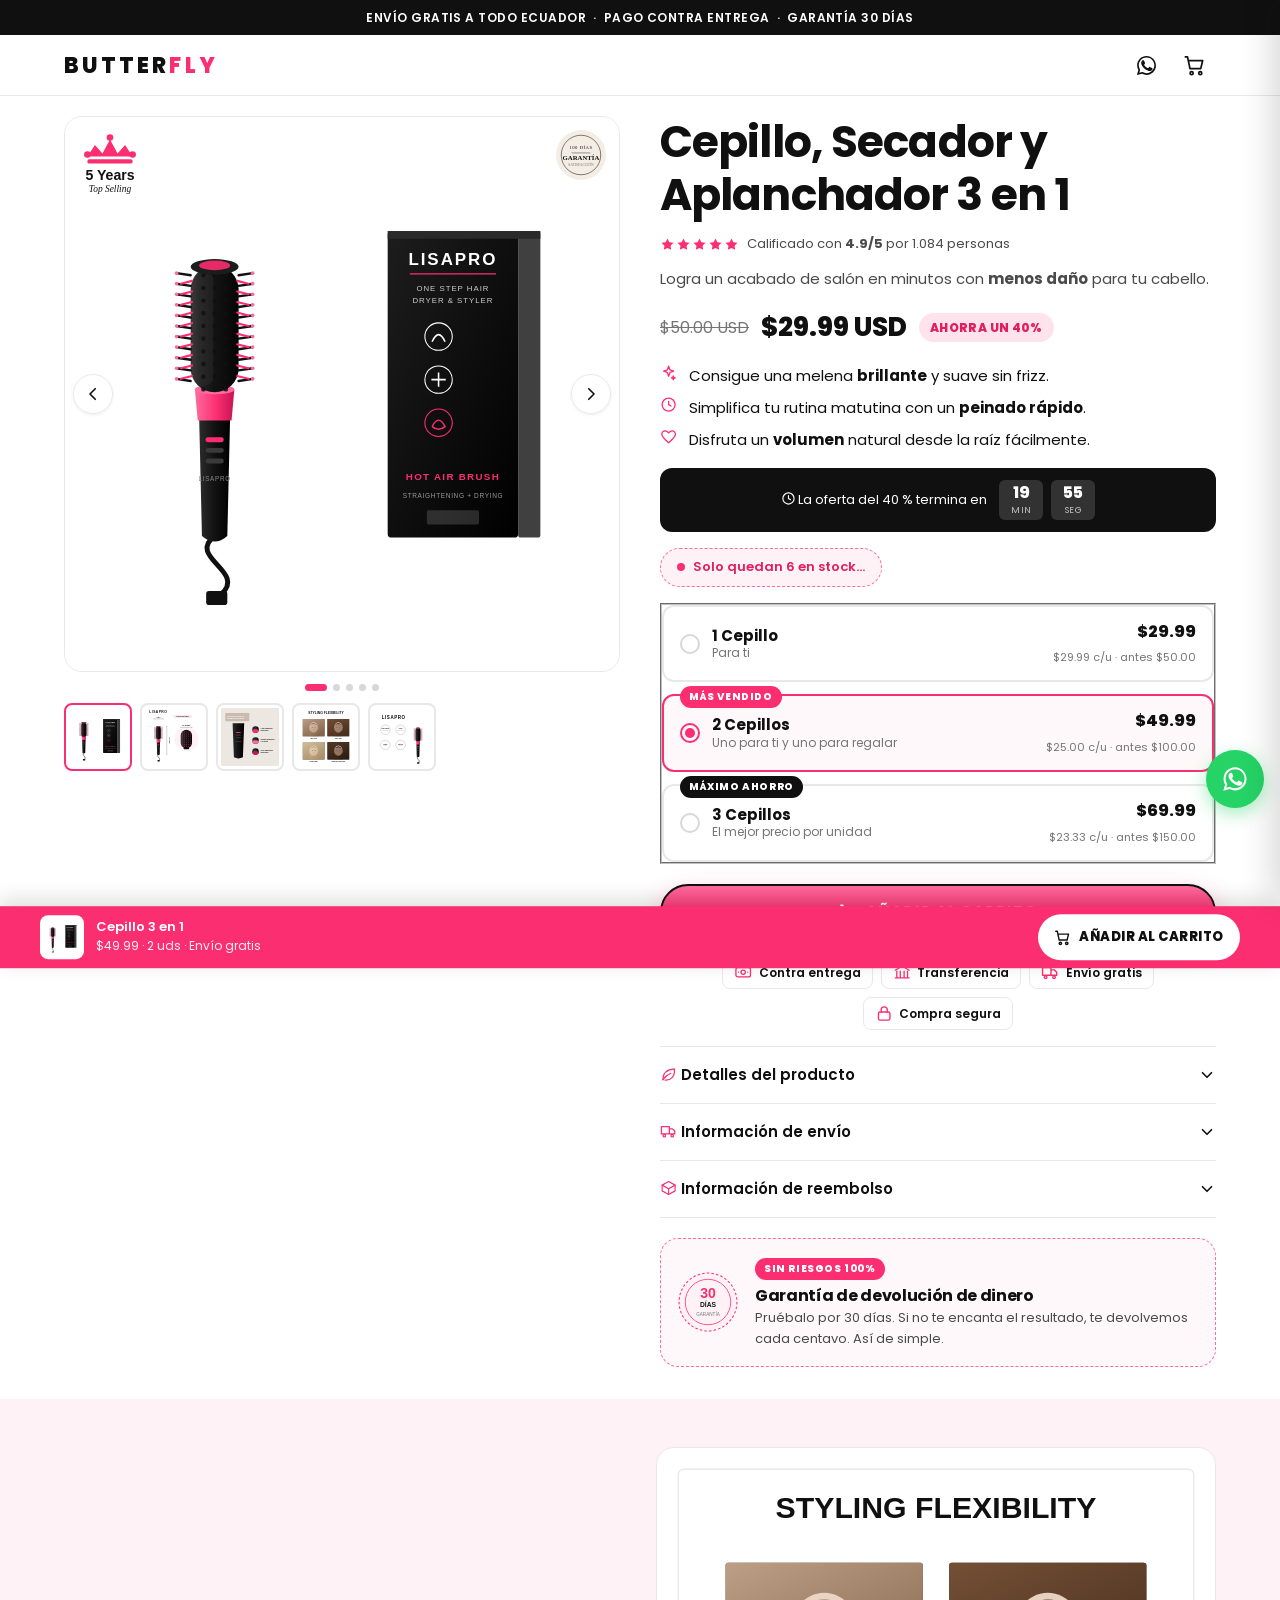
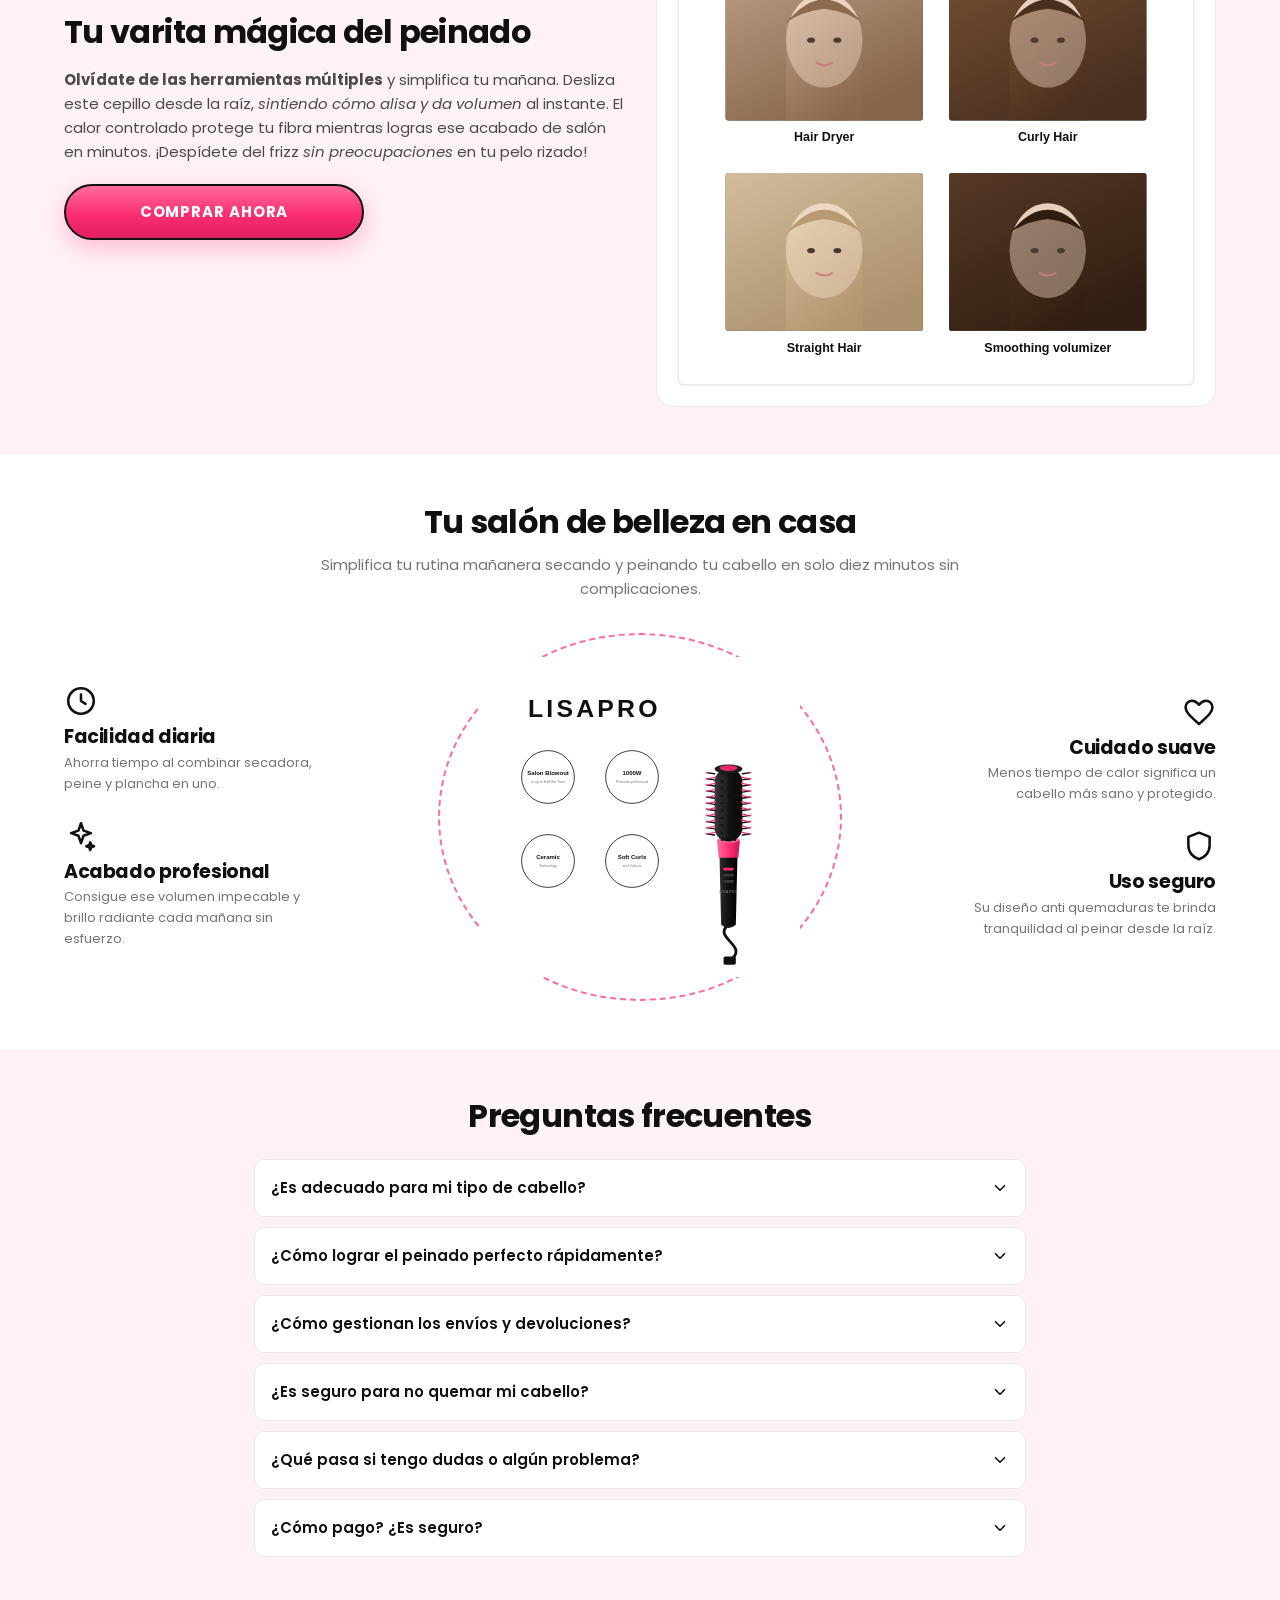
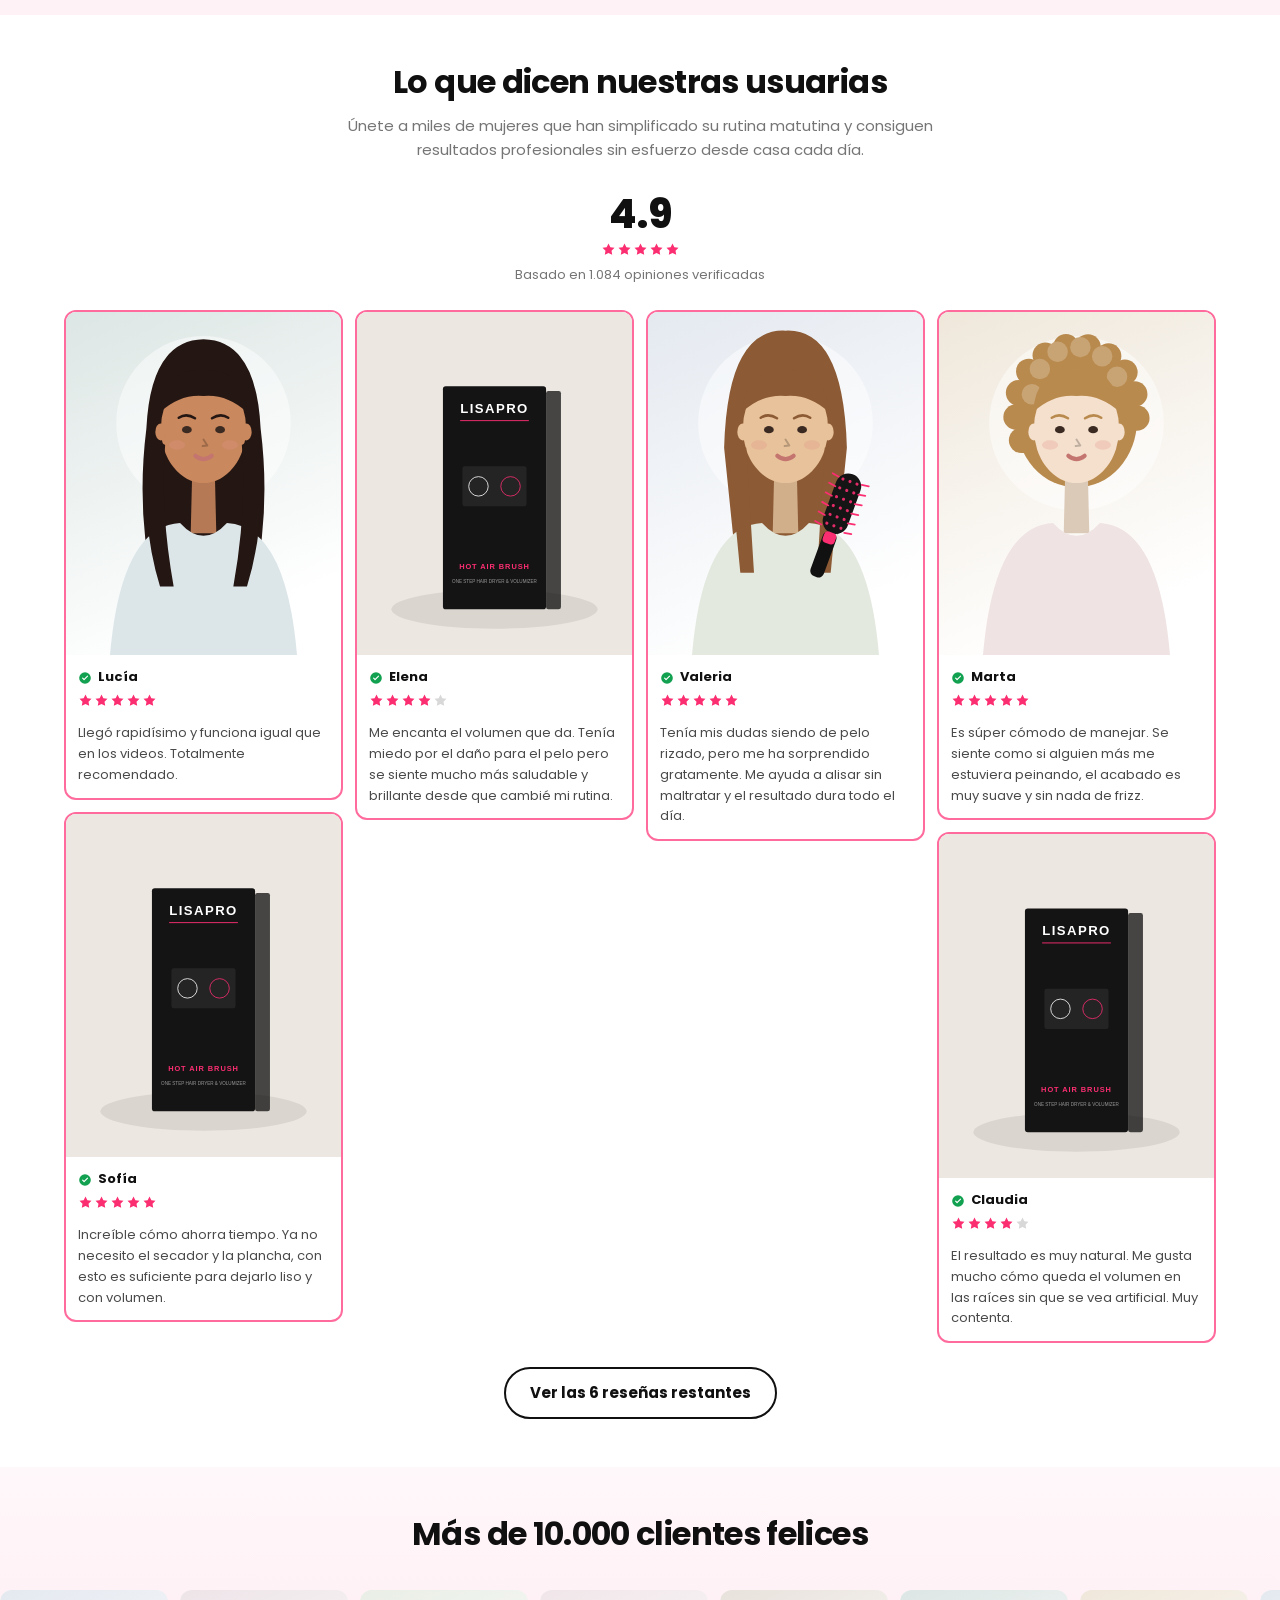
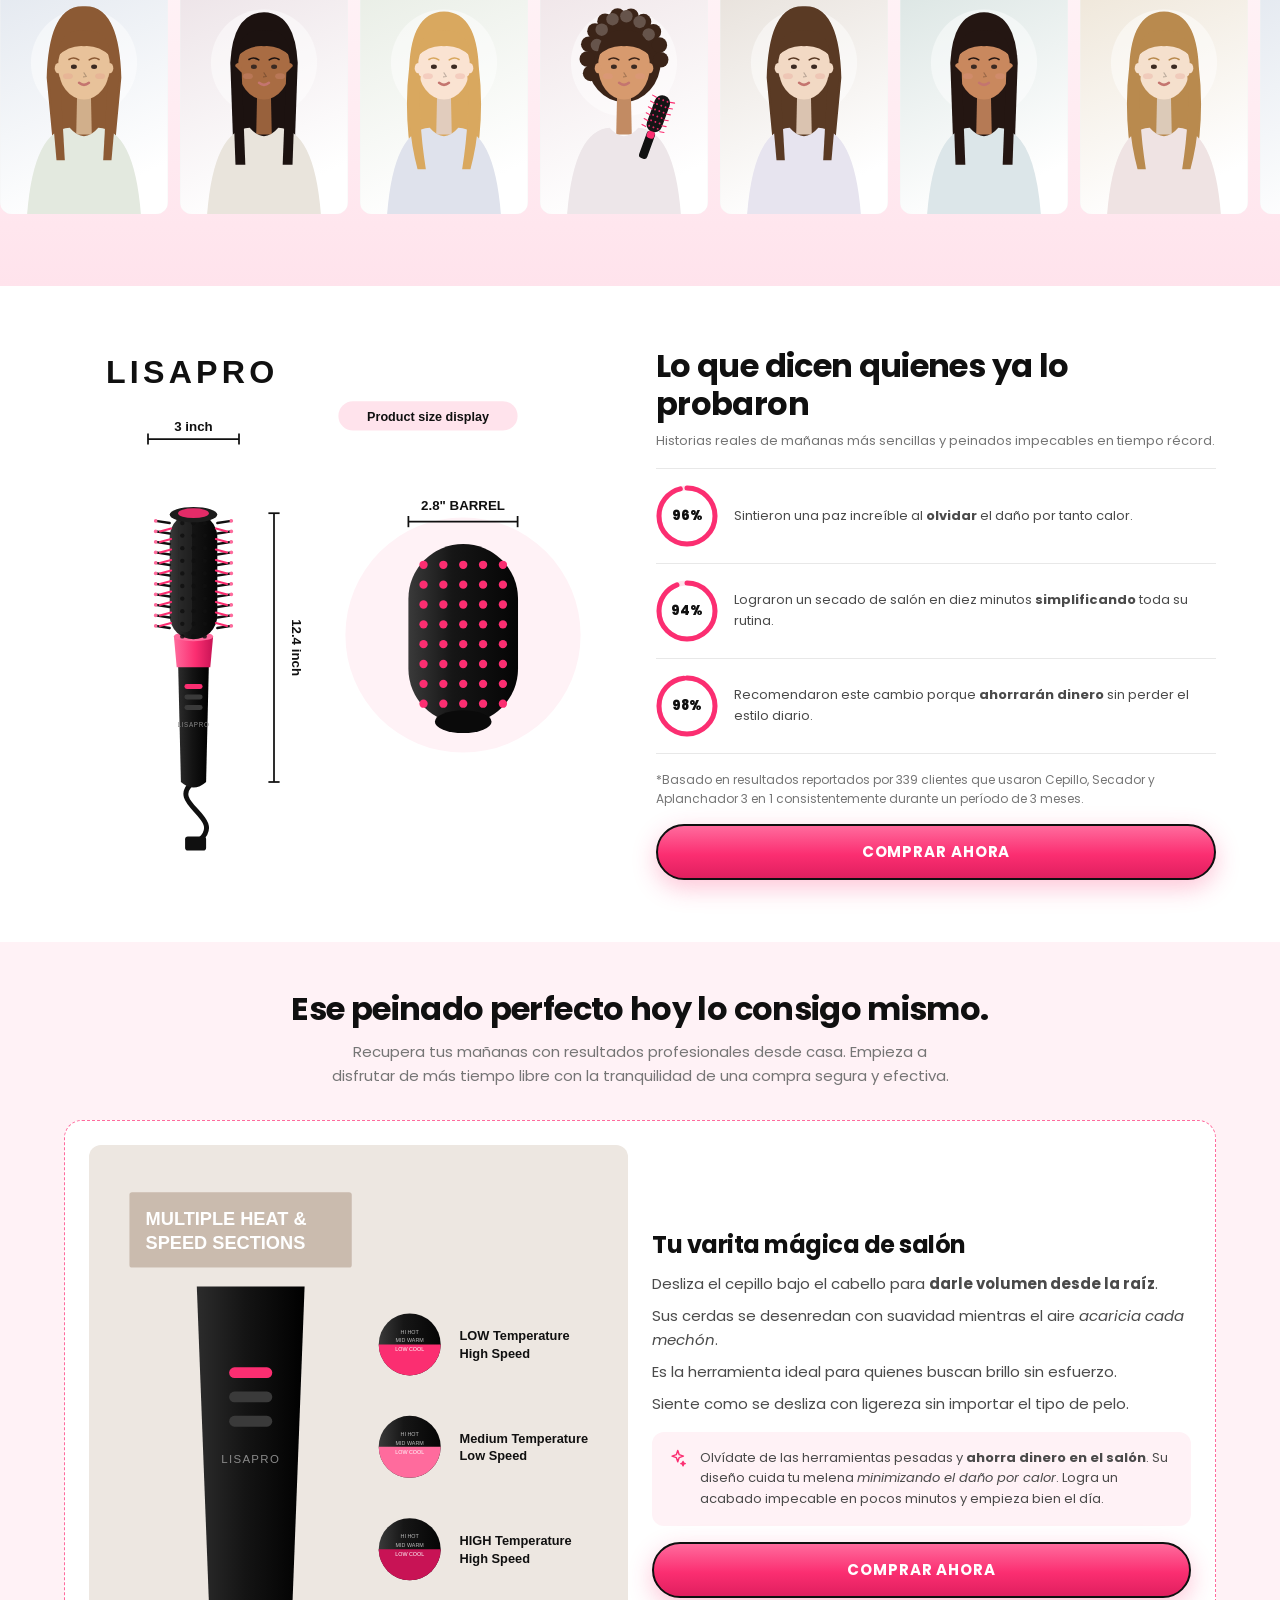
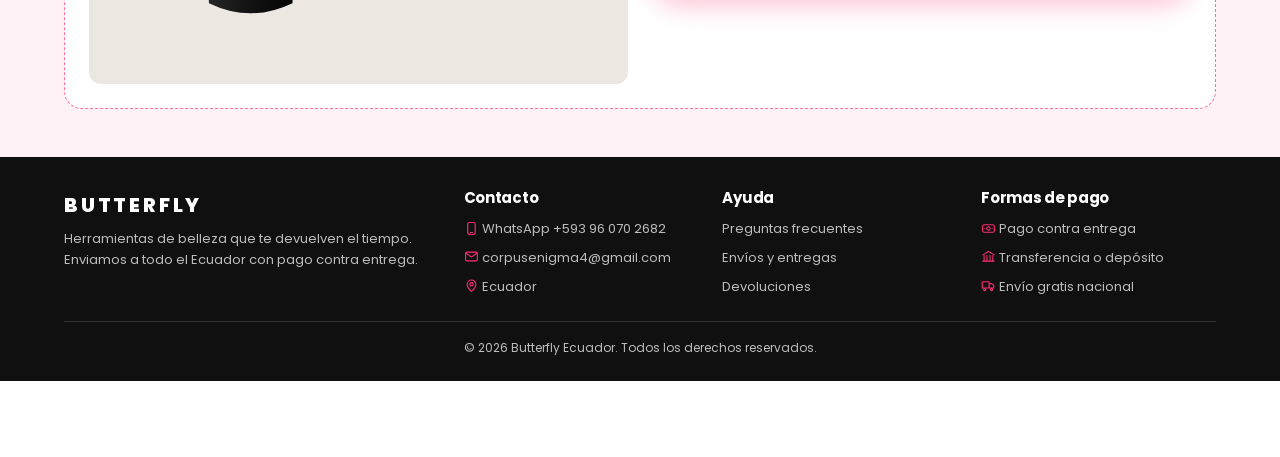
==== index.html @ cece9c73 "Deja la galería lista para recibir las fotos reales Ahora la galería apunta a producto-1.jpg ... pro" ====
<!DOCTYPE html>
<html lang="es-EC">
<head>
<meta charset="UTF-8">
<meta name="viewport" content="width=device-width, initial-scale=1, viewport-fit=cover">
<meta name="theme-color" content="#FB2E71">

<title>Cepillo, Secador y Aplanchador 3 en 1 | Butterfly Ecuador</title>
<meta name="description" content="Seca, alisa y da volumen en un solo paso. Acabado de salón en 10 minutos con menos daño. $29.99 con envío gratis a todo Ecuador. Pago contra entrega o transferencia.">
<link rel="canonical" href="https://butterfly.store/">

<!-- Open Graph / redes sociales -->
<meta property="og:type" content="product">
<meta property="og:site_name" content="Butterfly">
<meta property="og:title" content="Cepillo, Secador y Aplanchador 3 en 1 — 40% de descuento">
<meta property="og:description" content="Acabado de salón en minutos con menos daño para tu cabello. Envío gratis a todo Ecuador y pago contra entrega.">
<meta property="og:url" content="https://butterfly.store/">
<!-- La URL de la imagen debe ser absoluta para que WhatsApp y Facebook la lean.
     Cuando tengas la foto real, súbela como .jpg: las redes no muestran .svg -->
<meta property="og:image" content="https://butterfly.store/assets/img/og-imagen.svg">
<meta property="og:image:width" content="1200">
<meta property="og:image:height" content="630">
<meta property="og:locale" content="es_EC">
<meta name="twitter:card" content="summary_large_image">

<link rel="icon" type="image/svg+xml" href="assets/img/favicon.svg">
<link rel="apple-touch-icon" href="assets/img/favicon.svg">
<link rel="manifest" href="manifest.webmanifest">

<!-- Tipografía (con reserva de fuentes del sistema si no carga) -->
<link rel="preconnect" href="https://fonts.googleapis.com">
<link rel="preconnect" href="https://fonts.gstatic.com" crossorigin>
<link rel="stylesheet" href="https://fonts.googleapis.com/css2?family=Poppins:wght@400;500;600;700;800&display=swap" media="print" onload="this.media='all'">

<link rel="stylesheet" href="assets/css/styles.css">
</head>

<body>

<!-- =====================================================================
     CABECERA
     ===================================================================== -->
<header class="cabecera">
  <div class="cabecera__anuncio">
    ENVÍO GRATIS A TODO ECUADOR &nbsp;·&nbsp; PAGO CONTRA ENTREGA &nbsp;·&nbsp; GARANTÍA 30 DÍAS
  </div>
  <div class="contenedor">
    <div class="cabecera__barra">
      <a class="logo" href="index.html" aria-label="Butterfly, ir al inicio">BUTTER<span>FLY</span></a>
      <div class="cabecera__acciones">
        <a class="icono-btn" href="#" id="waCabecera" aria-label="Escribirnos por WhatsApp" target="_blank" rel="noopener"></a>
        <button class="icono-btn" data-abrir-cajon aria-label="Abrir el carrito de compras">
          <span data-icono-carrito></span>
          <span class="contador-carrito" data-contador-carrito aria-hidden="true">0</span>
        </button>
      </div>
    </div>
  </div>
</header>

<main>

<!-- =====================================================================
     FICHA DEL PRODUCTO
     ===================================================================== -->
<section class="producto contenedor" aria-labelledby="tituloProducto">
  <div class="producto__grid">

    <!-- ---------- Galería ---------- -->
    <div class="producto__galeria">
      <div class="galeria__marco">
        <img class="galeria__insignia" src="assets/img/insignia-top.svg" alt="Cinco años entre los más vendidos" width="140" height="150">
        <img class="galeria__sello" src="assets/img/sello-marca.svg" alt="Sello de garantía de satisfacción" width="100" height="100">

        <div class="galeria__pista" id="galeriaPista" tabindex="0" role="region" aria-label="Imágenes del producto, desliza para ver más"></div>

        <button class="galeria__flecha galeria__flecha--prev" id="galeriaPrev" aria-label="Imagen anterior"></button>
        <button class="galeria__flecha galeria__flecha--next" id="galeriaNext" aria-label="Imagen siguiente"></button>
      </div>

      <div class="galeria__puntos" id="galeriaPuntos" role="tablist" aria-label="Seleccionar imagen"></div>
      <div class="galeria__miniaturas" id="galeriaMinis"></div>
    </div>

    <!-- ---------- Información y compra ---------- -->
    <div class="producto__info">
      <h1 class="producto__titulo" id="tituloProducto"></h1>

      <div class="valoracion">
        <span class="estrellas" id="estrellasProducto" aria-hidden="true"></span>
        <span id="textoValoracion"></span>
      </div>

      <p class="producto__resumen" id="resumenProducto"></p>

      <div class="precios">
        <span class="precio-antes" id="precioAntes"></span>
        <span class="precio-ahora" id="precioAhora"></span>
        <span class="insignia-ahorro" id="insigniaAhorro"></span>
      </div>

      <ul class="lista-bullets" id="bulletsProducto"></ul>

      <div class="regresiva" id="regresiva" hidden>
        <span id="regresivaTexto"></span>
        <span class="regresiva__reloj" aria-live="off">
          <span class="regresiva__bloque"><b id="regMin">00</b><i>min</i></span>
          <span class="regresiva__bloque"><b id="regSeg">00</b><i>seg</i></span>
        </span>
      </div>

      <p class="escasez">
        <span class="escasez__punto" aria-hidden="true"></span>
        <span id="textoEscasez"></span>
      </p>

      <!-- Selector de packs -->
      <fieldset class="packs" id="packs">
        <legend class="solo-lectores">Elige tu pack</legend>
      </fieldset>

      <button class="btn btn--cta btn--bloque" id="btnAgregar">
        <span data-icono-carrito-btn></span>
        AÑADIR AL CARRITO
      </button>

      <div class="metodos-pago">
        <span class="metodos-pago__item"><span class="ico" data-icono="billete"></span> Contra entrega</span>
        <span class="metodos-pago__item"><span class="ico" data-icono="banco"></span> Transferencia</span>
        <span class="metodos-pago__item"><span class="ico" data-icono="camion"></span> Envío gratis</span>
        <span class="metodos-pago__item"><span class="ico" data-icono="candado"></span> Compra segura</span>
      </div>

      <!-- Acordeones de detalles -->
      <div id="detallesProducto"></div>

      <!-- Garantía -->
      <div class="garantia">
        <img class="garantia__sello" src="assets/img/sello-garantia.svg" alt="" width="120" height="120" loading="lazy">
        <div>
          <span class="garantia__etiqueta">SIN RIESGOS 100%</span>
          <h3 class="garantia__titulo" id="garantiaTitulo"></h3>
          <p class="garantia__texto" id="garantiaTexto"></p>
        </div>
      </div>
    </div>
  </div>
</section>

<!-- =====================================================================
     TU VARITA MÁGICA DEL PEINADO
     ===================================================================== -->
<section class="seccion varita">
  <div class="contenedor">
    <div class="varita__grid">
      <div class="revelar">
        <h2 class="varita__titulo">Tu varita mágica del peinado</h2>
        <p class="varita__texto">
          <strong>Olvídate de las herramientas múltiples</strong> y simplifica tu mañana. Desliza
          este cepillo desde la raíz, <em>sintiendo cómo alisa y da volumen</em> al instante. El
          calor controlado protege tu fibra mientras logras ese acabado de salón en minutos.
          ¡Despídete del frizz <em>sin preocupaciones</em> en tu pelo rizado!
        </p>
        <button class="btn btn--cta" data-comprar-ahora>COMPRAR AHORA</button>
      </div>
      <figure class="varita__figura revelar">
        <img src="assets/img/producto-4.svg" alt="Cuatro estilos que logras con el cepillo: secado, rizos, alisado y volumen" width="800" height="800" loading="lazy">
      </figure>
    </div>
  </div>
</section>

<!-- =====================================================================
     TU SALÓN DE BELLEZA EN CASA
     ===================================================================== -->
<section class="seccion">
  <div class="contenedor">
    <h2 class="titulo-seccion revelar">Tu salón de belleza en casa</h2>
    <p class="subtitulo-seccion revelar">
      Simplifica tu rutina mañanera secando y peinando tu cabello en solo diez minutos sin complicaciones.
    </p>

    <div class="beneficios__grid">
      <div class="beneficios__columna revelar">
        <div class="beneficio">
          <div class="beneficio__icono" data-icono="reloj"></div>
          <h3 class="beneficio__titulo">Facilidad diaria</h3>
          <p class="beneficio__texto">Ahorra tiempo al combinar secadora, peine y plancha en uno.</p>
        </div>
        <div class="beneficio">
          <div class="beneficio__icono" data-icono="chispa"></div>
          <h3 class="beneficio__titulo">Acabado profesional</h3>
          <p class="beneficio__texto">Consigue ese volumen impecable y brillo radiante cada mañana sin esfuerzo.</p>
        </div>
      </div>

      <div class="beneficios__centro revelar">
        <span class="beneficios__aro" aria-hidden="true"></span>
        <img src="assets/img/producto-5.svg" alt="Especificaciones del cepillo: 1000 W, tecnología cerámica y ondas suaves" width="800" height="800" loading="lazy">
      </div>

      <div class="beneficios__columna revelar">
        <div class="beneficio">
          <div class="beneficio__icono" data-icono="corazon"></div>
          <h3 class="beneficio__titulo">Cuidado suave</h3>
          <p class="beneficio__texto">Menos tiempo de calor significa un cabello más sano y protegido.</p>
        </div>
        <div class="beneficio">
          <div class="beneficio__icono" data-icono="escudo"></div>
          <h3 class="beneficio__titulo">Uso seguro</h3>
          <p class="beneficio__texto">Su diseño anti quemaduras te brinda tranquilidad al peinar desde la raíz.</p>
        </div>
      </div>
    </div>
  </div>
</section>

<!-- =====================================================================
     PREGUNTAS FRECUENTES
     ===================================================================== -->
<section class="seccion seccion--rosa" aria-labelledby="tituloFaq">
  <div class="contenedor" style="max-width:820px">
    <h2 class="titulo-seccion revelar" id="tituloFaq">Preguntas frecuentes</h2>
    <div style="margin-top:var(--sp-6)" id="listaFaq"></div>
  </div>
</section>

<!-- =====================================================================
     RESEÑAS
     ===================================================================== -->
<section class="seccion" aria-labelledby="tituloResenas">
  <div class="contenedor">
    <h2 class="titulo-seccion revelar" id="tituloResenas">Lo que dicen nuestras usuarias</h2>
    <p class="subtitulo-seccion revelar">
      Únete a miles de mujeres que han simplificado su rutina matutina y consiguen resultados
      profesionales sin esfuerzo desde casa cada día.
    </p>

    <div class="resumen-valoracion revelar">
      <span class="resumen-valoracion__nota" id="notaGlobal"></span>
      <span class="estrellas" id="estrellasGlobal" aria-hidden="true"></span>
      <span class="resumen-valoracion__meta" id="metaGlobal"></span>
    </div>

    <div class="resenas__muro" id="muroResenas"></div>

    <div class="resenas__acciones">
      <button class="btn btn--fantasma" id="btnMasResenas">Ver más reseñas</button>
    </div>
  </div>
</section>

<!-- =====================================================================
     CLIENTES FELICES
     ===================================================================== -->
<section class="seccion seccion--pastel">
  <div class="contenedor">
    <h2 class="titulo-seccion revelar">Más de 10.000 clientes felices</h2>
  </div>
  <div class="felices">
    <div class="felices__pista" id="pistaFelices" aria-hidden="true"></div>
  </div>
</section>

<!-- =====================================================================
     ESTADÍSTICAS
     ===================================================================== -->
<section class="seccion">
  <div class="contenedor">
    <div class="stats__grid">
      <figure class="stats__figura revelar">
        <img src="assets/img/producto-2.svg" alt="Medidas del cepillo: 12,4 pulgadas de alto con barril de 2,8 pulgadas" width="800" height="800" loading="lazy">
      </figure>

      <div class="revelar">
        <h2 style="font-size:var(--t-2xl);margin-bottom:var(--sp-2)">Lo que dicen quienes ya lo probaron</h2>
        <p style="color:var(--gris-500);font-size:var(--t-sm);margin-bottom:var(--sp-4)">
          Historias reales de mañanas más sencillas y peinados impecables en tiempo récord.
        </p>

        <div class="stats__lista" id="listaStats"></div>

        <p class="stats__nota" id="notaStats"></p>
        <button class="btn btn--cta btn--bloque" data-comprar-ahora>COMPRAR AHORA</button>
      </div>
    </div>
  </div>
</section>

<!-- =====================================================================
     CIERRE FINAL
     ===================================================================== -->
<section class="seccion seccion--rosa">
  <div class="contenedor">
    <h2 class="titulo-seccion revelar">Ese peinado perfecto hoy lo consigo mismo.</h2>
    <p class="subtitulo-seccion revelar">
      Recupera tus mañanas con resultados profesionales desde casa. Empieza a disfrutar de más
      tiempo libre con la tranquilidad de una compra segura y efectiva.
    </p>

    <div class="cierre__caja revelar">
      <figure class="cierre__figura">
        <img src="assets/img/producto-3.svg" alt="Niveles múltiples de temperatura y velocidad del cepillo" width="800" height="800" loading="lazy">
      </figure>
      <div>
        <h3 class="cierre__titulo">Tu varita mágica de salón</h3>
        <div class="cierre__lista">
          <p>Desliza el cepillo bajo el cabello para <strong>darle volumen desde la raíz</strong>.</p>
          <p>Sus cerdas se desenredan con suavidad mientras el aire <em>acaricia cada mechón</em>.</p>
          <p>Es la herramienta ideal para quienes buscan brillo sin esfuerzo.</p>
          <p>Siente como se desliza con ligereza sin importar el tipo de pelo.</p>
        </div>
        <div class="cierre__destacado">
          <span class="ico ico--grande" data-icono="chispa" aria-hidden="true"></span>
          <span>
            Olvídate de las herramientas pesadas y <strong>ahorra dinero en el salón</strong>.
            Su diseño cuida tu melena <em>minimizando el daño por calor</em>. Logra un acabado
            impecable en pocos minutos y empieza bien el día.
          </span>
        </div>
        <button class="btn btn--cta btn--bloque" data-comprar-ahora>COMPRAR AHORA</button>
      </div>
    </div>
  </div>
</section>

</main>

<!-- =====================================================================
     PIE DE PÁGINA
     ===================================================================== -->
<footer class="pie">
  <div class="contenedor">
    <div class="pie__grid">
      <div>
        <p class="pie__logo">BUTTERFLY</p>
        <p>Herramientas de belleza que te devuelven el tiempo. Enviamos a todo el Ecuador con pago contra entrega.</p>
      </div>
      <div>
        <h3 class="pie__titulo">Contacto</h3>
        <ul class="pie__lista">
          <li><a id="waPie" href="#" target="_blank" rel="noopener"></a></li>
          <li><a id="mailPie" href="#"></a></li>
          <li id="ciudadPie"></li>
        </ul>
      </div>
      <div>
        <h3 class="pie__titulo">Ayuda</h3>
        <ul class="pie__lista">
          <li><a href="#tituloFaq">Preguntas frecuentes</a></li>
          <li><a href="#tituloFaq">Envíos y entregas</a></li>
          <li><a href="#tituloFaq">Devoluciones</a></li>
        </ul>
      </div>
      <div>
        <h3 class="pie__titulo">Formas de pago</h3>
        <ul class="pie__lista">
          <li><span class="ico" data-icono="billete"></span> Pago contra entrega</li>
          <li><span class="ico" data-icono="banco"></span> Transferencia o depósito</li>
          <li><span class="ico" data-icono="camion"></span> Envío gratis nacional</li>
        </ul>
      </div>
    </div>
    <div class="pie__legal">
      <p>&copy; <span id="anio"></span> Butterfly Ecuador. Todos los derechos reservados.</p>
    </div>
  </div>
</footer>

<!-- =====================================================================
     BARRA STICKY INFERIOR
     ===================================================================== -->
<div class="barra-sticky" id="barraSticky">
  <div class="barra-sticky__interior">
    <div class="barra-sticky__mini">
      <!-- Arranca con la ilustración y el guion la cambia por tu foto real -->
      <img id="stickyFoto" src="assets/img/producto-1.svg" alt="" width="44" height="44">
    </div>
    <div class="barra-sticky__texto">
      <p class="barra-sticky__nombre" id="stickyNombre"></p>
      <p class="barra-sticky__precio" id="stickyPrecio"></p>
    </div>
    <button class="barra-sticky__btn" id="stickyBtn">
      <span data-icono-carrito-sticky></span>
      <span class="corto">AÑADIR</span>
      <span class="largo">AÑADIR AL CARRITO</span>
    </button>
  </div>
</div>

<!-- Botón flotante de WhatsApp -->
<a class="wa-flotante" id="waFlotante" href="#" target="_blank" rel="noopener" aria-label="Escribirnos por WhatsApp"></a>

<!-- Datos estructurados para Google -->
<script type="application/ld+json" id="datosEstructurados"></script>

<script src="assets/js/config.js"></script>
<script src="assets/js/contenido.js"></script>
<script src="assets/js/tienda.js"></script>
<script src="assets/js/landing.js"></script>
</body>
</html>
---- assets/css/styles.css ----
/* =========================================================================
   LISAPRO — Hoja de estilos única
   Mobile first. Cero dependencias. Cero frameworks.
   ========================================================================= */

/* -------------------------------------------------------------------------
   1. TOKENS DE DISEÑO
   ------------------------------------------------------------------------- */
:root {
  /* Marca */
  --rosa: #fb2e71;
  --rosa-oscuro: #e01f5f;
  --rosa-claro: #ff6b9d;
  --rosa-pastel: #ffe3ec;
  --rosa-fondo: #fff2f6;
  --rosa-fondo-suave: #fff8fa;

  --negro: #101010;
  --gris-900: #1f1f1f;
  --gris-700: #4a4a4a;
  --gris-500: #757575;
  --gris-300: #d8d8d8;
  --gris-200: #e8e8e8;
  --gris-100: #f4f4f4;
  --blanco: #ffffff;

  --verde: #12a150;
  --amarillo: #ffb400;
  --rojo: #e5484d;

  /* Tipografía */
  --fuente: 'Poppins', -apple-system, BlinkMacSystemFont, 'Segoe UI', Roboto,
    'Helvetica Neue', Arial, sans-serif;

  /* Escala fluida */
  --t-xs: 0.75rem;
  --t-sm: 0.8125rem;
  --t-base: 0.9375rem;
  --t-md: 1rem;
  --t-lg: clamp(1.0625rem, 2.5vw, 1.1875rem);
  --t-xl: clamp(1.25rem, 4vw, 1.5rem);
  --t-2xl: clamp(1.5rem, 5.5vw, 2rem);
  --t-3xl: clamp(1.75rem, 6.5vw, 2.75rem);

  /* Espaciado */
  --sp-1: 0.25rem;
  --sp-2: 0.5rem;
  --sp-3: 0.75rem;
  --sp-4: 1rem;
  --sp-5: 1.25rem;
  --sp-6: 1.5rem;
  --sp-8: 2rem;
  --sp-10: 2.5rem;
  --sp-12: 3rem;
  --sp-16: 4rem;

  /* Bordes y sombras */
  --r-sm: 8px;
  --r-md: 12px;
  --r-lg: 18px;
  --r-xl: 24px;
  --r-pill: 999px;

  --sombra-sm: 0 1px 3px rgba(16, 16, 16, 0.08);
  --sombra-md: 0 4px 14px rgba(16, 16, 16, 0.08);
  --sombra-lg: 0 10px 34px rgba(16, 16, 16, 0.12);
  --sombra-rosa: 0 8px 24px rgba(251, 46, 113, 0.28);

  /* Layout */
  --ancho-max: 1200px;
  --alto-barra: 68px;

  /* Curvas */
  --ease: cubic-bezier(0.22, 0.61, 0.36, 1);
}

/* -------------------------------------------------------------------------
   2. RESET
   ------------------------------------------------------------------------- */
*,
*::before,
*::after {
  box-sizing: border-box;
  margin: 0;
  padding: 0;
}

html {
  -webkit-text-size-adjust: 100%;
  scroll-behavior: smooth;
  scroll-padding-top: 80px;
}

body {
  font-family: var(--fuente);
  font-size: var(--t-base);
  line-height: 1.6;
  color: var(--negro);
  background: var(--blanco);
  -webkit-font-smoothing: antialiased;
  -moz-osx-font-smoothing: grayscale;
  overflow-x: hidden;
  /* Espacio para la barra sticky inferior + notch de iPhone */
  padding-bottom: calc(var(--alto-barra) + env(safe-area-inset-bottom, 0px));
}

body.sin-barra {
  padding-bottom: 0;
}

body.bloqueado {
  overflow: hidden;
}

/* El atributo hidden debe ganarle siempre a cualquier display de nuestro CSS.
   Sin esto, un elemento con display:grid seguiría visible aunque tenga hidden. */
[hidden] {
  display: none !important;
}

img,
svg,
picture,
video {
  display: block;
  max-width: 100%;
  height: auto;
}

button,
input,
select,
textarea {
  font: inherit;
  color: inherit;
}

button {
  background: none;
  border: 0;
  cursor: pointer;
  -webkit-tap-highlight-color: transparent;
}

a {
  color: inherit;
  text-decoration: none;
}

ul,
ol {
  list-style: none;
}

h1,
h2,
h3,
h4 {
  line-height: 1.2;
  font-weight: 700;
  letter-spacing: -0.02em;
}

:focus-visible {
  outline: 3px solid var(--rosa);
  outline-offset: 2px;
  border-radius: 4px;
}

@media (prefers-reduced-motion: reduce) {
  html {
    scroll-behavior: auto;
  }
  *,
  *::before,
  *::after {
    animation-duration: 0.01ms !important;
    animation-iteration-count: 1 !important;
    transition-duration: 0.01ms !important;
  }
}

/* -------------------------------------------------------------------------
   3. UTILIDADES
   ------------------------------------------------------------------------- */
.contenedor {
  width: 100%;
  max-width: var(--ancho-max);
  margin-inline: auto;
  padding-inline: var(--sp-4);
}

.seccion {
  padding-block: var(--sp-10);
}

.seccion--rosa {
  background: var(--rosa-fondo);
}

.seccion--pastel {
  background: linear-gradient(180deg, var(--rosa-fondo-suave), var(--rosa-pastel));
}

.solo-lectores {
  position: absolute;
  width: 1px;
  height: 1px;
  padding: 0;
  margin: -1px;
  overflow: hidden;
  clip: rect(0, 0, 0, 0);
  white-space: nowrap;
  border: 0;
}

.centrado {
  text-align: center;
}

/* Icono en línea, sustituye a los emojis para que se vea igual en todo equipo */
.ico {
  display: inline-flex;
  flex: 0 0 auto;
  width: 1.15em;
  height: 1.15em;
  vertical-align: -0.2em;
  color: var(--rosa);
}

.ico svg {
  width: 100%;
  height: 100%;
}

.ico--neutro {
  color: var(--gris-500);
}

.ico--verde {
  color: var(--verde);
}

.ico--grande {
  width: 1.5em;
  height: 1.5em;
}

.titulo-seccion {
  font-size: var(--t-2xl);
  text-align: center;
  margin-bottom: var(--sp-3);
}

.subtitulo-seccion {
  text-align: center;
  color: var(--gris-500);
  max-width: 640px;
  margin: 0 auto var(--sp-8);
  font-size: var(--t-base);
}

/* -------------------------------------------------------------------------
   4. BOTONES
   ------------------------------------------------------------------------- */
.btn {
  display: inline-flex;
  align-items: center;
  justify-content: center;
  gap: var(--sp-2);
  min-height: 48px;
  padding: var(--sp-3) var(--sp-6);
  border-radius: var(--r-pill);
  font-weight: 700;
  font-size: var(--t-base);
  text-align: center;
  transition: transform 0.18s var(--ease), box-shadow 0.18s var(--ease),
    background-color 0.18s var(--ease);
  will-change: transform;
}

.btn:active {
  transform: scale(0.975);
}

/* Cualquier SVG dentro de un botón mantiene un tamaño de icono */
.btn svg {
  flex: 0 0 auto;
  width: 19px;
  height: 19px;
}

.btn > span {
  display: inline-flex;
  align-items: center;
  flex: 0 0 auto;
}

/* CTA principal: rosa con borde negro, como en las capturas */
.btn--cta {
  width: 100%;
  background: linear-gradient(180deg, var(--rosa-claro) 0%, var(--rosa) 55%, var(--rosa-oscuro) 100%);
  color: var(--blanco);
  border: 2px solid var(--negro);
  box-shadow: var(--sombra-rosa);
  letter-spacing: 0.06em;
  text-transform: uppercase;
  font-size: var(--t-base);
  min-height: 56px;
}

.btn--cta:hover {
  box-shadow: 0 12px 30px rgba(251, 46, 113, 0.4);
}

/* CTA secundario: blanco con borde negro */
.btn--fantasma {
  background: var(--blanco);
  color: var(--negro);
  border: 2px solid var(--negro);
}

.btn--fantasma:hover {
  background: var(--gris-100);
}

.btn--rosa-plano {
  background: var(--rosa);
  color: var(--blanco);
}

.btn--rosa-plano:hover {
  background: var(--rosa-oscuro);
}

.btn--wa {
  background: #25d366;
  color: #fff;
}

.btn--wa:hover {
  background: #1eb757;
}

.btn--bloque {
  width: 100%;
}

.btn[disabled],
.btn[aria-disabled='true'] {
  opacity: 0.55;
  cursor: not-allowed;
  transform: none;
}

/* Efecto de brillo que recorre el CTA */
.btn--cta {
  position: relative;
  overflow: hidden;
  isolation: isolate;
}

.btn--cta::after {
  content: '';
  position: absolute;
  inset: 0;
  background: linear-gradient(
    100deg,
    transparent 35%,
    rgba(255, 255, 255, 0.45) 50%,
    transparent 65%
  );
  transform: translateX(-100%);
  animation: brillo 3.6s var(--ease) infinite;
  z-index: -1;
}

@keyframes brillo {
  0%,
  55% {
    transform: translateX(-100%);
  }
  100% {
    transform: translateX(100%);
  }
}

/* -------------------------------------------------------------------------
   5. CABECERA
   ------------------------------------------------------------------------- */
.cabecera {
  position: sticky;
  top: 0;
  z-index: 60;
  background: rgba(255, 255, 255, 0.92);
  backdrop-filter: saturate(180%) blur(12px);
  -webkit-backdrop-filter: saturate(180%) blur(12px);
  border-bottom: 1px solid var(--gris-200);
}

.cabecera__anuncio {
  background: var(--negro);
  color: var(--blanco);
  font-size: var(--t-xs);
  text-align: center;
  padding: var(--sp-2) var(--sp-4);
  letter-spacing: 0.04em;
  font-weight: 600;
}

.cabecera__barra {
  display: flex;
  align-items: center;
  justify-content: space-between;
  gap: var(--sp-4);
  height: 60px;
}

.logo {
  font-weight: 800;
  font-size: 1.375rem;
  letter-spacing: 0.14em;
  color: var(--negro);
}

.logo span {
  color: var(--rosa);
}

.cabecera__acciones {
  display: flex;
  align-items: center;
  gap: var(--sp-1);
}

.icono-btn {
  position: relative;
  display: grid;
  place-items: center;
  width: 44px;
  height: 44px;
  border-radius: var(--r-pill);
  transition: background-color 0.16s var(--ease);
}

.icono-btn:hover {
  background: var(--gris-100);
}

.icono-btn svg {
  width: 23px;
  height: 23px;
}

.contador-carrito {
  position: absolute;
  top: 3px;
  right: 2px;
  min-width: 19px;
  height: 19px;
  padding-inline: 5px;
  display: grid;
  place-items: center;
  background: var(--rosa);
  color: var(--blanco);
  font-size: 11px;
  font-weight: 700;
  line-height: 1;
  border-radius: var(--r-pill);
  transform: scale(0);
  transition: transform 0.24s var(--ease);
}

.contador-carrito.visible {
  transform: scale(1);
}

.contador-carrito.late {
  animation: latido 0.45s var(--ease);
}

@keyframes latido {
  0%,
  100% {
    transform: scale(1);
  }
  40% {
    transform: scale(1.35);
  }
}

/* -------------------------------------------------------------------------
   6. PRODUCTO — LAYOUT PRINCIPAL
   ------------------------------------------------------------------------- */
.producto {
  padding-block: var(--sp-5) var(--sp-8);
}

.producto__grid {
  display: grid;
  gap: var(--sp-6);
}

/* Galería */
.galeria__marco {
  position: relative;
  background: var(--blanco);
  border: 1px solid var(--gris-200);
  border-radius: var(--r-lg);
  overflow: hidden;
}

.galeria__pista {
  display: flex;
  overflow-x: auto;
  scroll-snap-type: x mandatory;
  scrollbar-width: none;
  -webkit-overflow-scrolling: touch;
}

.galeria__pista::-webkit-scrollbar {
  display: none;
}

.galeria__slide {
  flex: 0 0 100%;
  scroll-snap-align: center;
  aspect-ratio: 1 / 1;
  display: grid;
  place-items: center;
  padding: var(--sp-4);
  background: var(--blanco);
}

.galeria__slide img {
  width: 100%;
  height: 100%;
  object-fit: contain;
}

.galeria__flecha {
  position: absolute;
  top: 50%;
  transform: translateY(-50%);
  width: 40px;
  height: 40px;
  display: grid;
  place-items: center;
  background: rgba(255, 255, 255, 0.94);
  border: 1px solid var(--gris-200);
  border-radius: var(--r-pill);
  box-shadow: var(--sombra-sm);
  z-index: 2;
  transition: background-color 0.16s var(--ease), opacity 0.16s var(--ease);
}

.galeria__flecha:hover {
  background: var(--blanco);
}

.galeria__flecha--prev {
  left: var(--sp-2);
}

.galeria__flecha--next {
  right: var(--sp-2);
}

.galeria__flecha svg {
  width: 18px;
  height: 18px;
}

.galeria__puntos {
  display: flex;
  justify-content: center;
  gap: 6px;
  padding: var(--sp-3) 0 0;
}

.galeria__punto {
  width: 7px;
  height: 7px;
  border-radius: var(--r-pill);
  background: var(--gris-300);
  transition: all 0.2s var(--ease);
}

.galeria__punto.activo {
  background: var(--rosa);
  width: 22px;
}

.galeria__miniaturas {
  display: none;
  gap: var(--sp-2);
  margin-top: var(--sp-3);
}

.galeria__mini {
  flex: 0 0 68px;
  aspect-ratio: 1;
  border: 2px solid var(--gris-200);
  border-radius: var(--r-sm);
  overflow: hidden;
  background: var(--blanco);
  padding: 3px;
  transition: border-color 0.16s var(--ease);
}

.galeria__mini img {
  width: 100%;
  height: 100%;
  object-fit: contain;
}

.galeria__mini.activo {
  border-color: var(--rosa);
}

/* Insignia de esquina "5 Years Top Selling" */
.galeria__insignia {
  position: absolute;
  top: var(--sp-3);
  left: var(--sp-3);
  z-index: 2;
  width: 66px;
  pointer-events: none;
}

.galeria__sello {
  position: absolute;
  top: var(--sp-3);
  right: var(--sp-3);
  z-index: 2;
  width: 52px;
  pointer-events: none;
}

/* Info del producto */
.producto__titulo {
  font-size: var(--t-3xl);
  margin-bottom: var(--sp-3);
}

.valoracion {
  display: flex;
  align-items: center;
  gap: var(--sp-2);
  flex-wrap: wrap;
  font-size: var(--t-sm);
  color: var(--gris-700);
  margin-bottom: var(--sp-3);
}

.estrellas {
  display: inline-flex;
  gap: 1px;
  color: var(--rosa);
  letter-spacing: 1px;
}

.estrellas svg {
  width: 15px;
  height: 15px;
}

.estrella-vacia {
  color: var(--gris-300);
}

.producto__resumen {
  color: var(--gris-700);
  margin-bottom: var(--sp-4);
}

.precios {
  display: flex;
  align-items: center;
  gap: var(--sp-3);
  flex-wrap: wrap;
  margin-bottom: var(--sp-4);
}

.precio-antes {
  color: var(--gris-500);
  text-decoration: line-through;
  font-size: var(--t-md);
}

.precio-ahora {
  font-size: 1.625rem;
  font-weight: 800;
}

.insignia-ahorro {
  background: var(--rosa-pastel);
  color: var(--rosa-oscuro);
  font-size: var(--t-xs);
  font-weight: 800;
  padding: 5px 11px;
  border-radius: var(--r-pill);
  letter-spacing: 0.03em;
}

.lista-bullets {
  display: grid;
  gap: var(--sp-2);
  margin-bottom: var(--sp-4);
}

.lista-bullets li {
  display: flex;
  gap: var(--sp-3);
  align-items: flex-start;
  font-size: var(--t-base);
}

.lista-bullets .emoji {
  flex: 0 0 auto;
  font-size: 1rem;
  line-height: 1.5;
}

/* Aviso de escasez */
.escasez {
  display: inline-flex;
  align-items: center;
  gap: var(--sp-2);
  background: var(--rosa-fondo);
  border: 1px dashed var(--rosa-claro);
  color: var(--rosa-oscuro);
  font-size: var(--t-sm);
  font-weight: 600;
  padding: var(--sp-2) var(--sp-4);
  border-radius: var(--r-pill);
  margin-bottom: var(--sp-4);
}

.escasez__punto {
  width: 8px;
  height: 8px;
  border-radius: 50%;
  background: var(--rosa);
  animation: pulso 1.6s ease-in-out infinite;
}

@keyframes pulso {
  0%,
  100% {
    opacity: 1;
    transform: scale(1);
  }
  50% {
    opacity: 0.35;
    transform: scale(0.7);
  }
}

/* Cuenta regresiva */
.regresiva {
  display: flex;
  align-items: center;
  justify-content: center;
  gap: var(--sp-3);
  flex-wrap: wrap;
  background: var(--negro);
  color: var(--blanco);
  border-radius: var(--r-md);
  padding: var(--sp-3) var(--sp-4);
  margin-bottom: var(--sp-4);
  font-size: var(--t-sm);
}

.regresiva__reloj {
  display: flex;
  gap: var(--sp-2);
  font-variant-numeric: tabular-nums;
}

.regresiva__bloque {
  background: rgba(255, 255, 255, 0.14);
  border-radius: 6px;
  padding: 4px 9px 3px;
  min-width: 44px;
  text-align: center;
}

.regresiva__bloque b {
  display: block;
  font-weight: 800;
  font-size: var(--t-md);
  line-height: 1.15;
}

.regresiva__bloque i {
  display: block;
  font-style: normal;
  font-size: 9px;
  letter-spacing: 0.06em;
  text-transform: uppercase;
  opacity: 0.7;
}

/* Selector de packs */
.packs {
  display: grid;
  gap: var(--sp-3);
  margin-bottom: var(--sp-5);
}

.pack {
  position: relative;
  display: flex;
  align-items: center;
  gap: var(--sp-3);
  border: 2px solid var(--gris-200);
  border-radius: var(--r-md);
  padding: var(--sp-3) var(--sp-4);
  cursor: pointer;
  background: var(--blanco);
  transition: border-color 0.16s var(--ease), background-color 0.16s var(--ease);
}

.pack:hover {
  border-color: var(--rosa-claro);
}

.pack--activo {
  border-color: var(--rosa);
  background: var(--rosa-fondo-suave);
}

.pack input {
  position: absolute;
  opacity: 0;
  pointer-events: none;
}

.pack__radio {
  flex: 0 0 auto;
  width: 20px;
  height: 20px;
  border: 2px solid var(--gris-300);
  border-radius: 50%;
  display: grid;
  place-items: center;
  transition: border-color 0.16s var(--ease);
}

.pack--activo .pack__radio {
  border-color: var(--rosa);
}

.pack__radio::after {
  content: '';
  width: 10px;
  height: 10px;
  border-radius: 50%;
  background: var(--rosa);
  transform: scale(0);
  transition: transform 0.18s var(--ease);
}

.pack--activo .pack__radio::after {
  transform: scale(1);
}

.pack__info {
  flex: 1 1 auto;
  min-width: 0;
  display: block;
}

.pack__titulo {
  display: block;
  font-weight: 700;
  font-size: var(--t-base);
  line-height: 1.3;
}

.pack__desc {
  display: block;
  font-size: var(--t-xs);
  color: var(--gris-500);
  line-height: 1.35;
}

.pack__precios {
  display: block;
}

.pack__precios {
  text-align: right;
  flex: 0 0 auto;
}

.pack__precio {
  font-weight: 800;
  font-size: var(--t-md);
}

.pack__unidad {
  font-size: 11px;
  color: var(--gris-500);
}

.pack__etiqueta {
  position: absolute;
  top: -10px;
  left: var(--sp-4);
  background: var(--negro);
  color: var(--blanco);
  font-size: 10px;
  font-weight: 800;
  letter-spacing: 0.06em;
  padding: 3px 9px;
  border-radius: var(--r-pill);
}

.pack--destacado .pack__etiqueta {
  background: var(--rosa);
}

/* Métodos de pago aceptados */
.metodos-pago {
  display: flex;
  align-items: center;
  justify-content: center;
  gap: var(--sp-2);
  flex-wrap: wrap;
  margin-block: var(--sp-4);
}

.metodos-pago__item {
  display: flex;
  align-items: center;
  gap: 6px;
  border: 1px solid var(--gris-200);
  border-radius: var(--r-sm);
  padding: 6px 11px;
  font-size: var(--t-xs);
  font-weight: 600;
  background: var(--blanco);
}

.metodos-pago__item span {
  font-size: 1rem;
}

/* Acordeones */
.acordeon {
  border-top: 1px solid var(--gris-200);
}

.acordeon:last-of-type {
  border-bottom: 1px solid var(--gris-200);
}

.acordeon__boton {
  width: 100%;
  display: flex;
  align-items: center;
  justify-content: space-between;
  gap: var(--sp-3);
  padding: var(--sp-4) 0;
  text-align: left;
  font-weight: 600;
  font-size: var(--t-base);
  min-height: 52px;
}

.acordeon__boton svg {
  flex: 0 0 auto;
  width: 18px;
  height: 18px;
  transition: transform 0.24s var(--ease);
}

.acordeon__boton[aria-expanded='true'] svg {
  transform: rotate(180deg);
}

.acordeon__panel {
  display: grid;
  grid-template-rows: 0fr;
  transition: grid-template-rows 0.3s var(--ease);
}

.acordeon__panel[data-abierto='true'] {
  grid-template-rows: 1fr;
}

.acordeon__interior {
  overflow: hidden;
  color: var(--gris-700);
  font-size: var(--t-base);
}

.acordeon__interior > * {
  padding-bottom: var(--sp-4);
}

.acordeon__interior ul {
  padding-bottom: var(--sp-4);
  display: grid;
  gap: var(--sp-2);
}

.acordeon__interior li {
  padding-left: var(--sp-4);
  position: relative;
}

.acordeon__interior li::before {
  content: '•';
  position: absolute;
  left: 0;
  color: var(--rosa);
  font-weight: 700;
}

/* Caja de garantía */
.garantia {
  display: flex;
  gap: var(--sp-4);
  align-items: center;
  border: 1px dashed var(--rosa-claro);
  background: var(--rosa-fondo-suave);
  border-radius: var(--r-lg);
  padding: var(--sp-4);
  margin-top: var(--sp-5);
}

.garantia__sello {
  flex: 0 0 auto;
  width: 62px;
}

.garantia__etiqueta {
  display: inline-block;
  background: var(--rosa);
  color: var(--blanco);
  font-size: 10px;
  font-weight: 800;
  letter-spacing: 0.06em;
  padding: 3px 9px;
  border-radius: var(--r-pill);
  margin-bottom: 6px;
}

.garantia__titulo {
  font-size: var(--t-md);
  margin-bottom: 3px;
}

.garantia__texto {
  font-size: var(--t-sm);
  color: var(--gris-700);
}

/* -------------------------------------------------------------------------
   7. SECCIÓN "TU VARITA MÁGICA"
   ------------------------------------------------------------------------- */
.varita {
  background: var(--rosa-fondo);
}

.varita__grid {
  display: grid;
  gap: var(--sp-8);
  align-items: center;
}

.varita__titulo {
  font-size: var(--t-2xl);
  margin-bottom: var(--sp-4);
}

.varita__texto {
  color: var(--gris-700);
  margin-bottom: var(--sp-5);
}

.varita__figura {
  background: var(--blanco);
  border: 1px solid var(--gris-200);
  border-radius: var(--r-lg);
  padding: var(--sp-4);
}

.varita__figura img {
  width: 100%;
}

/* -------------------------------------------------------------------------
   8. BENEFICIOS (salón en casa)
   ------------------------------------------------------------------------- */
.beneficios__grid {
  display: grid;
  gap: var(--sp-6);
  align-items: center;
}

.beneficios__columna {
  display: grid;
  gap: var(--sp-6);
}

.beneficio {
  text-align: center;
}

.beneficio__icono {
  width: 34px;
  height: 34px;
  margin: 0 auto var(--sp-2);
  color: var(--negro);
}

.beneficio__icono svg {
  width: 100%;
  height: 100%;
}

.beneficio__titulo {
  font-size: var(--t-lg);
  margin-bottom: var(--sp-1);
}

.beneficio__texto {
  font-size: var(--t-sm);
  color: var(--gris-500);
  max-width: 260px;
  margin-inline: auto;
}

.beneficios__centro {
  position: relative;
  display: grid;
  place-items: center;
  padding: var(--sp-6);
}

.beneficios__aro {
  position: absolute;
  inset: 0;
  border: 2px dashed var(--rosa-claro);
  border-radius: 50%;
}

.beneficios__centro img {
  width: 100%;
  max-width: 320px;
  position: relative;
}

/* -------------------------------------------------------------------------
   9. RESEÑAS
   ------------------------------------------------------------------------- */
.resenas__muro {
  columns: 1;
  column-gap: var(--sp-3);
}

.resena {
  break-inside: avoid;
  margin-bottom: var(--sp-3);
  border: 2px solid var(--rosa-claro);
  border-radius: var(--r-md);
  background: var(--blanco);
  overflow: hidden;
}

.resena__foto {
  width: 100%;
  aspect-ratio: 4 / 5;
  object-fit: cover;
  background: var(--gris-100);
}

.resena__cuerpo {
  padding: var(--sp-3);
}

.resena__autora {
  display: flex;
  align-items: center;
  gap: 6px;
  font-weight: 700;
  font-size: var(--t-sm);
  margin-bottom: 3px;
}

.resena__verificada {
  width: 14px;
  height: 14px;
  color: var(--verde);
  flex: 0 0 auto;
}

.resena__texto {
  font-size: var(--t-sm);
  color: var(--gris-700);
  margin-top: var(--sp-2);
}

.resenas__acciones {
  margin-top: var(--sp-6);
  text-align: center;
}

/* Resumen de valoraciones */
.resumen-valoracion {
  display: flex;
  flex-direction: column;
  align-items: center;
  gap: var(--sp-2);
  margin-bottom: var(--sp-6);
}

.resumen-valoracion__nota {
  font-size: 2.5rem;
  font-weight: 800;
  line-height: 1;
}

.resumen-valoracion__meta {
  font-size: var(--t-sm);
  color: var(--gris-500);
}

/* -------------------------------------------------------------------------
   10. CLIENTES FELICES (carrusel infinito)
   ------------------------------------------------------------------------- */
.felices {
  overflow: hidden;
  padding-block: var(--sp-6);
}

.felices__pista {
  display: flex;
  gap: var(--sp-3);
  width: max-content;
  animation: desliza 42s linear infinite;
}

.felices:hover .felices__pista {
  animation-play-state: paused;
}

.felices__item {
  flex: 0 0 auto;
  width: 132px;
  aspect-ratio: 3 / 4;
  border-radius: var(--r-md);
  overflow: hidden;
  background: var(--gris-100);
}

.felices__item img {
  width: 100%;
  height: 100%;
  object-fit: cover;
}

@keyframes desliza {
  from {
    transform: translateX(0);
  }
  to {
    transform: translateX(-50%);
  }
}

/* -------------------------------------------------------------------------
   11. ESTADÍSTICAS
   ------------------------------------------------------------------------- */
.stats__grid {
  display: grid;
  gap: var(--sp-8);
  align-items: center;
}

.stats__lista {
  display: grid;
}

.stat {
  display: flex;
  gap: var(--sp-4);
  align-items: center;
  padding-block: var(--sp-4);
  border-bottom: 1px solid var(--gris-200);
}

.stat:first-child {
  border-top: 1px solid var(--gris-200);
}

.stat__anillo {
  flex: 0 0 auto;
  position: relative;
  width: 62px;
  height: 62px;
  display: grid;
  place-items: center;
}

.stat__anillo svg {
  position: absolute;
  inset: 0;
  transform: rotate(-90deg);
  width: 100%;
  height: 100%;
}

.stat__pista {
  fill: none;
  stroke: var(--rosa-pastel);
  stroke-width: 5;
}

.stat__progreso {
  fill: none;
  stroke: var(--rosa);
  stroke-width: 5;
  stroke-linecap: round;
  stroke-dasharray: 176;
  stroke-dashoffset: 176;
  transition: stroke-dashoffset 1.5s var(--ease);
}

.stat__numero {
  position: relative;
  font-size: var(--t-sm);
  font-weight: 800;
  font-variant-numeric: tabular-nums;
}

.stat__texto {
  font-size: var(--t-sm);
  color: var(--gris-700);
}

.stats__nota {
  font-size: var(--t-xs);
  color: var(--gris-500);
  margin-block: var(--sp-4);
}

.stats__figura img {
  width: 100%;
}

/* -------------------------------------------------------------------------
   12. CIERRE FINAL
   ------------------------------------------------------------------------- */
.cierre__caja {
  border: 1px dashed var(--rosa-claro);
  border-radius: var(--r-lg);
  background: var(--blanco);
  padding: var(--sp-4);
  display: grid;
  gap: var(--sp-6);
  align-items: center;
}

.cierre__figura img {
  width: 100%;
  border-radius: var(--r-md);
}

.cierre__titulo {
  font-size: var(--t-xl);
  margin-bottom: var(--sp-3);
}

.cierre__lista {
  display: grid;
  gap: var(--sp-2);
  color: var(--gris-700);
  font-size: var(--t-base);
  margin-bottom: var(--sp-4);
}

.cierre__destacado {
  display: flex;
  gap: var(--sp-3);
  background: var(--rosa-fondo);
  border-radius: var(--r-md);
  padding: var(--sp-4);
  margin-bottom: var(--sp-4);
  font-size: var(--t-sm);
  color: var(--gris-700);
}

.cierre__destacado .emoji {
  font-size: 1.25rem;
  flex: 0 0 auto;
}

/* -------------------------------------------------------------------------
   13. BARRA STICKY INFERIOR
   ------------------------------------------------------------------------- */
.barra-sticky {
  position: fixed;
  left: 0;
  right: 0;
  bottom: 0;
  z-index: 55;
  background: var(--rosa);
  color: var(--blanco);
  padding: var(--sp-2) var(--sp-3);
  padding-bottom: calc(var(--sp-2) + env(safe-area-inset-bottom, 0px));
  transform: translateY(110%);
  transition: transform 0.32s var(--ease);
  box-shadow: 0 -6px 20px rgba(16, 16, 16, 0.14);
}

.barra-sticky.visible {
  transform: translateY(0);
}

.barra-sticky__interior {
  max-width: var(--ancho-max);
  margin-inline: auto;
  display: flex;
  align-items: center;
  gap: var(--sp-3);
}

.barra-sticky__mini {
  flex: 0 0 auto;
  width: 44px;
  height: 44px;
  background: var(--blanco);
  border-radius: var(--r-sm);
  padding: 3px;
  display: grid;
  place-items: center;
}

.barra-sticky__mini img {
  width: 100%;
  height: 100%;
  object-fit: contain;
}

.barra-sticky__texto {
  flex: 1 1 auto;
  min-width: 0;
}

.barra-sticky__nombre {
  font-weight: 600;
  font-size: var(--t-sm);
  line-height: 1.25;
  display: -webkit-box;
  -webkit-line-clamp: 2;
  -webkit-box-orient: vertical;
  overflow: hidden;
}

.barra-sticky__precio {
  font-size: var(--t-xs);
  opacity: 0.92;
  white-space: nowrap;
  overflow: hidden;
  text-overflow: ellipsis;
}

/* En celulares angostos el nombre va a una sola línea para no crecer de alto */
@media (max-width: 559px) {
  .barra-sticky__nombre {
    -webkit-line-clamp: 1;
  }
}

.barra-sticky__btn {
  flex: 0 0 auto;
  display: inline-flex;
  align-items: center;
  gap: var(--sp-2);
  background: var(--blanco);
  color: var(--negro);
  font-weight: 800;
  font-size: var(--t-sm);
  padding: var(--sp-3) var(--sp-4);
  border-radius: var(--r-pill);
  min-height: 46px;
  text-transform: uppercase;
  letter-spacing: 0.04em;
  transition: transform 0.16s var(--ease);
}

.barra-sticky__btn:active {
  transform: scale(0.96);
}

.barra-sticky__btn svg {
  width: 17px;
  height: 17px;
}

.barra-sticky__btn span.corto {
  display: inline;
}

.barra-sticky__btn span.largo {
  display: none;
}

/* -------------------------------------------------------------------------
   14. CAJÓN DEL CARRITO
   ------------------------------------------------------------------------- */
.velo {
  position: fixed;
  inset: 0;
  z-index: 90;
  background: rgba(16, 16, 16, 0.5);
  opacity: 0;
  visibility: hidden;
  transition: opacity 0.28s var(--ease), visibility 0.28s var(--ease);
}

.velo.abierto {
  opacity: 1;
  visibility: visible;
}

.cajon {
  position: fixed;
  top: 0;
  right: 0;
  bottom: 0;
  z-index: 100;
  width: min(100%, 420px);
  background: var(--blanco);
  display: flex;
  flex-direction: column;
  transform: translateX(100%);
  transition: transform 0.32s var(--ease);
  box-shadow: -8px 0 30px rgba(16, 16, 16, 0.16);
}

.cajon.abierto {
  transform: translateX(0);
}

.cajon__cabecera {
  display: flex;
  align-items: center;
  justify-content: space-between;
  gap: var(--sp-3);
  padding: var(--sp-4);
  border-bottom: 1px solid var(--gris-200);
  flex: 0 0 auto;
}

.cajon__titulo {
  font-size: var(--t-lg);
}

.cajon__cuerpo {
  flex: 1 1 auto;
  overflow-y: auto;
  padding: var(--sp-4);
  -webkit-overflow-scrolling: touch;
}

.cajon__pie {
  flex: 0 0 auto;
  padding: var(--sp-4);
  padding-bottom: calc(var(--sp-4) + env(safe-area-inset-bottom, 0px));
  border-top: 1px solid var(--gris-200);
  background: var(--blanco);
}

.cajon__vacio {
  text-align: center;
  padding-block: var(--sp-10);
  color: var(--gris-500);
}

.cajon__vacio svg {
  width: 54px;
  height: 54px;
  margin: 0 auto var(--sp-4);
  color: var(--gris-300);
}

/* Línea de artículo */
.linea {
  display: flex;
  gap: var(--sp-3);
  padding-bottom: var(--sp-4);
  margin-bottom: var(--sp-4);
  border-bottom: 1px solid var(--gris-200);
}

.linea:last-child {
  border-bottom: 0;
  margin-bottom: 0;
}

.linea__foto {
  flex: 0 0 auto;
  width: 72px;
  height: 72px;
  border: 1px solid var(--gris-200);
  border-radius: var(--r-sm);
  padding: 4px;
  background: var(--blanco);
}

.linea__foto img {
  width: 100%;
  height: 100%;
  object-fit: contain;
}

.linea__info {
  flex: 1 1 auto;
  min-width: 0;
}

.linea__nombre {
  font-weight: 600;
  font-size: var(--t-sm);
  line-height: 1.3;
  margin-bottom: 2px;
}

.linea__variante {
  font-size: var(--t-xs);
  color: var(--gris-500);
  margin-bottom: var(--sp-2);
}

.linea__fila {
  display: flex;
  align-items: center;
  justify-content: space-between;
  gap: var(--sp-2);
}

.contador {
  display: inline-flex;
  align-items: center;
  border: 1px solid var(--gris-300);
  border-radius: var(--r-pill);
  overflow: hidden;
}

.contador button {
  width: 42px;
  height: 42px;
  display: grid;
  place-items: center;
  font-size: 1.15rem;
  font-weight: 700;
  color: var(--gris-700);
  transition: background-color 0.14s var(--ease);
}

.contador button:hover {
  background: var(--gris-100);
}

.contador__valor {
  min-width: 32px;
  text-align: center;
  font-weight: 700;
  font-size: var(--t-sm);
  font-variant-numeric: tabular-nums;
}

.linea__precio {
  font-weight: 800;
  font-size: var(--t-base);
}

.linea__quitar {
  display: inline-flex;
  align-items: center;
  min-height: 42px;
  padding-right: var(--sp-4);
  font-size: var(--t-xs);
  color: var(--gris-500);
  text-decoration: underline;
}

.linea__quitar:hover {
  color: var(--rojo);
}

/* Totales */
.totales {
  display: grid;
  gap: var(--sp-2);
  margin-bottom: var(--sp-4);
  font-size: var(--t-base);
}

.totales__fila {
  display: flex;
  justify-content: space-between;
  gap: var(--sp-3);
}

.totales__fila--descuento {
  color: var(--verde);
  font-weight: 600;
}

.totales__fila--total {
  border-top: 1px solid var(--gris-200);
  padding-top: var(--sp-3);
  font-size: var(--t-lg);
  font-weight: 800;
}

.totales__envio-gratis {
  color: var(--verde);
  font-weight: 700;
}

/* -------------------------------------------------------------------------
   15. FORMULARIOS / CHECKOUT
   ------------------------------------------------------------------------- */
.checkout {
  padding-block: var(--sp-6) var(--sp-10);
}

.checkout__grid {
  display: grid;
  gap: var(--sp-8);
}

.pasos {
  display: flex;
  align-items: center;
  justify-content: center;
  gap: var(--sp-2);
  font-size: var(--t-xs);
  color: var(--gris-500);
  margin-bottom: var(--sp-6);
  flex-wrap: wrap;
}

.pasos__item {
  display: inline-flex;
  align-items: center;
  gap: 6px;
}

.pasos__num {
  width: 22px;
  height: 22px;
  display: grid;
  place-items: center;
  border-radius: 50%;
  background: var(--gris-200);
  color: var(--gris-700);
  font-size: 11px;
  font-weight: 800;
}

.pasos__item--activo {
  color: var(--negro);
  font-weight: 700;
}

.pasos__item--activo .pasos__num {
  background: var(--rosa);
  color: var(--blanco);
}

.tarjeta {
  background: var(--blanco);
  border: 1px solid var(--gris-200);
  border-radius: var(--r-lg);
  padding: var(--sp-5);
}

.tarjeta + .tarjeta {
  margin-top: var(--sp-5);
}

.tarjeta__titulo {
  font-size: var(--t-lg);
  margin-bottom: var(--sp-1);
  display: flex;
  align-items: center;
  gap: var(--sp-2);
}

.tarjeta__nota {
  font-size: var(--t-sm);
  color: var(--gris-500);
  margin-bottom: var(--sp-4);
}

.campos {
  display: grid;
  gap: var(--sp-4);
}

.campos--2 {
  grid-template-columns: 1fr;
}

.campo {
  display: grid;
  gap: 6px;
}

.campo__etiqueta {
  font-size: var(--t-sm);
  font-weight: 600;
}

.campo__etiqueta .req {
  color: var(--rosa);
}

.campo__ayuda {
  font-size: var(--t-xs);
  color: var(--gris-500);
}

.campo input,
.campo select,
.campo textarea {
  width: 100%;
  min-height: 48px;
  padding: var(--sp-3);
  border: 1.5px solid var(--gris-300);
  border-radius: var(--r-sm);
  background: var(--blanco);
  transition: border-color 0.16s var(--ease), box-shadow 0.16s var(--ease);
  font-size: var(--t-md); /* 16px evita el zoom automático en iOS */
}

.campo textarea {
  min-height: 88px;
  resize: vertical;
}

.campo select {
  appearance: none;
  background-image: url("data:image/svg+xml,%3Csvg xmlns='http://www.w3.org/2000/svg' viewBox='0 0 24 24' fill='none' stroke='%23757575' stroke-width='2.5' stroke-linecap='round'%3E%3Cpath d='M6 9l6 6 6-6'/%3E%3C/svg%3E");
  background-repeat: no-repeat;
  background-position: right 12px center;
  background-size: 18px;
  padding-right: 40px;
}

.campo input:focus,
.campo select:focus,
.campo textarea:focus {
  outline: none;
  border-color: var(--rosa);
  box-shadow: 0 0 0 3px rgba(251, 46, 113, 0.15);
}

.campo--error input,
.campo--error select,
.campo--error textarea {
  border-color: var(--rojo);
}

.campo__error {
  font-size: var(--t-xs);
  color: var(--rojo);
  font-weight: 600;
  display: none;
}

.campo--error .campo__error {
  display: block;
}

.campo--ok input,
.campo--ok select,
.campo--ok textarea {
  border-color: var(--verde);
}

.prefijo {
  display: flex;
  align-items: stretch;
}

.prefijo__texto {
  display: grid;
  place-items: center;
  padding-inline: var(--sp-3);
  background: var(--gris-100);
  border: 1.5px solid var(--gris-300);
  border-right: 0;
  border-radius: var(--r-sm) 0 0 var(--r-sm);
  font-size: var(--t-sm);
  font-weight: 600;
  color: var(--gris-700);
  white-space: nowrap;
}

.prefijo input {
  border-radius: 0 var(--r-sm) var(--r-sm) 0;
}

/* Opciones de pago */
.opciones-pago {
  display: grid;
  gap: var(--sp-3);
}

.opcion-pago {
  position: relative;
  border: 2px solid var(--gris-200);
  border-radius: var(--r-md);
  background: var(--blanco);
  cursor: pointer;
  transition: border-color 0.16s var(--ease), background-color 0.16s var(--ease);
  display: block;
}

.opcion-pago:hover {
  border-color: var(--rosa-claro);
}

.opcion-pago--activa {
  border-color: var(--rosa);
  background: var(--rosa-fondo-suave);
}

.opcion-pago input {
  position: absolute;
  opacity: 0;
  pointer-events: none;
}

.opcion-pago__cabecera {
  display: flex;
  align-items: center;
  gap: var(--sp-3);
  padding: var(--sp-4);
}

.opcion-pago__radio {
  flex: 0 0 auto;
  width: 20px;
  height: 20px;
  border: 2px solid var(--gris-300);
  border-radius: 50%;
  display: grid;
  place-items: center;
}

.opcion-pago--activa .opcion-pago__radio {
  border-color: var(--rosa);
}

.opcion-pago__radio::after {
  content: '';
  width: 10px;
  height: 10px;
  border-radius: 50%;
  background: var(--rosa);
  transform: scale(0);
  transition: transform 0.18s var(--ease);
}

.opcion-pago--activa .opcion-pago__radio::after {
  transform: scale(1);
}

.opcion-pago__icono {
  flex: 0 0 auto;
  width: 30px;
  height: 30px;
  display: grid;
  place-items: center;
  color: var(--negro);
}

.opcion-pago__icono svg {
  width: 26px;
  height: 26px;
}

.opcion-pago--activa .opcion-pago__icono {
  color: var(--rosa);
}

.opcion-pago__info {
  flex: 1 1 auto;
  min-width: 0;
}

.opcion-pago__nombre {
  font-weight: 700;
  font-size: var(--t-base);
  display: flex;
  align-items: center;
  gap: var(--sp-2);
  flex-wrap: wrap;
}

.opcion-pago__resumen {
  font-size: var(--t-xs);
  color: var(--gris-500);
}

.opcion-pago__insignia {
  background: var(--verde);
  color: var(--blanco);
  font-size: 10px;
  font-weight: 800;
  padding: 2px 8px;
  border-radius: var(--r-pill);
  letter-spacing: 0.03em;
  white-space: nowrap;
}

.opcion-pago__insignia--neutra {
  background: var(--negro);
}

.opcion-pago__detalle {
  display: grid;
  grid-template-rows: 0fr;
  transition: grid-template-rows 0.3s var(--ease);
}

.opcion-pago--activa .opcion-pago__detalle {
  grid-template-rows: 1fr;
}

.opcion-pago__detalle > div {
  overflow: hidden;
}

.opcion-pago__interior {
  padding: 0 var(--sp-4) var(--sp-4) calc(var(--sp-4) + 20px + var(--sp-3));
}

.ventajas {
  display: grid;
  gap: 6px;
  font-size: var(--t-sm);
  color: var(--gris-700);
}

.ventajas li {
  display: flex;
  gap: var(--sp-2);
  align-items: flex-start;
}

.ventajas svg {
  flex: 0 0 auto;
  width: 15px;
  height: 15px;
  color: var(--verde);
  margin-top: 4px;
}

/* Datos bancarios */
.banco {
  border: 1px solid var(--gris-200);
  border-radius: var(--r-sm);
  padding: var(--sp-3);
  margin-top: var(--sp-3);
  background: var(--blanco);
}

.banco__nombre {
  font-weight: 700;
  font-size: var(--t-sm);
  margin-bottom: var(--sp-2);
  display: flex;
  align-items: center;
  gap: 6px;
}

.banco__fila {
  display: flex;
  justify-content: space-between;
  gap: var(--sp-3);
  font-size: var(--t-xs);
  padding-block: 3px;
}

.banco__fila dt {
  color: var(--gris-500);
}

.banco__fila dd {
  font-weight: 600;
  text-align: right;
  /* Parte por espacios y solo corta palabras cuando no queda otra opción */
  overflow-wrap: anywhere;
  word-break: normal;
}

/* Botón de copiar: ocupa su propia fila para que sea fácil de tocar en móvil */
.copiar {
  display: flex;
  align-items: center;
  justify-content: center;
  gap: var(--sp-2);
  width: 100%;
  min-height: 44px;
  margin-top: var(--sp-3);
  font-size: var(--t-xs);
  font-weight: 700;
  color: var(--rosa-oscuro);
  border: 1.5px solid var(--rosa-pastel);
  background: var(--rosa-fondo);
  border-radius: var(--r-pill);
  padding-inline: var(--sp-4);
  white-space: nowrap;
  transition: background-color 0.16s var(--ease);
}

.copiar:hover {
  background: var(--rosa-pastel);
}

.copiar:active {
  transform: scale(0.98);
}

.copiar svg {
  width: 14px;
  height: 14px;
}

.aviso {
  display: flex;
  gap: var(--sp-3);
  background: var(--rosa-fondo);
  border-radius: var(--r-sm);
  padding: var(--sp-3);
  font-size: var(--t-xs);
  color: var(--gris-700);
  margin-top: var(--sp-3);
  line-height: 1.5;
}

.aviso .emoji {
  flex: 0 0 auto;
  font-size: 1rem;
}

/* Resumen del pedido (lateral) */
.resumen {
  background: var(--rosa-fondo-suave);
  border: 1px solid var(--rosa-pastel);
  border-radius: var(--r-lg);
  padding: var(--sp-5);
}

.resumen__titulo {
  font-size: var(--t-lg);
  margin-bottom: var(--sp-4);
}

.resumen__lineas {
  display: grid;
  gap: var(--sp-3);
  margin-bottom: var(--sp-4);
  padding-bottom: var(--sp-4);
  border-bottom: 1px solid var(--rosa-pastel);
}

.resumen__linea {
  display: flex;
  gap: var(--sp-3);
  align-items: center;
}

.resumen__foto {
  flex: 0 0 auto;
  width: 54px;
  height: 54px;
  background: var(--blanco);
  border: 1px solid var(--gris-200);
  border-radius: var(--r-sm);
  padding: 3px;
}

.resumen__foto img {
  width: 100%;
  height: 100%;
  object-fit: contain;
}

.resumen__nombre {
  font-size: var(--t-sm);
  font-weight: 600;
  line-height: 1.3;
}

.resumen__cant {
  font-size: var(--t-xs);
  color: var(--gris-500);
}

.resumen__precio {
  margin-left: auto;
  font-weight: 700;
  font-size: var(--t-sm);
  white-space: nowrap;
}

.resumen__confianza {
  display: grid;
  gap: var(--sp-2);
  margin-top: var(--sp-4);
  padding-top: var(--sp-4);
  border-top: 1px solid var(--rosa-pastel);
  font-size: var(--t-xs);
  color: var(--gris-700);
}

.resumen__confianza li {
  display: flex;
  gap: var(--sp-2);
  align-items: center;
}

.resumen__confianza svg {
  flex: 0 0 auto;
  width: 15px;
  height: 15px;
  color: var(--verde);
}

/* -------------------------------------------------------------------------
   16. PÁGINA DE GRACIAS
   ------------------------------------------------------------------------- */
.gracias {
  padding-block: var(--sp-10);
  text-align: center;
}

.gracias__icono {
  width: 84px;
  height: 84px;
  margin: 0 auto var(--sp-5);
  border-radius: 50%;
  background: var(--verde);
  display: grid;
  place-items: center;
  color: var(--blanco);
  animation: aparece 0.5s var(--ease);
}

.gracias__icono svg {
  width: 44px;
  height: 44px;
}

@keyframes aparece {
  from {
    transform: scale(0.5);
    opacity: 0;
  }
  to {
    transform: scale(1);
    opacity: 1;
  }
}

.gracias__titulo {
  font-size: var(--t-2xl);
  margin-bottom: var(--sp-3);
}

.gracias__texto {
  color: var(--gris-700);
  max-width: 560px;
  margin: 0 auto var(--sp-6);
}

.orden-num {
  display: inline-block;
  background: var(--negro);
  color: var(--blanco);
  font-weight: 800;
  letter-spacing: 0.08em;
  padding: var(--sp-2) var(--sp-5);
  border-radius: var(--r-pill);
  margin-bottom: var(--sp-6);
}

.gracias__caja {
  text-align: left;
  max-width: 620px;
  margin-inline: auto;
}

.gracias__acciones {
  display: grid;
  gap: var(--sp-3);
  max-width: 420px;
  margin: var(--sp-6) auto 0;
}

.pasos-siguientes {
  display: grid;
  gap: var(--sp-4);
  text-align: left;
}

.paso-sig {
  display: flex;
  gap: var(--sp-3);
  align-items: flex-start;
}

.paso-sig__num {
  flex: 0 0 auto;
  width: 28px;
  height: 28px;
  display: grid;
  place-items: center;
  border-radius: 50%;
  background: var(--rosa);
  color: var(--blanco);
  font-size: var(--t-xs);
  font-weight: 800;
}

.paso-sig__titulo {
  font-weight: 700;
  font-size: var(--t-base);
}

.paso-sig__texto {
  font-size: var(--t-sm);
  color: var(--gris-500);
}

/* -------------------------------------------------------------------------
   17. BOTÓN FLOTANTE DE WHATSAPP
   ------------------------------------------------------------------------- */
.wa-flotante {
  position: fixed;
  right: var(--sp-4);
  bottom: calc(var(--alto-barra) + var(--sp-4) + env(safe-area-inset-bottom, 0px));
  z-index: 50;
  width: 52px;
  height: 52px;
  border-radius: 50%;
  background: #25d366;
  color: #fff;
  display: grid;
  place-items: center;
  box-shadow: 0 6px 18px rgba(37, 211, 102, 0.42);
  transition: transform 0.2s var(--ease);
}

.wa-flotante:hover {
  transform: scale(1.08);
}

.wa-flotante svg {
  width: 28px;
  height: 28px;
}

body.sin-barra .wa-flotante {
  bottom: calc(var(--sp-4) + env(safe-area-inset-bottom, 0px));
}

/* -------------------------------------------------------------------------
   18. PIE DE PÁGINA
   ------------------------------------------------------------------------- */
.pie {
  background: var(--negro);
  color: rgba(255, 255, 255, 0.72);
  padding-block: var(--sp-8) var(--sp-6);
  font-size: var(--t-sm);
}

.pie__grid {
  display: grid;
  gap: var(--sp-6);
  margin-bottom: var(--sp-6);
}

.pie__logo {
  color: var(--blanco);
  font-weight: 800;
  font-size: 1.25rem;
  letter-spacing: 0.14em;
  margin-bottom: var(--sp-2);
}

.pie__titulo {
  color: var(--blanco);
  font-size: var(--t-base);
  margin-bottom: var(--sp-3);
}

.pie__lista {
  display: grid;
  gap: var(--sp-2);
}

.pie__lista a:hover {
  color: var(--blanco);
  text-decoration: underline;
}

.pie__legal {
  border-top: 1px solid rgba(255, 255, 255, 0.14);
  padding-top: var(--sp-4);
  font-size: var(--t-xs);
  text-align: center;
}

/* -------------------------------------------------------------------------
   19. AVISOS FLOTANTES (toast)
   ------------------------------------------------------------------------- */
.tostadas {
  position: fixed;
  top: calc(var(--sp-4) + 60px);
  left: 50%;
  transform: translateX(-50%);
  z-index: 200;
  display: grid;
  gap: var(--sp-2);
  width: min(92vw, 380px);
  pointer-events: none;
}

.tostada {
  display: flex;
  align-items: center;
  gap: var(--sp-3);
  background: var(--negro);
  color: var(--blanco);
  padding: var(--sp-3) var(--sp-4);
  border-radius: var(--r-md);
  box-shadow: var(--sombra-lg);
  font-size: var(--t-sm);
  font-weight: 600;
  animation: tostada-entra 0.28s var(--ease);
}

.tostada--ok {
  background: var(--verde);
}

.tostada--error {
  background: var(--rojo);
}

.tostada.saliendo {
  animation: tostada-sale 0.24s var(--ease) forwards;
}

.tostada svg {
  flex: 0 0 auto;
  width: 18px;
  height: 18px;
}

@keyframes tostada-entra {
  from {
    opacity: 0;
    transform: translateY(-14px);
  }
  to {
    opacity: 1;
    transform: translateY(0);
  }
}

@keyframes tostada-sale {
  to {
    opacity: 0;
    transform: translateY(-14px);
  }
}

/* -------------------------------------------------------------------------
   20. ANIMACIÓN DE ENTRADA AL HACER SCROLL
   ------------------------------------------------------------------------- */
.revelar {
  opacity: 0;
  transform: translateY(20px);
  transition: opacity 0.6s var(--ease), transform 0.6s var(--ease);
}

.revelar.visible {
  opacity: 1;
  transform: none;
}

/* -------------------------------------------------------------------------
   21. RESPONSIVE
   ------------------------------------------------------------------------- */

/* --- 480 px + --- */
@media (min-width: 480px) {
  .campos--2 {
    grid-template-columns: 1fr 1fr;
  }
  .resenas__muro {
    columns: 2;
  }
  .barra-sticky__btn span.corto {
    display: none;
  }
  .barra-sticky__btn span.largo {
    display: inline;
  }
  .gracias__acciones {
    grid-template-columns: 1fr;
  }
}

/* --- 768 px + (tablet) --- */
@media (min-width: 768px) {
  :root {
    --alto-barra: 76px;
  }

  .seccion {
    padding-block: var(--sp-12);
  }

  .contenedor {
    padding-inline: var(--sp-6);
  }

  .galeria__miniaturas {
    display: flex;
  }

  .varita__grid {
    grid-template-columns: 1fr 1fr;
  }

  .beneficios__grid {
    grid-template-columns: 1fr 1.15fr 1fr;
  }

  .beneficio {
    text-align: left;
  }

  .beneficio__icono {
    margin-inline: 0;
  }

  .beneficio__texto {
    margin-inline: 0;
  }

  .beneficios__grid > .beneficios__columna:last-child .beneficio {
    text-align: right;
  }

  .beneficios__grid > .beneficios__columna:last-child .beneficio__icono {
    margin-left: auto;
    margin-right: 0;
  }

  .beneficios__grid > .beneficios__columna:last-child .beneficio__texto {
    margin-left: auto;
  }

  .resenas__muro {
    columns: 3;
  }

  .stats__grid {
    grid-template-columns: 1fr 1fr;
  }

  .cierre__caja {
    grid-template-columns: 1fr 1fr;
    padding: var(--sp-6);
  }

  .checkout__grid {
    grid-template-columns: 1.35fr 1fr;
    align-items: start;
  }

  .resumen {
    position: sticky;
    top: 92px;
  }

  .pie__grid {
    grid-template-columns: 1.4fr 1fr 1fr;
  }

  .felices__item {
    width: 168px;
  }

  .btn--cta {
    width: auto;
    min-width: 300px;
  }

  .btn--cta.btn--bloque {
    width: 100%;
  }
}

/* --- 992 px + (desktop) --- */
@media (min-width: 992px) {
  .producto__grid {
    grid-template-columns: 1fr 1fr;
    gap: var(--sp-10);
    align-items: start;
  }

  .producto__info {
    position: sticky;
    top: 92px;
  }

  .galeria__marco {
    position: sticky;
    top: 92px;
  }

  .resenas__muro {
    columns: 4;
  }

  .pie__grid {
    grid-template-columns: 1.6fr 1fr 1fr 1fr;
  }

  /* En desktop la barra sticky no tapa contenido tan agresivamente */
  .wa-flotante {
    width: 58px;
    height: 58px;
  }
}

/* --- Pantallas muy pequeñas (iPhone SE, 320 px) --- */
@media (max-width: 359px) {
  .barra-sticky__nombre {
    font-size: var(--t-xs);
  }
  .barra-sticky__btn {
    padding-inline: var(--sp-3);
  }
  .precio-ahora {
    font-size: 1.375rem;
  }
}

/* -------------------------------------------------------------------------
   22. IMPRESIÓN (para que el cliente pueda imprimir su pedido)
   ------------------------------------------------------------------------- */
@media print {
  .cabecera,
  .barra-sticky,
  .wa-flotante,
  .pie,
  .gracias__acciones,
  .cajon,
  .velo {
    display: none !important;
  }
  body {
    padding-bottom: 0;
  }
}
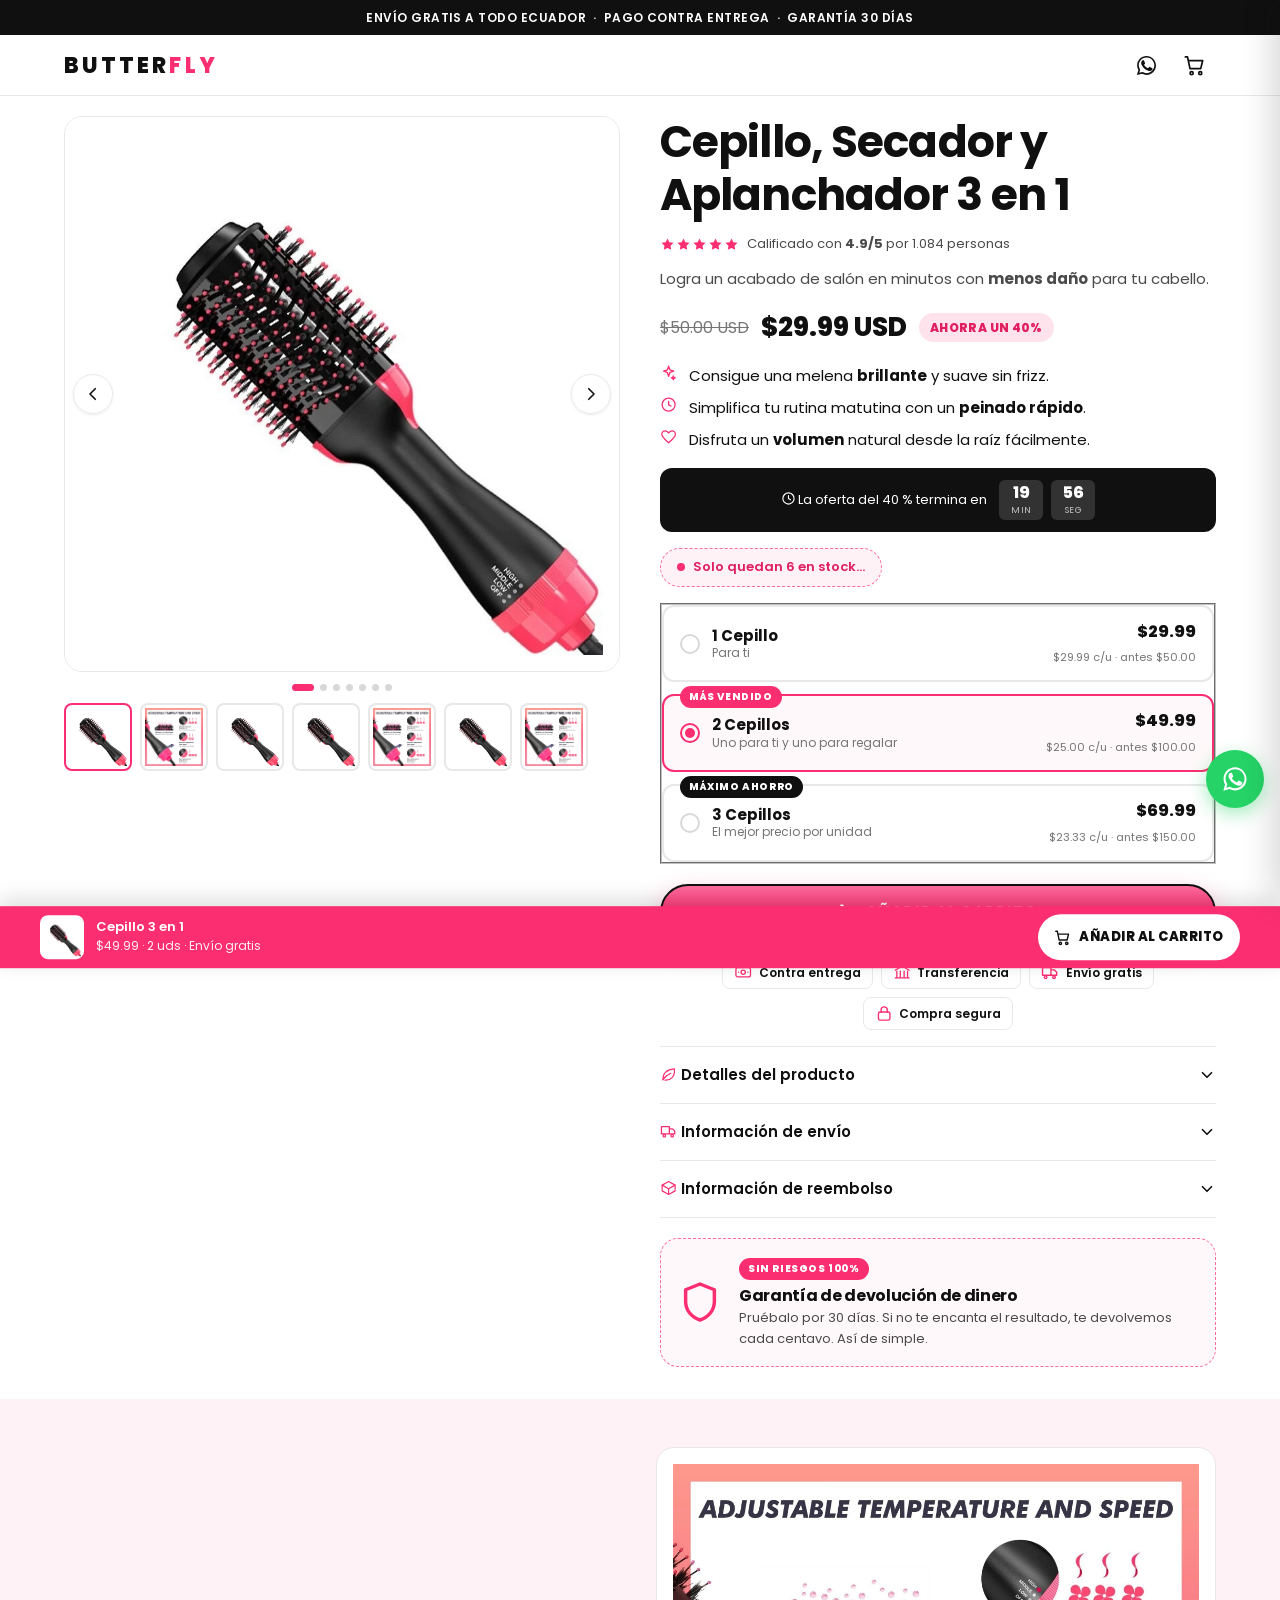
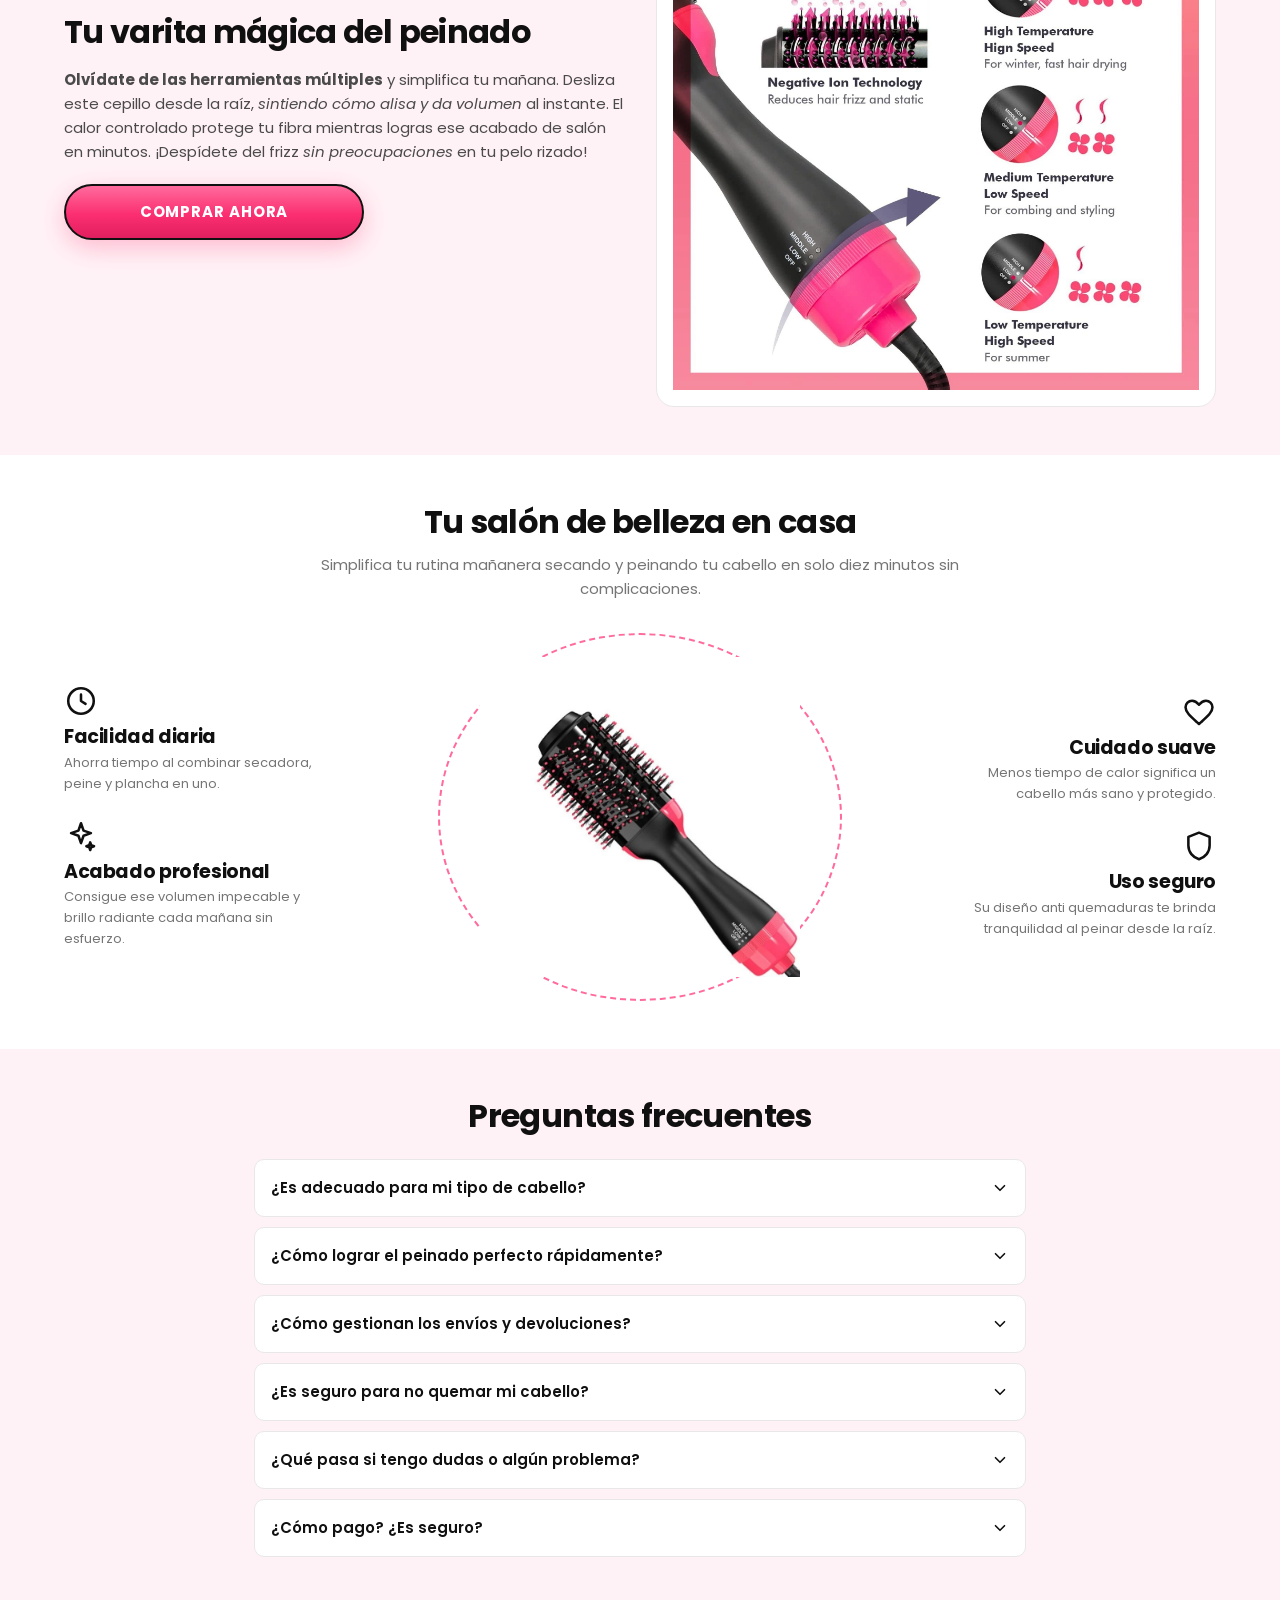
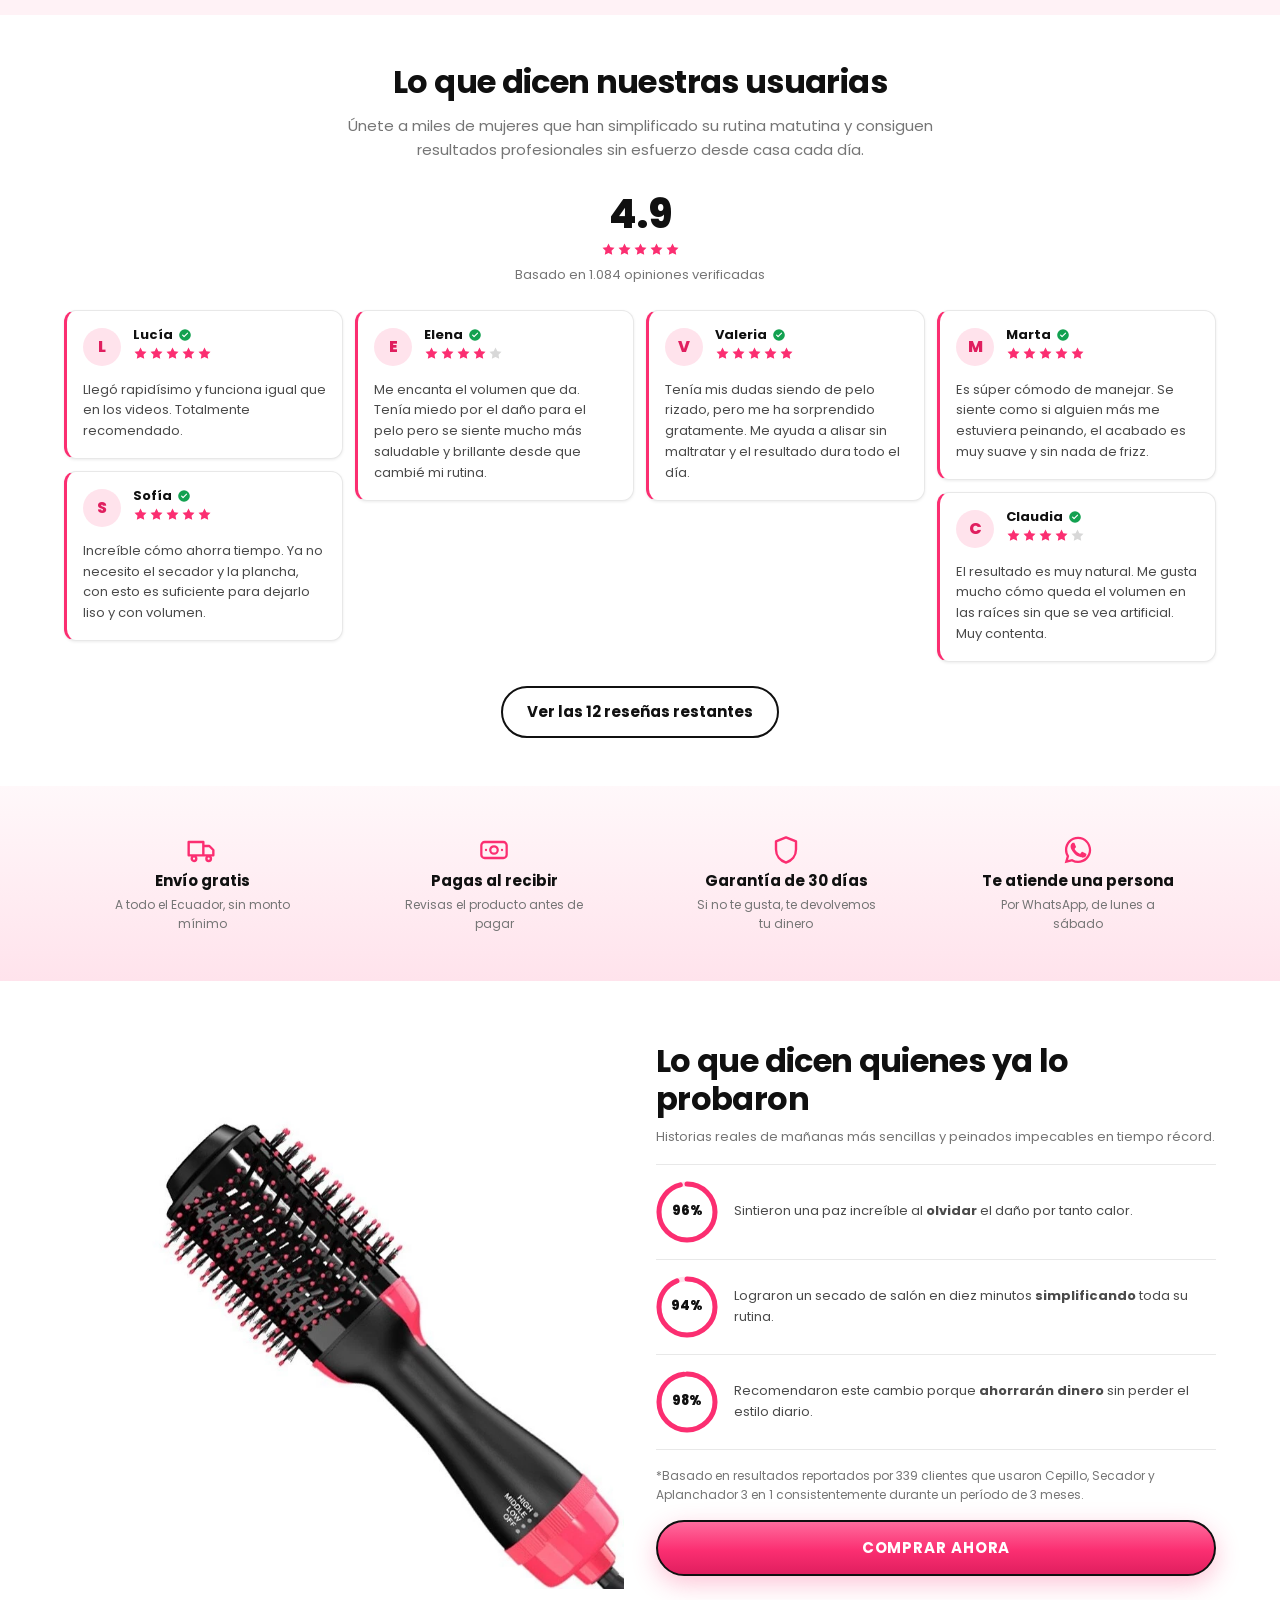
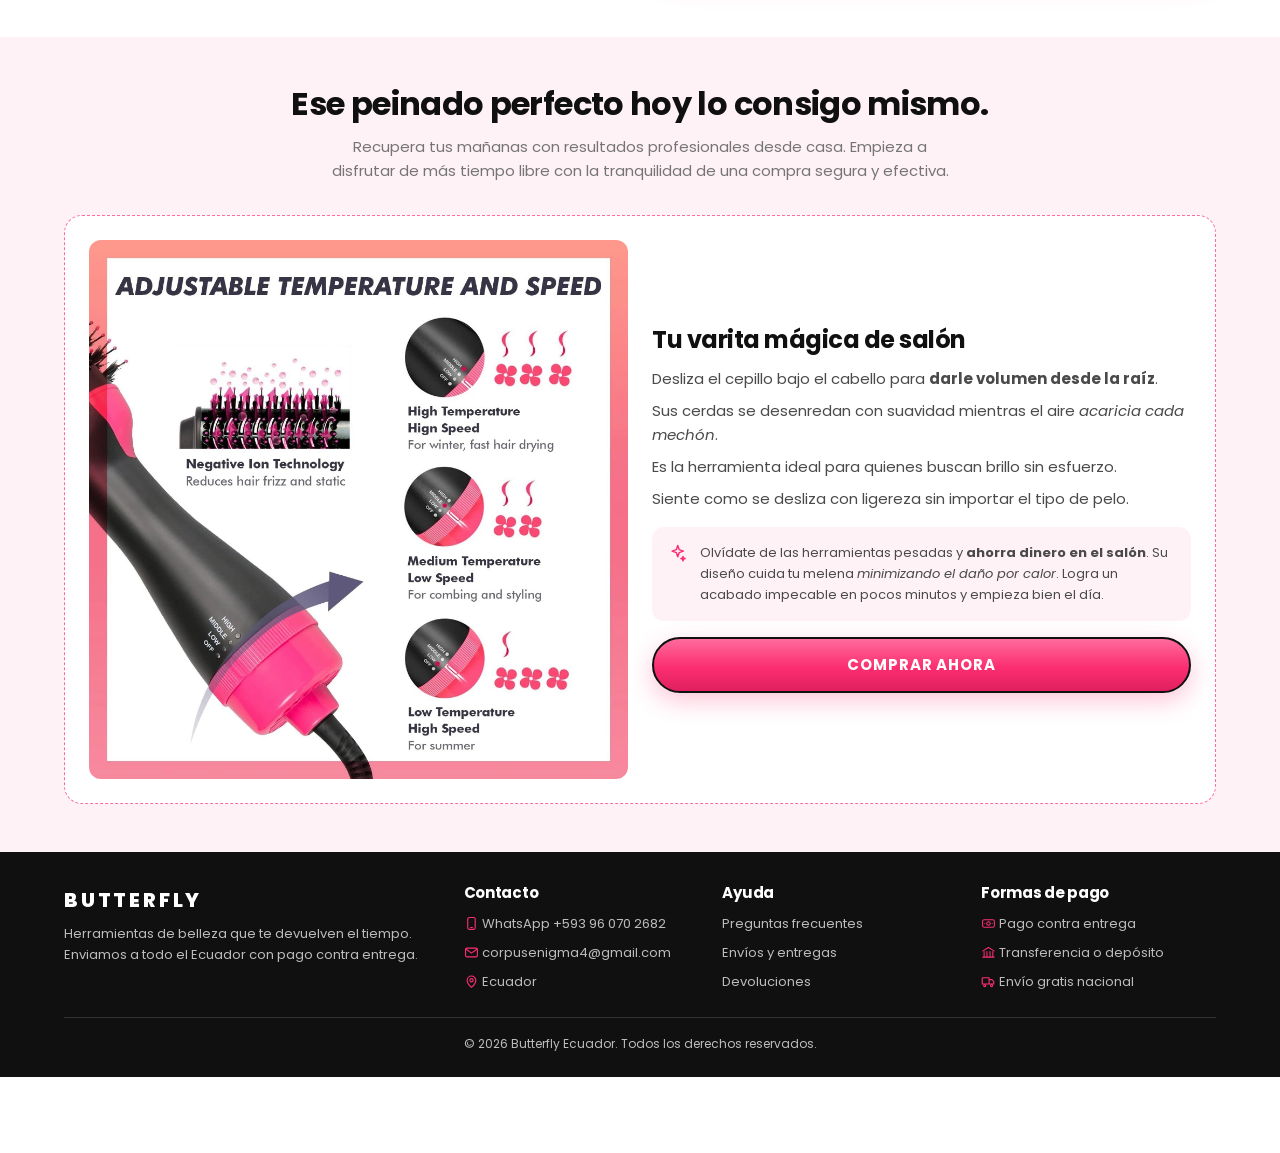
==== commit 14020f22: "Quita las ilustraciones inventadas y deja las reseñas solo con texto Reseñas: - Se elimina la foto d" ====
--- a/index.html
+++ b/index.html
@@ -7,19 +7,19 @@
 
 <title>Cepillo, Secador y Aplanchador 3 en 1 | Butterfly Ecuador</title>
 <meta name="description" content="Seca, alisa y da volumen en un solo paso. Acabado de salón en 10 minutos con menos daño. $29.99 con envío gratis a todo Ecuador. Pago contra entrega o transferencia.">
-<link rel="canonical" href="https://butterfly.store/">
+<link rel="canonical" href="https://andeymejia3045-coder.github.io/butterfty.store/">
 
 <!-- Open Graph / redes sociales -->
 <meta property="og:type" content="product">
 <meta property="og:site_name" content="Butterfly">
 <meta property="og:title" content="Cepillo, Secador y Aplanchador 3 en 1 — 40% de descuento">
 <meta property="og:description" content="Acabado de salón en minutos con menos daño para tu cabello. Envío gratis a todo Ecuador y pago contra entrega.">
-<meta property="og:url" content="https://butterfly.store/">
-<!-- La URL de la imagen debe ser absoluta para que WhatsApp y Facebook la lean.
-     Cuando tengas la foto real, súbela como .jpg: las redes no muestran .svg -->
-<meta property="og:image" content="https://butterfly.store/assets/img/og-imagen.svg">
-<meta property="og:image:width" content="1200">
-<meta property="og:image:height" content="630">
+<meta property="og:url" content="https://andeymejia3045-coder.github.io/butterfty.store/">
+<!-- Vista previa al compartir por WhatsApp y Facebook.
+     Debe ser una URL absoluta y en formato .png o .jpg: las redes no leen .svg -->
+<meta property="og:image" content="https://andeymejia3045-coder.github.io/butterfty.store/assets/img/producto-1.png">
+<meta property="og:image:width" content="800">
+<meta property="og:image:height" content="800">
 <meta property="og:locale" content="es_EC">
 <meta name="twitter:card" content="summary_large_image">
 
@@ -69,9 +69,6 @@
     <!-- ---------- Galería ---------- -->
     <div class="producto__galeria">
       <div class="galeria__marco">
-        <img class="galeria__insignia" src="assets/img/insignia-top.svg" alt="Cinco años entre los más vendidos" width="140" height="150">
-        <img class="galeria__sello" src="assets/img/sello-marca.svg" alt="Sello de garantía de satisfacción" width="100" height="100">
-
         <div class="galeria__pista" id="galeriaPista" tabindex="0" role="region" aria-label="Imágenes del producto, desliza para ver más"></div>
 
         <button class="galeria__flecha galeria__flecha--prev" id="galeriaPrev" aria-label="Imagen anterior"></button>
@@ -136,7 +133,7 @@
 
       <!-- Garantía -->
       <div class="garantia">
-        <img class="garantia__sello" src="assets/img/sello-garantia.svg" alt="" width="120" height="120" loading="lazy">
+        <span class="garantia__sello" data-icono="escudo" aria-hidden="true"></span>
         <div>
           <span class="garantia__etiqueta">SIN RIESGOS 100%</span>
           <h3 class="garantia__titulo" id="garantiaTitulo"></h3>
@@ -164,7 +161,7 @@
         <button class="btn btn--cta" data-comprar-ahora>COMPRAR AHORA</button>
       </div>
       <figure class="varita__figura revelar">
-        <img src="assets/img/producto-4.svg" alt="Cuatro estilos que logras con el cepillo: secado, rizos, alisado y volumen" width="800" height="800" loading="lazy">
+        <img data-foto="1" alt="Cepillo, secador y aplanchador 3 en 1 de Butterfly" width="800" height="800" loading="lazy">
       </figure>
     </div>
   </div>
@@ -196,7 +193,7 @@
 
       <div class="beneficios__centro revelar">
         <span class="beneficios__aro" aria-hidden="true"></span>
-        <img src="assets/img/producto-5.svg" alt="Especificaciones del cepillo: 1000 W, tecnología cerámica y ondas suaves" width="800" height="800" loading="lazy">
+        <img data-foto="2" alt="Temperatura y velocidad ajustables del cepillo" width="800" height="800" loading="lazy">
       </div>
 
       <div class="beneficios__columna revelar">
@@ -251,14 +248,11 @@
 </section>
 
 <!-- =====================================================================
-     CLIENTES FELICES
+     FRANJA DE CONFIANZA
      ===================================================================== -->
 <section class="seccion seccion--pastel">
   <div class="contenedor">
-    <h2 class="titulo-seccion revelar">Más de 10.000 clientes felices</h2>
-  </div>
-  <div class="felices">
-    <div class="felices__pista" id="pistaFelices" aria-hidden="true"></div>
+    <ul class="confianza" id="franjaConfianza"></ul>
   </div>
 </section>
 
@@ -269,7 +263,7 @@
   <div class="contenedor">
     <div class="stats__grid">
       <figure class="stats__figura revelar">
-        <img src="assets/img/producto-2.svg" alt="Medidas del cepillo: 12,4 pulgadas de alto con barril de 2,8 pulgadas" width="800" height="800" loading="lazy">
+        <img data-foto="3" alt="Detalle del cepillo, secador y aplanchador 3 en 1" width="800" height="800" loading="lazy">
       </figure>
 
       <div class="revelar">
@@ -300,7 +294,7 @@
 
     <div class="cierre__caja revelar">
       <figure class="cierre__figura">
-        <img src="assets/img/producto-3.svg" alt="Niveles múltiples de temperatura y velocidad del cepillo" width="800" height="800" loading="lazy">
+        <img data-foto="4" alt="Uso del cepillo, secador y aplanchador 3 en 1" width="800" height="800" loading="lazy">
       </figure>
       <div>
         <h3 class="cierre__titulo">Tu varita mágica de salón</h3>
@@ -374,7 +368,7 @@
   <div class="barra-sticky__interior">
     <div class="barra-sticky__mini">
       <!-- Arranca con la ilustración y el guion la cambia por tu foto real -->
-      <img id="stickyFoto" src="assets/img/producto-1.svg" alt="" width="44" height="44">
+      <img id="stickyFoto" src="assets/img/producto-1.png" alt="" width="44" height="44">
     </div>
     <div class="barra-sticky__texto">
       <p class="barra-sticky__nombre" id="stickyNombre"></p>
--- a/assets/css/styles.css
+++ b/assets/css/styles.css
@@ -618,25 +618,6 @@
   border-color: var(--rosa);
 }
 
-/* Insignia de esquina "5 Years Top Selling" */
-.galeria__insignia {
-  position: absolute;
-  top: var(--sp-3);
-  left: var(--sp-3);
-  z-index: 2;
-  width: 66px;
-  pointer-events: none;
-}
-
-.galeria__sello {
-  position: absolute;
-  top: var(--sp-3);
-  right: var(--sp-3);
-  z-index: 2;
-  width: 52px;
-  pointer-events: none;
-}
-
 /* Info del producto */
 .producto__titulo {
   font-size: var(--t-3xl);
@@ -1034,7 +1015,14 @@
 
 .garantia__sello {
   flex: 0 0 auto;
-  width: 62px;
+  width: 46px;
+  height: 46px;
+  color: var(--rosa);
+}
+
+.garantia__sello svg {
+  width: 100%;
+  height: 100%;
 }
 
 .garantia__etiqueta {
@@ -1166,30 +1154,47 @@
 .resena {
   break-inside: avoid;
   margin-bottom: var(--sp-3);
-  border: 2px solid var(--rosa-claro);
+  border: 1px solid var(--gris-200);
+  border-left: 3px solid var(--rosa);
   border-radius: var(--r-md);
   background: var(--blanco);
-  overflow: hidden;
-}
-
-.resena__foto {
-  width: 100%;
-  aspect-ratio: 4 / 5;
-  object-fit: cover;
-  background: var(--gris-100);
-}
-
-.resena__cuerpo {
-  padding: var(--sp-3);
+  padding: var(--sp-4);
+  box-shadow: var(--sombra-sm);
+}
+
+.resena__cabecera {
+  display: flex;
+  align-items: center;
+  gap: var(--sp-3);
+  margin-bottom: var(--sp-3);
+}
+
+/* Círculo con la inicial del nombre: da identidad sin usar fotos */
+.resena__inicial {
+  flex: 0 0 auto;
+  width: 38px;
+  height: 38px;
+  border-radius: 50%;
+  display: grid;
+  place-items: center;
+  background: var(--rosa-pastel);
+  color: var(--rosa-oscuro);
+  font-weight: 800;
+  font-size: var(--t-md);
+  line-height: 1;
+}
+
+.resena__quien {
+  min-width: 0;
 }
 
 .resena__autora {
   display: flex;
   align-items: center;
-  gap: 6px;
+  gap: 5px;
   font-weight: 700;
   font-size: var(--t-sm);
-  margin-bottom: 3px;
+  line-height: 1.3;
 }
 
 .resena__verificada {
@@ -1202,7 +1207,6 @@
 .resena__texto {
   font-size: var(--t-sm);
   color: var(--gris-700);
-  margin-top: var(--sp-2);
 }
 
 .resenas__acciones {
@@ -1231,46 +1235,44 @@
 }
 
 /* -------------------------------------------------------------------------
-   10. CLIENTES FELICES (carrusel infinito)
+   10. FRANJA DE CONFIANZA
    ------------------------------------------------------------------------- */
-.felices {
-  overflow: hidden;
-  padding-block: var(--sp-6);
-}
-
-.felices__pista {
-  display: flex;
-  gap: var(--sp-3);
-  width: max-content;
-  animation: desliza 42s linear infinite;
-}
-
-.felices:hover .felices__pista {
-  animation-play-state: paused;
-}
-
-.felices__item {
-  flex: 0 0 auto;
-  width: 132px;
-  aspect-ratio: 3 / 4;
-  border-radius: var(--r-md);
-  overflow: hidden;
-  background: var(--gris-100);
-}
-
-.felices__item img {
+.confianza {
+  display: grid;
+  grid-template-columns: 1fr 1fr;
+  gap: var(--sp-4);
+  text-align: center;
+}
+
+.confianza__item {
+  display: flex;
+  flex-direction: column;
+  align-items: center;
+  gap: 4px;
+}
+
+.confianza__icono {
+  width: 32px;
+  height: 32px;
+  color: var(--rosa);
+  margin-bottom: 2px;
+}
+
+.confianza__icono svg {
   width: 100%;
   height: 100%;
-  object-fit: cover;
-}
-
-@keyframes desliza {
-  from {
-    transform: translateX(0);
-  }
-  to {
-    transform: translateX(-50%);
-  }
+}
+
+.confianza__titulo {
+  font-weight: 700;
+  font-size: var(--t-base);
+  line-height: 1.25;
+}
+
+.confianza__texto {
+  font-size: var(--t-xs);
+  color: var(--gris-500);
+  max-width: 190px;
 }
 
 /* -------------------------------------------------------------------------
@@ -2582,6 +2584,10 @@
     columns: 3;
   }
 
+  .confianza {
+    grid-template-columns: repeat(4, 1fr);
+  }
+
   .stats__grid {
     grid-template-columns: 1fr 1fr;
   }
@@ -2603,10 +2609,6 @@
 
   .pie__grid {
     grid-template-columns: 1.4fr 1fr 1fr;
-  }
-
-  .felices__item {
-    width: 168px;
   }
 
   .btn--cta {
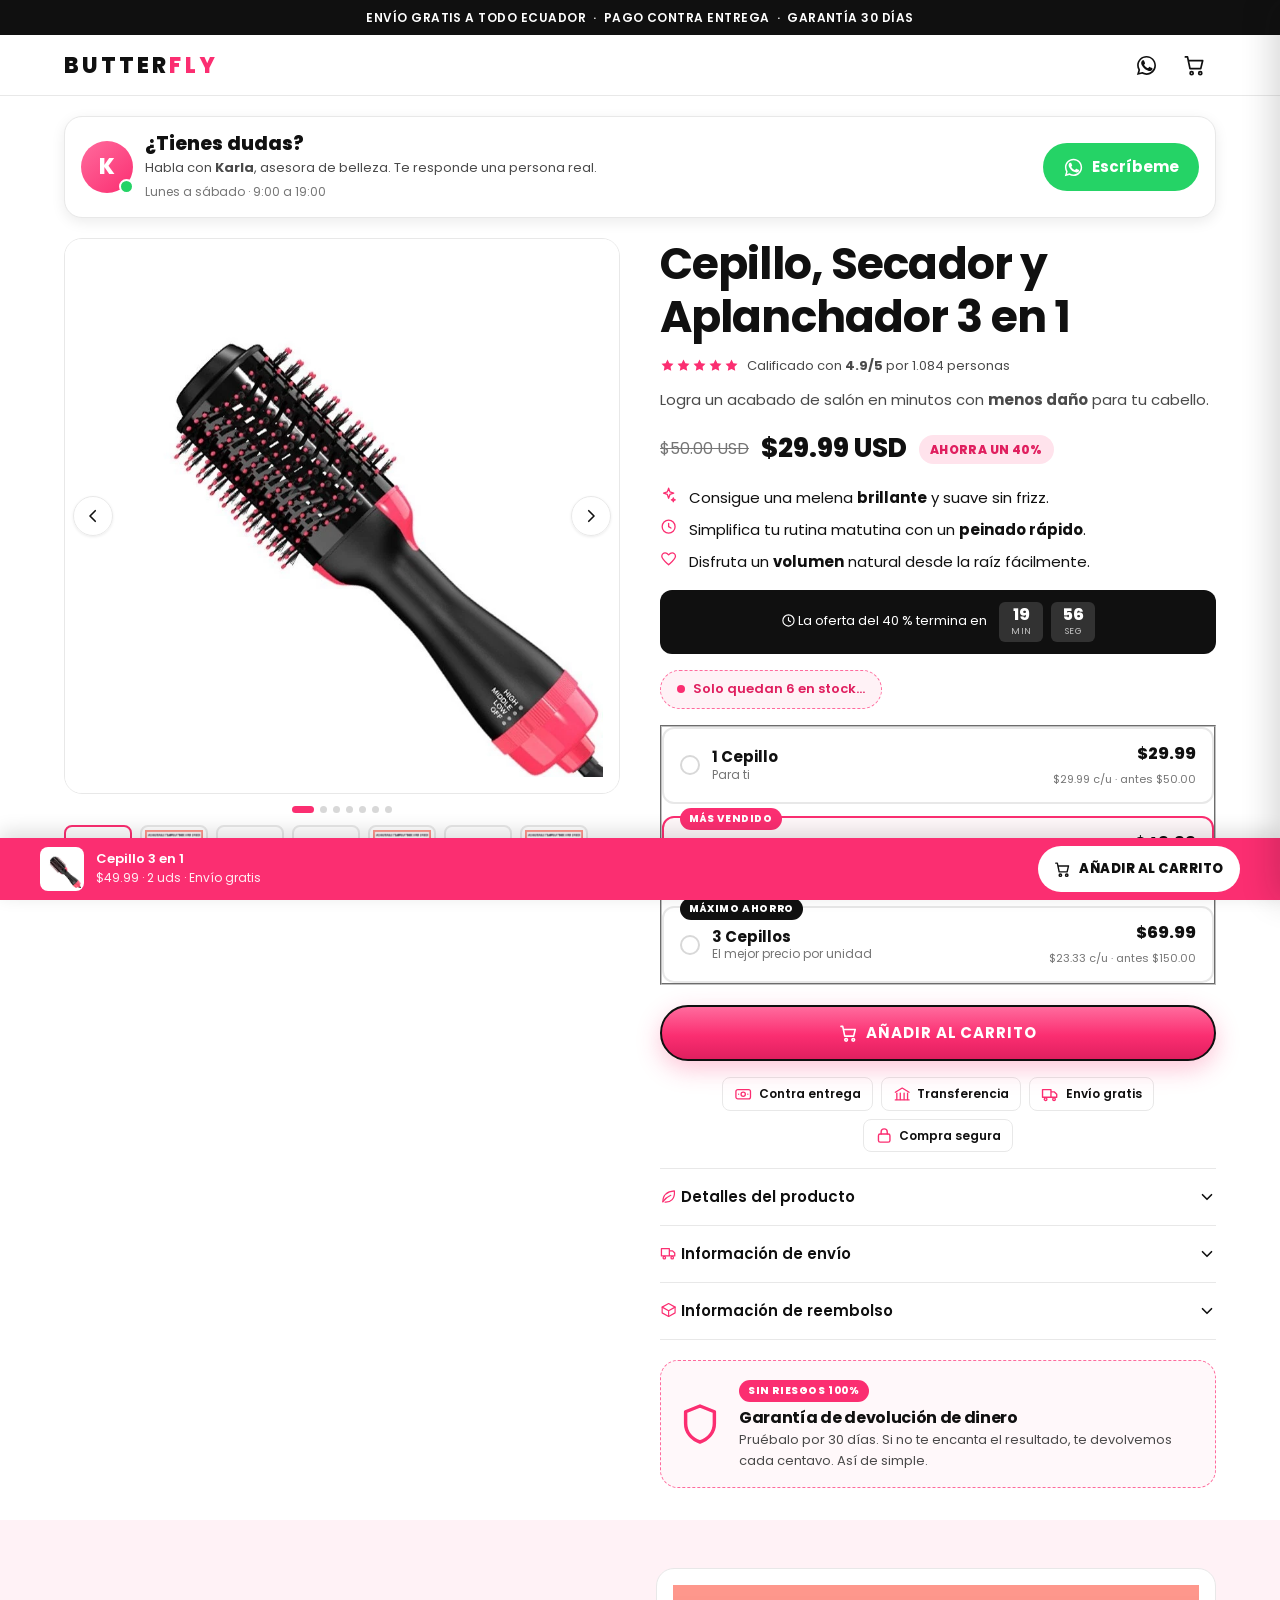
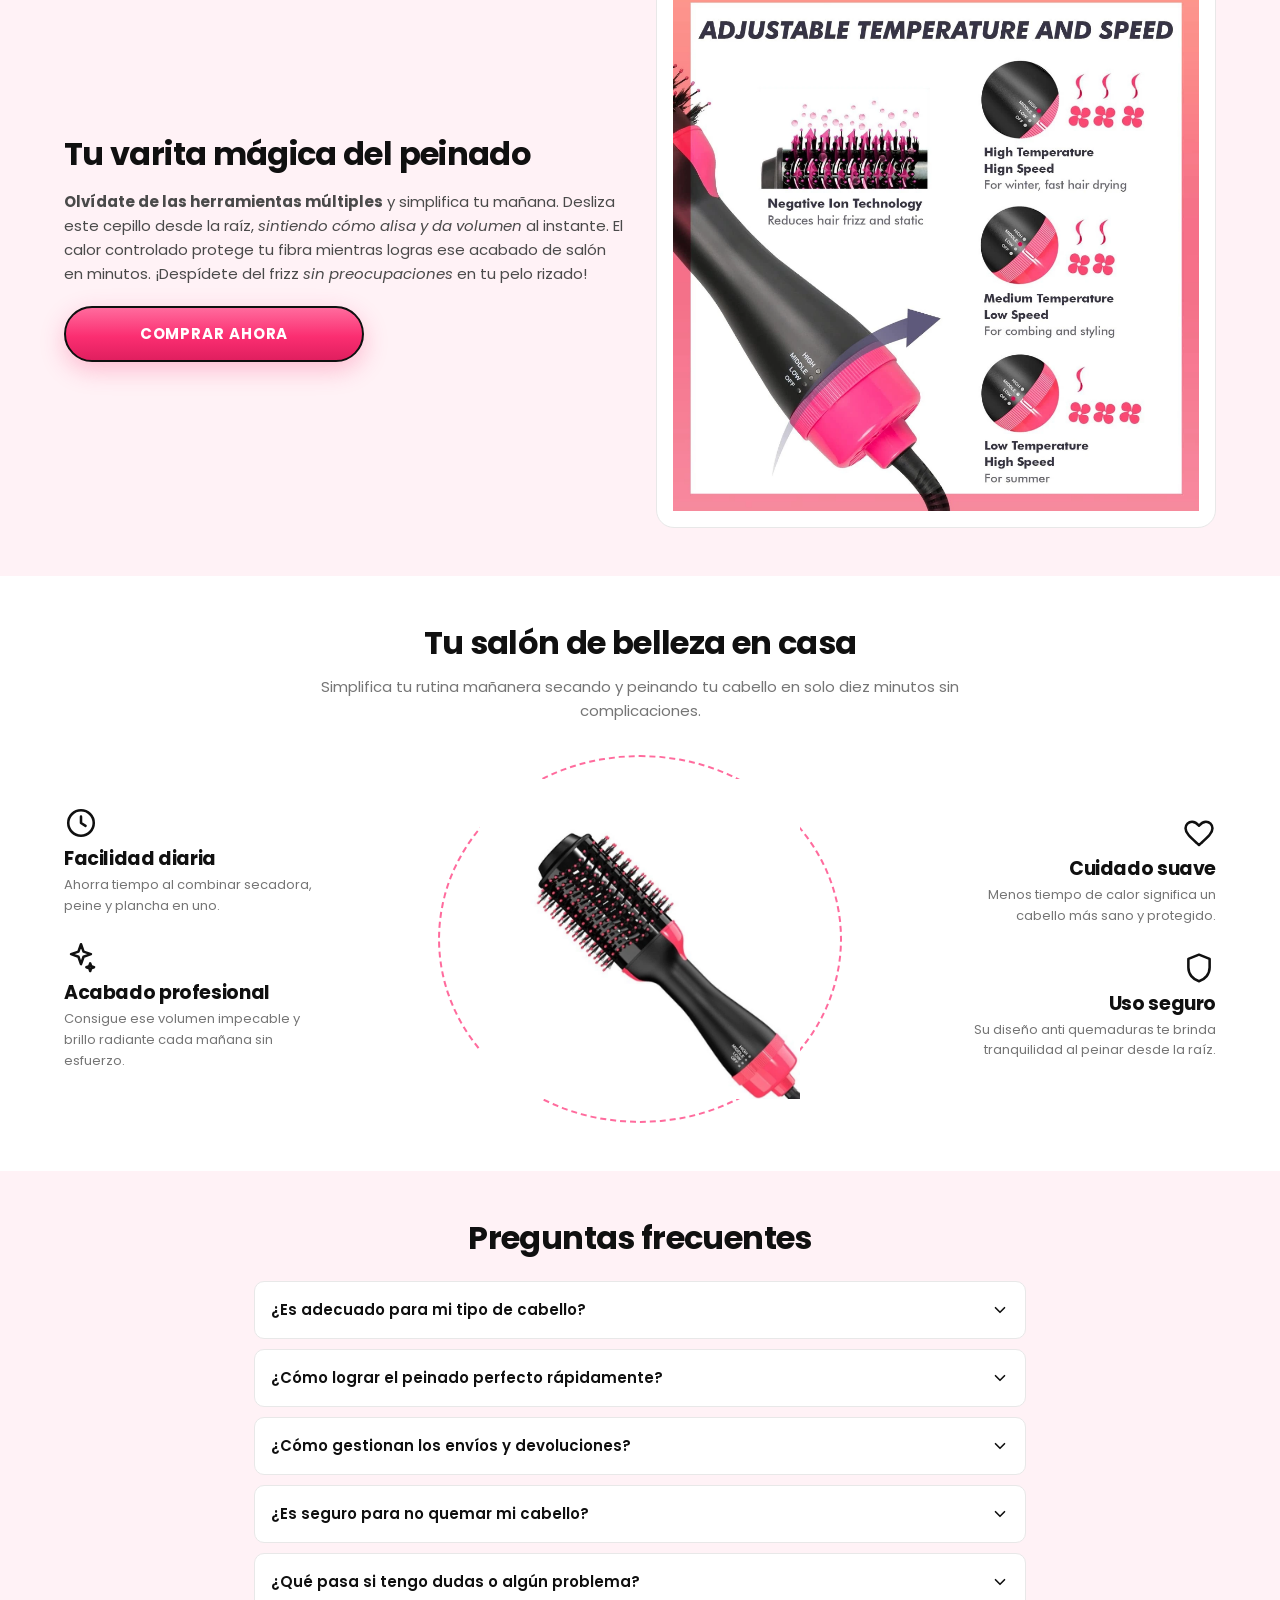
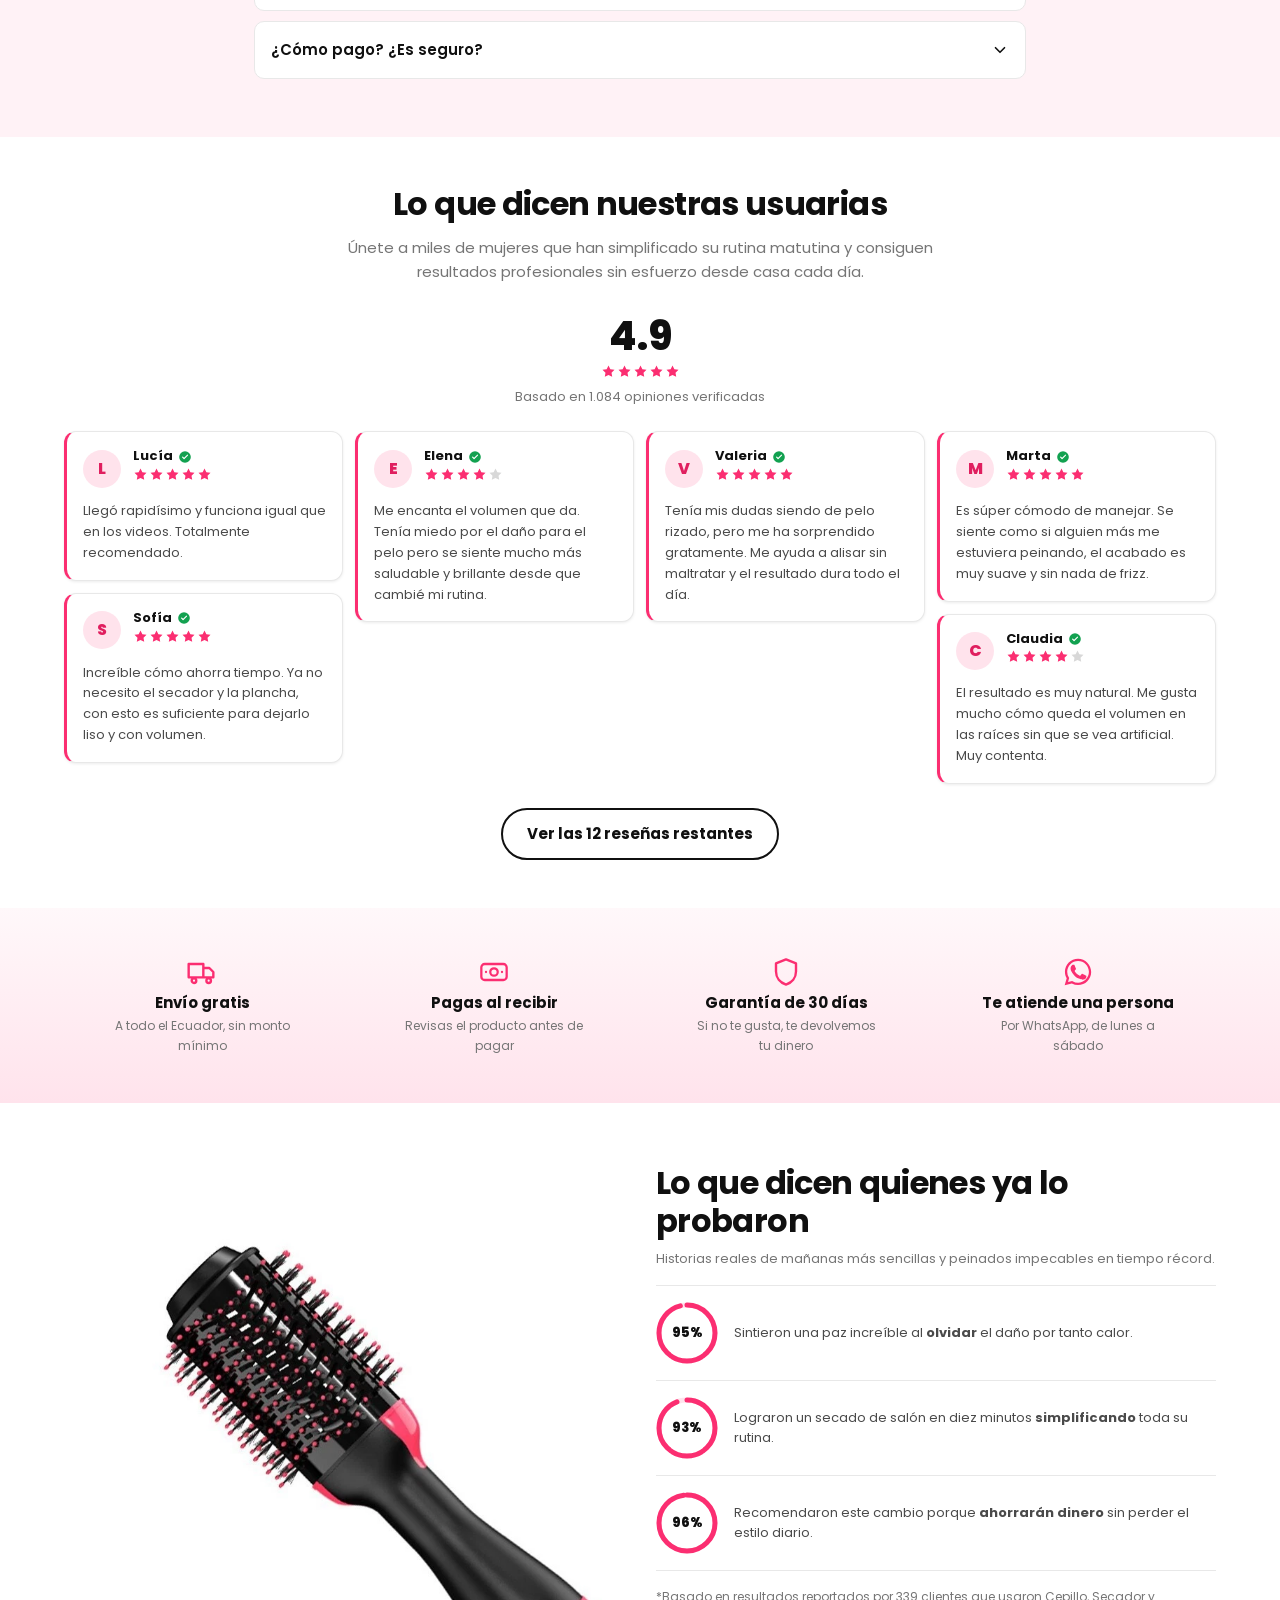
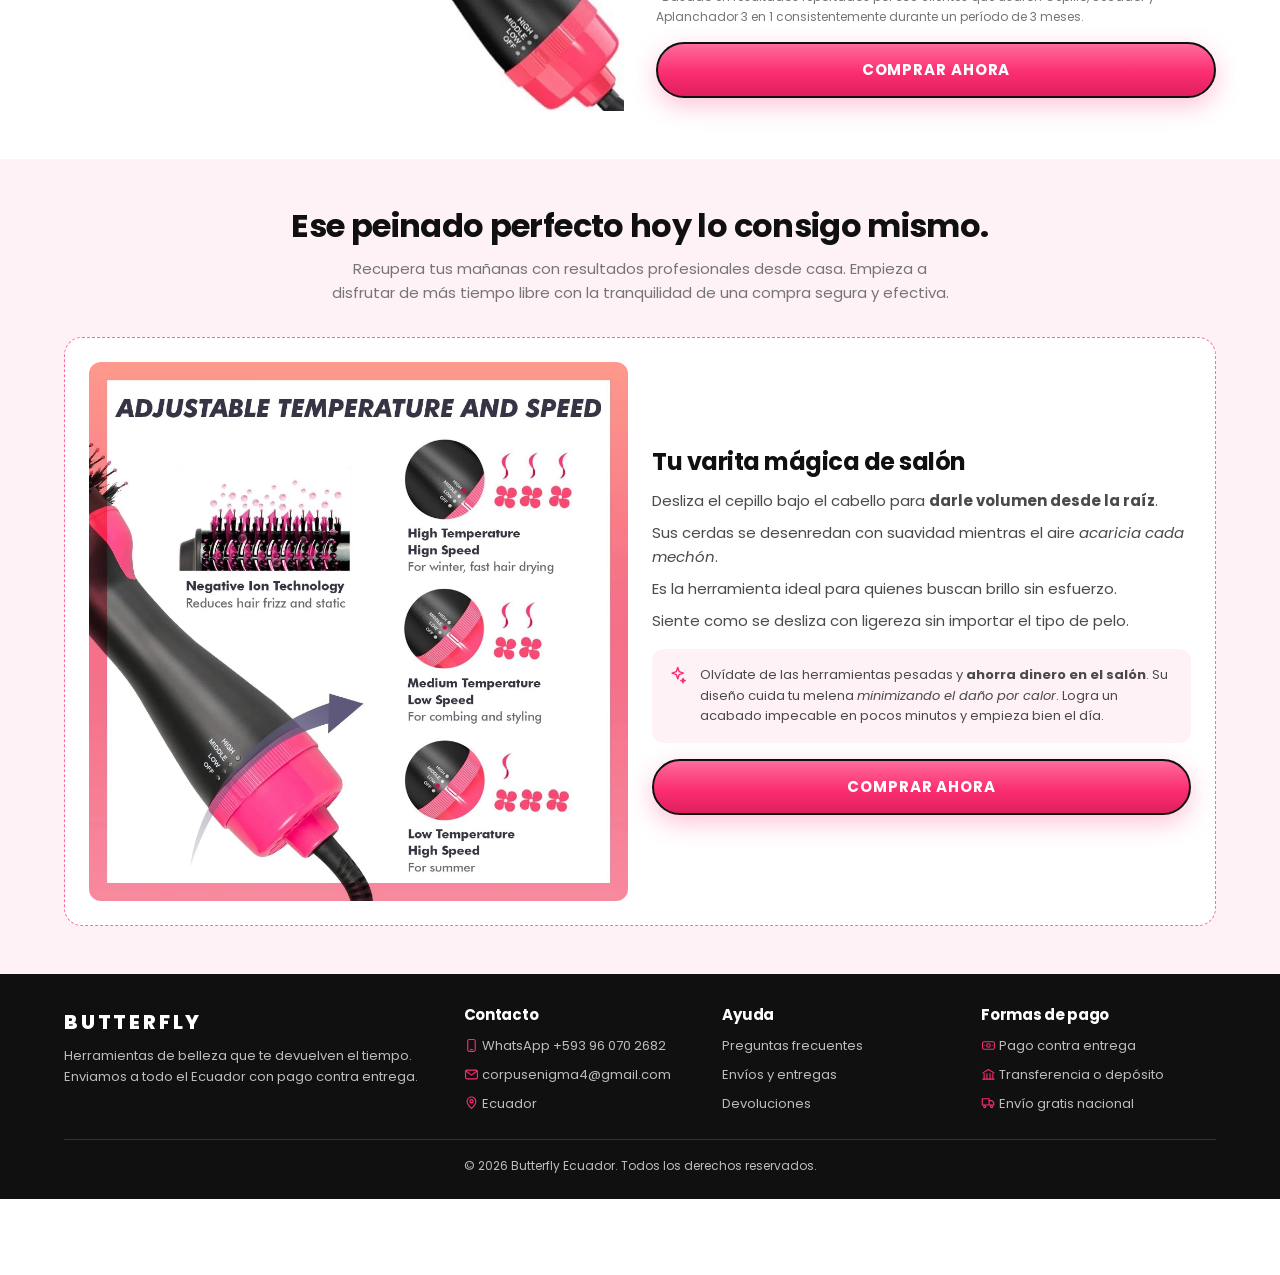
==== commit 4a50fb7f: "Agrega el bloque de atención de Karla arriba de la página Un recuadro al inicio, antes de la ficha d" ====
--- a/index.html
+++ b/index.html
@@ -61,6 +61,13 @@
 <main>
 
 <!-- =====================================================================
+     ¿TIENES DUDAS? HABLA CON LA ASESORA
+     ===================================================================== -->
+<section class="contenedor" style="padding-top:var(--sp-5)" aria-label="Atención por WhatsApp">
+  <div data-asesora></div>
+</section>
+
+<!-- =====================================================================
      FICHA DEL PRODUCTO
      ===================================================================== -->
 <section class="producto contenedor" aria-labelledby="tituloProducto">
--- a/assets/css/styles.css
+++ b/assets/css/styles.css
@@ -486,6 +486,137 @@
   }
   40% {
     transform: scale(1.35);
+  }
+}
+
+/* -------------------------------------------------------------------------
+   5.b BLOQUE DE LA ASESORA
+   ------------------------------------------------------------------------- */
+.asesora {
+  display: flex;
+  align-items: center;
+  gap: var(--sp-3);
+  flex-wrap: wrap;
+  background: var(--blanco);
+  border: 1px solid var(--gris-200);
+  border-radius: var(--r-lg);
+  padding: var(--sp-4);
+  box-shadow: var(--sombra-md);
+}
+
+.asesora__avatar {
+  position: relative;
+  flex: 0 0 auto;
+  width: 52px;
+  height: 52px;
+  border-radius: 50%;
+  display: grid;
+  place-items: center;
+  background: linear-gradient(140deg, var(--rosa-claro), var(--rosa));
+  color: var(--blanco);
+  font-weight: 800;
+  font-size: 1.375rem;
+  line-height: 1;
+}
+
+/* Punto verde de "en línea", da la sensación de atención inmediata */
+.asesora__punto {
+  position: absolute;
+  right: -1px;
+  bottom: -1px;
+  width: 15px;
+  height: 15px;
+  border-radius: 50%;
+  background: #25d366;
+  border: 2.5px solid var(--blanco);
+}
+
+.asesora__punto::after {
+  content: '';
+  position: absolute;
+  inset: -4px;
+  border-radius: 50%;
+  border: 2px solid #25d366;
+  opacity: 0;
+  animation: onda 2.2s ease-out infinite;
+}
+
+@keyframes onda {
+  0% {
+    transform: scale(0.6);
+    opacity: 0.8;
+  }
+  100% {
+    transform: scale(1.5);
+    opacity: 0;
+  }
+}
+
+.asesora__info {
+  flex: 1 1 180px;
+  min-width: 0;
+}
+
+.asesora__titulo {
+  font-weight: 800;
+  font-size: var(--t-lg);
+  line-height: 1.2;
+}
+
+.asesora__texto {
+  font-size: var(--t-sm);
+  color: var(--gris-700);
+  margin-top: 2px;
+}
+
+.asesora__horario {
+  font-size: var(--t-xs);
+  color: var(--gris-500);
+  margin-top: 3px;
+}
+
+.asesora__btn {
+  flex: 1 1 100%;
+  display: inline-flex;
+  align-items: center;
+  justify-content: center;
+  gap: var(--sp-2);
+  min-height: 48px;
+  padding-inline: var(--sp-5);
+  border-radius: var(--r-pill);
+  background: #25d366;
+  color: #fff;
+  font-weight: 700;
+  font-size: var(--t-base);
+  transition: background-color 0.16s var(--ease), transform 0.16s var(--ease);
+}
+
+.asesora__btn:hover {
+  background: #1eb757;
+}
+
+.asesora__btn:active {
+  transform: scale(0.97);
+}
+
+.asesora__btn svg {
+  flex: 0 0 auto;
+  width: 21px;
+  height: 21px;
+}
+
+/* Versión compacta para el checkout */
+.asesora--compacta {
+  padding: var(--sp-3);
+  box-shadow: none;
+  background: var(--rosa-fondo-suave);
+  border-color: var(--rosa-pastel);
+}
+
+@media (min-width: 560px) {
+  .asesora__btn {
+    flex: 0 0 auto;
+    margin-left: auto;
   }
 }
 
@@ -2364,11 +2495,30 @@
   display: grid;
   place-items: center;
   box-shadow: 0 6px 18px rgba(37, 211, 102, 0.42);
-  transition: transform 0.2s var(--ease);
-}
-
-.wa-flotante:hover {
+  transition: transform 0.2s var(--ease), opacity 0.24s var(--ease),
+    visibility 0.24s var(--ease);
+  /* Arranca oculto: aparece cuando el bloque de la asesora queda fuera de vista */
+  opacity: 0;
+  visibility: hidden;
+  transform: scale(0.85);
+}
+
+.wa-flotante.visible {
+  opacity: 1;
+  visibility: visible;
+  transform: scale(1);
+}
+
+.wa-flotante.visible:hover {
   transform: scale(1.08);
+}
+
+/* En páginas sin bloque de asesora se muestra siempre */
+body.sin-barra .wa-flotante,
+.wa-flotante:focus-visible {
+  opacity: 1;
+  visibility: visible;
+  transform: scale(1);
 }
 
 .wa-flotante svg {
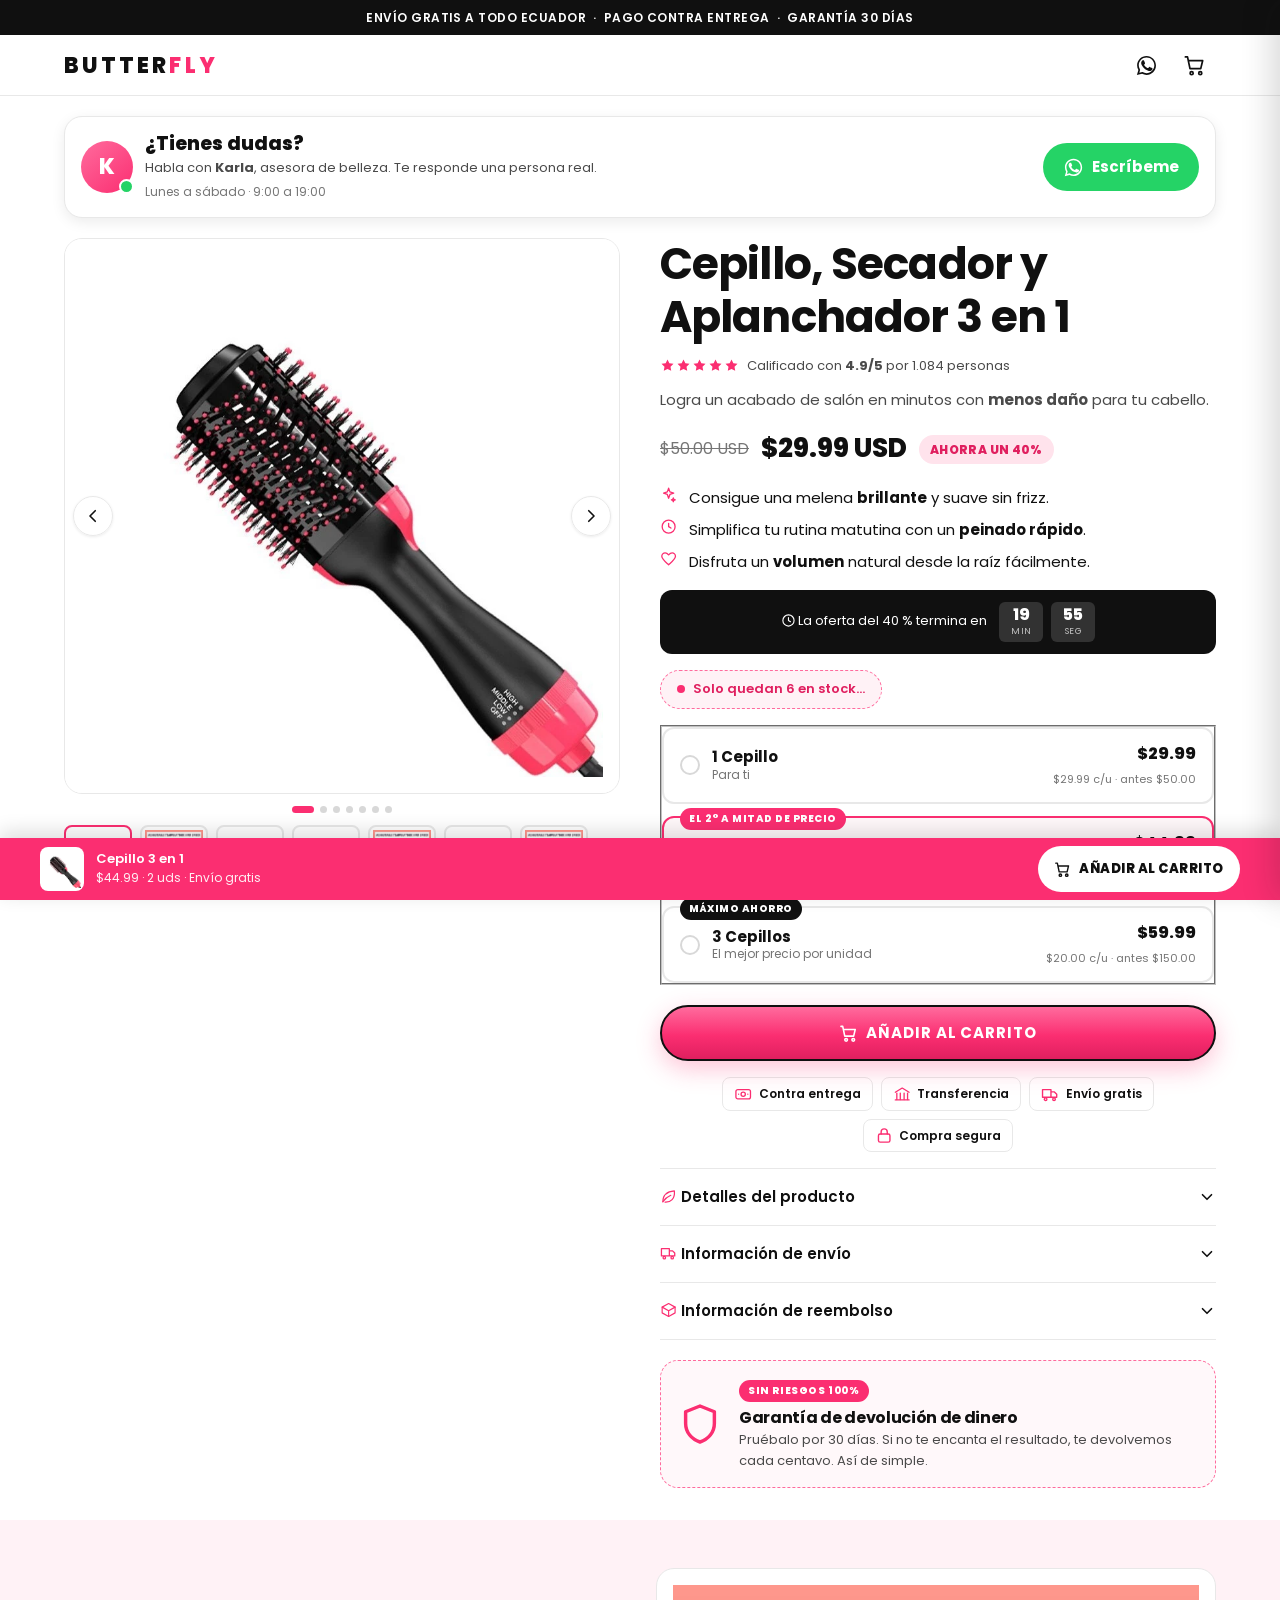
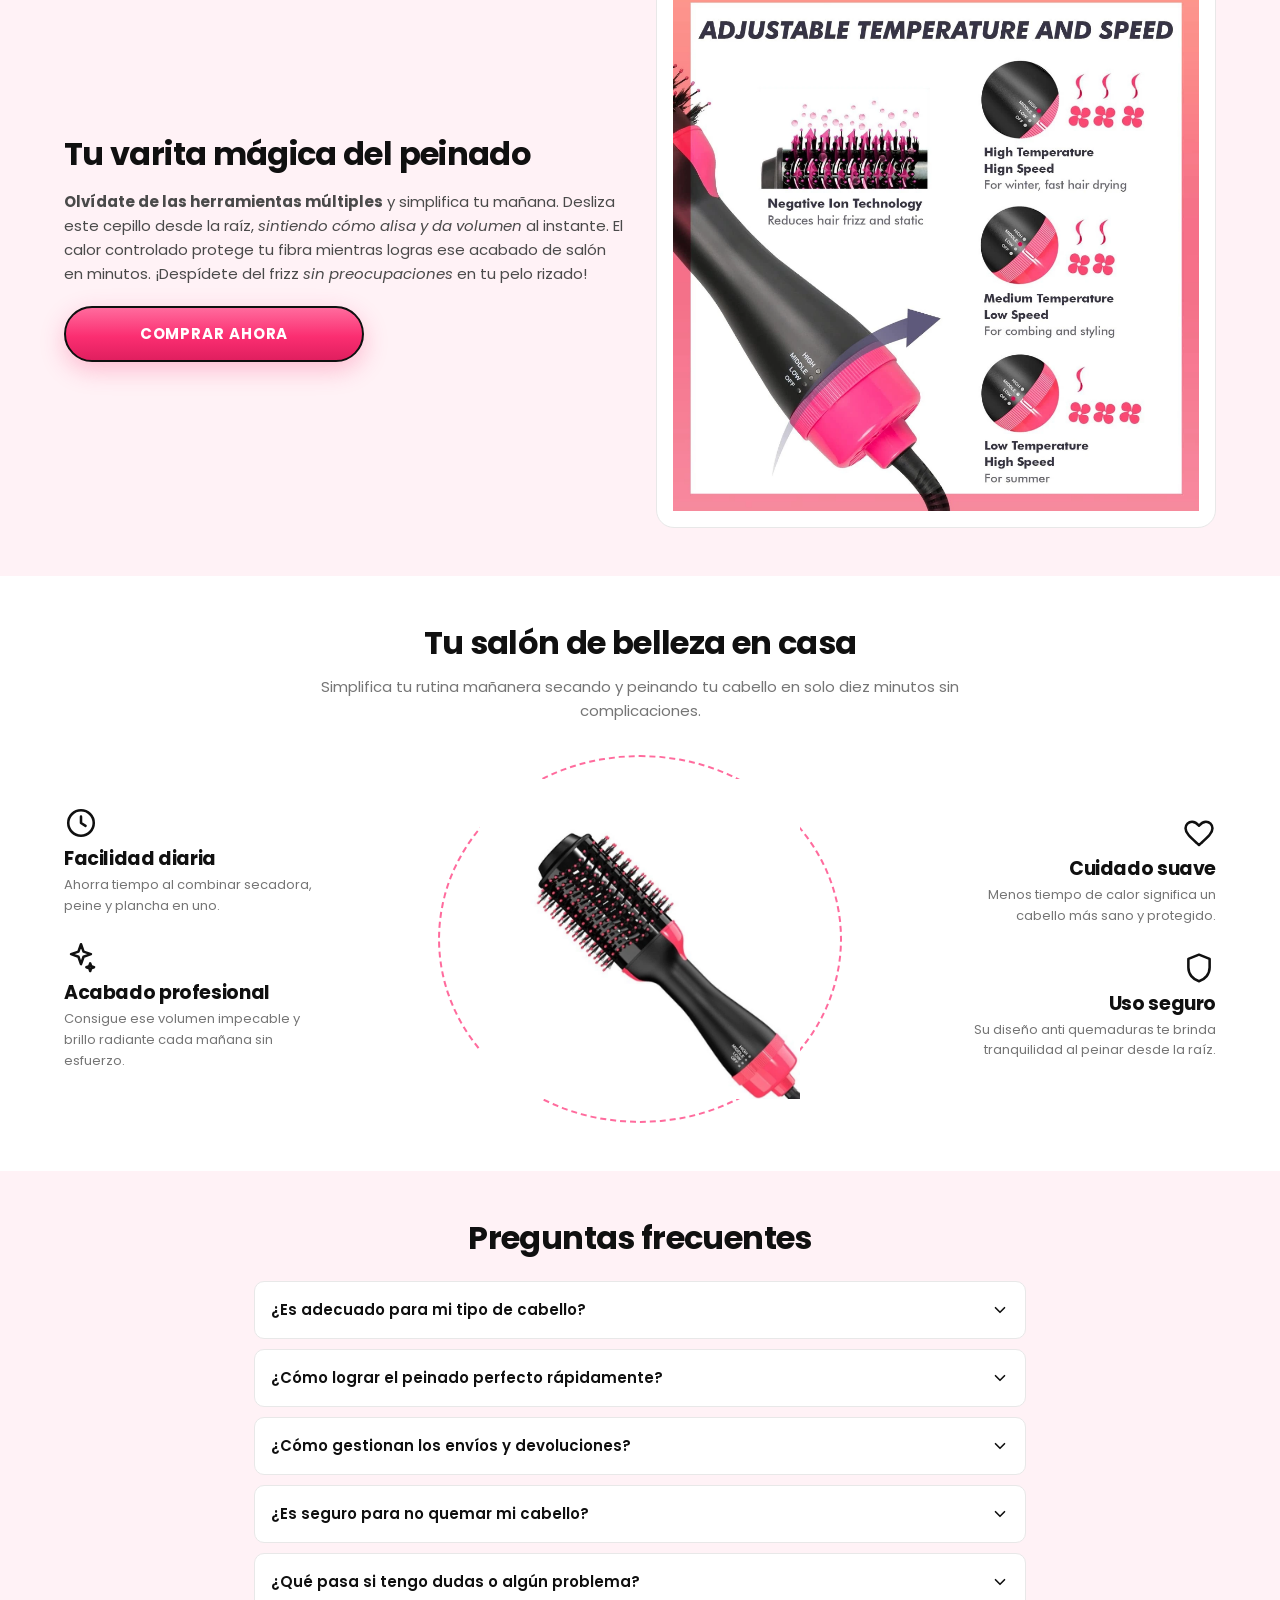
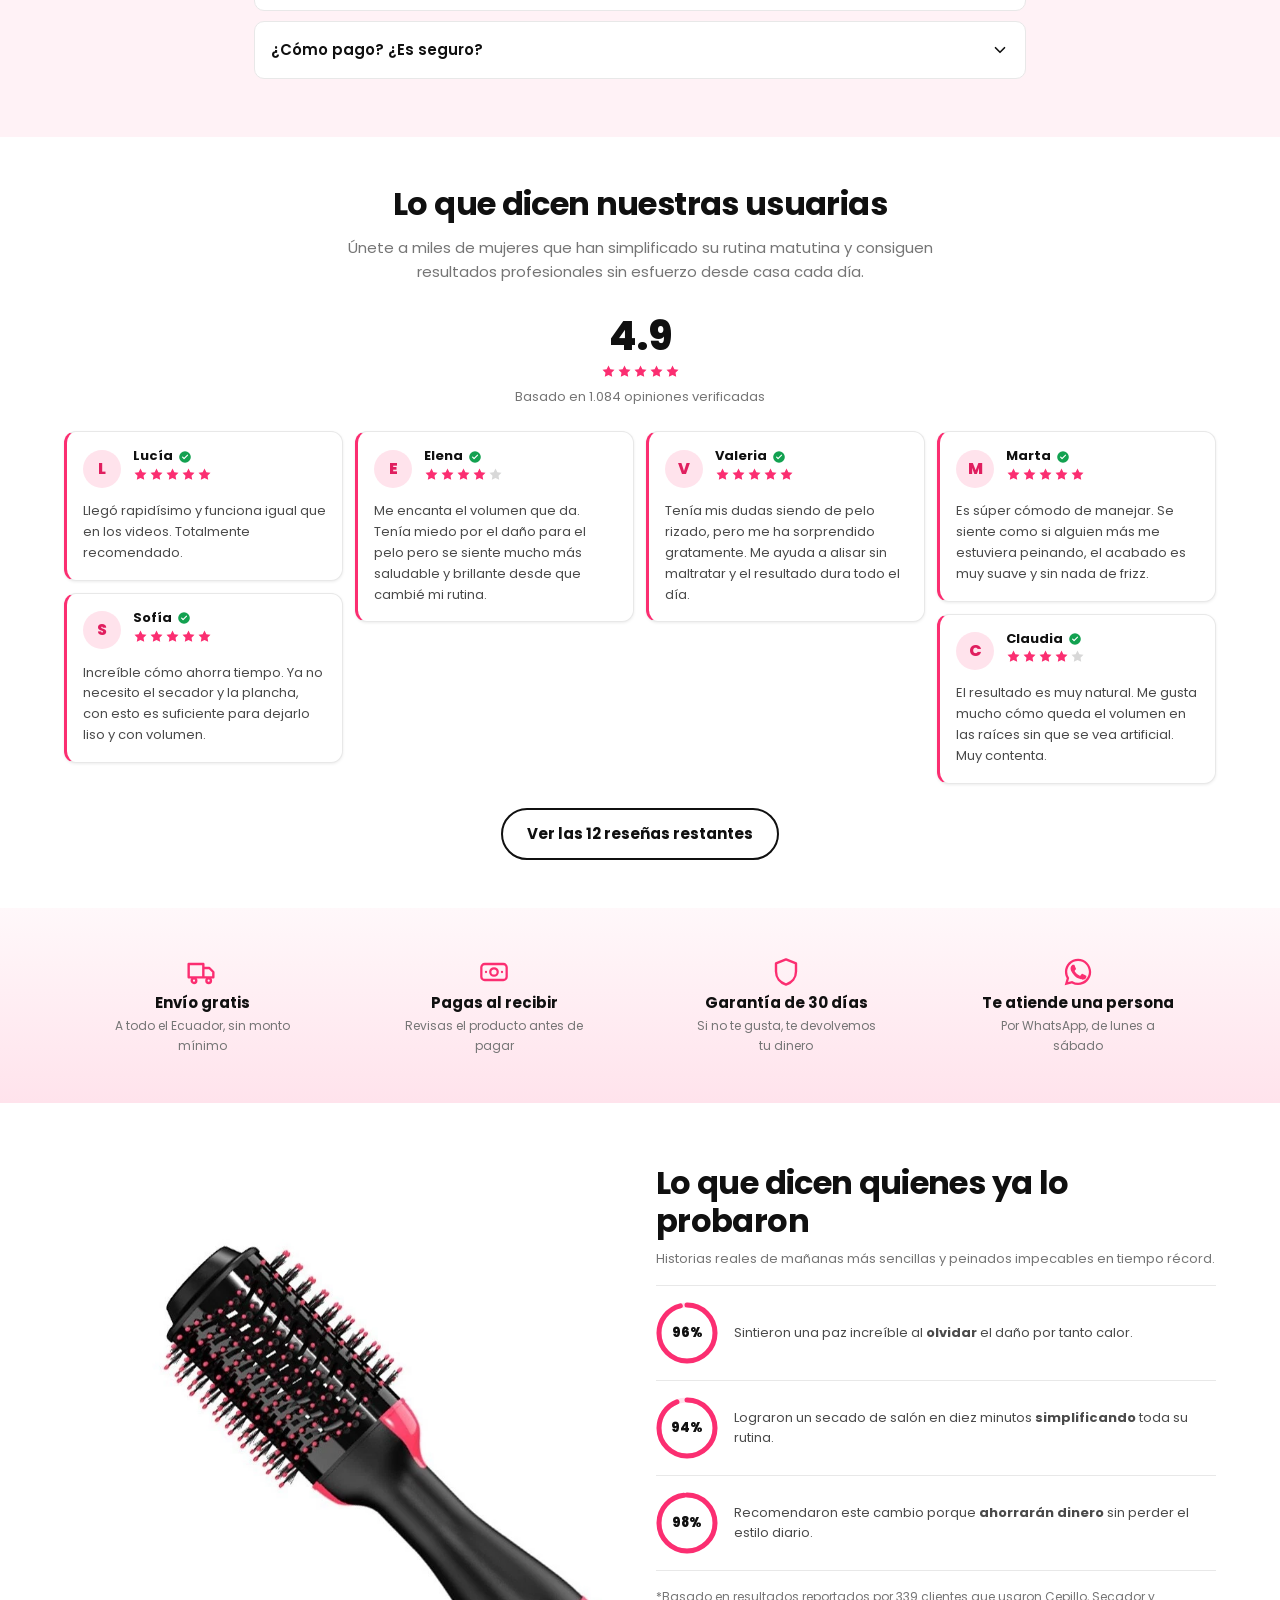
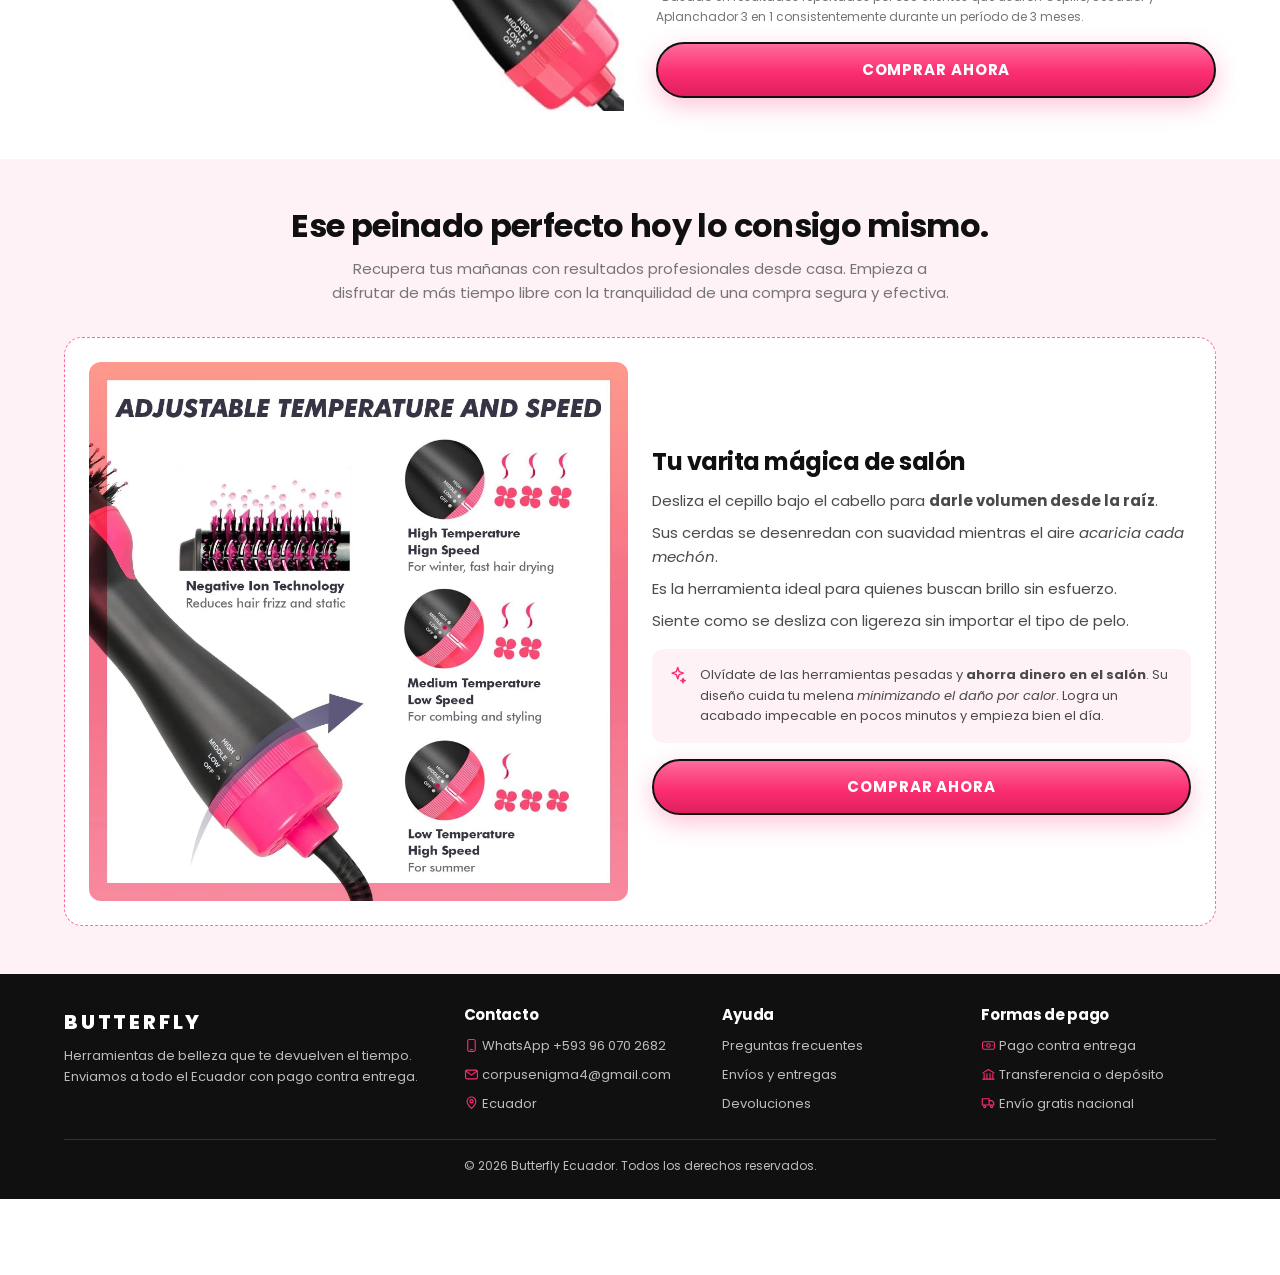
==== commit e9214df4: "Apunta la tienda al dominio nuevo butterflyec.netlify.app La tienda pasa de andeymejia3045-coder.git" ====
--- a/index.html
+++ b/index.html
@@ -7,17 +7,17 @@
 
 <title>Cepillo, Secador y Aplanchador 3 en 1 | Butterfly Ecuador</title>
 <meta name="description" content="Seca, alisa y da volumen en un solo paso. Acabado de salón en 10 minutos con menos daño. $29.99 con envío gratis a todo Ecuador. Pago contra entrega o transferencia.">
-<link rel="canonical" href="https://andeymejia3045-coder.github.io/butterfty.store/">
+<link rel="canonical" href="https://butterflyec.netlify.app/">
 
 <!-- Open Graph / redes sociales -->
 <meta property="og:type" content="product">
 <meta property="og:site_name" content="Butterfly">
 <meta property="og:title" content="Cepillo, Secador y Aplanchador 3 en 1 — 40% de descuento">
 <meta property="og:description" content="Acabado de salón en minutos con menos daño para tu cabello. Envío gratis a todo Ecuador y pago contra entrega.">
-<meta property="og:url" content="https://andeymejia3045-coder.github.io/butterfty.store/">
+<meta property="og:url" content="https://butterflyec.netlify.app/">
 <!-- Vista previa al compartir por WhatsApp y Facebook.
      Debe ser una URL absoluta y en formato .png o .jpg: las redes no leen .svg -->
-<meta property="og:image" content="https://andeymejia3045-coder.github.io/butterfty.store/assets/img/producto-1.png">
+<meta property="og:image" content="https://butterflyec.netlify.app/assets/img/producto-1.png">
 <meta property="og:image:width" content="800">
 <meta property="og:image:height" content="800">
 <meta property="og:locale" content="es_EC">
--- a/assets/css/styles.css
+++ b/assets/css/styles.css
@@ -1021,13 +1021,19 @@
   position: absolute;
   top: -10px;
   left: var(--sp-4);
+  right: var(--sp-4);
+  width: fit-content;
+  max-width: calc(100% - var(--sp-8));
   background: var(--negro);
   color: var(--blanco);
   font-size: 10px;
   font-weight: 800;
-  letter-spacing: 0.06em;
+  letter-spacing: 0.05em;
   padding: 3px 9px;
   border-radius: var(--r-pill);
+  white-space: nowrap;
+  overflow: hidden;
+  text-overflow: ellipsis;
 }
 
 .pack--destacado .pack__etiqueta {
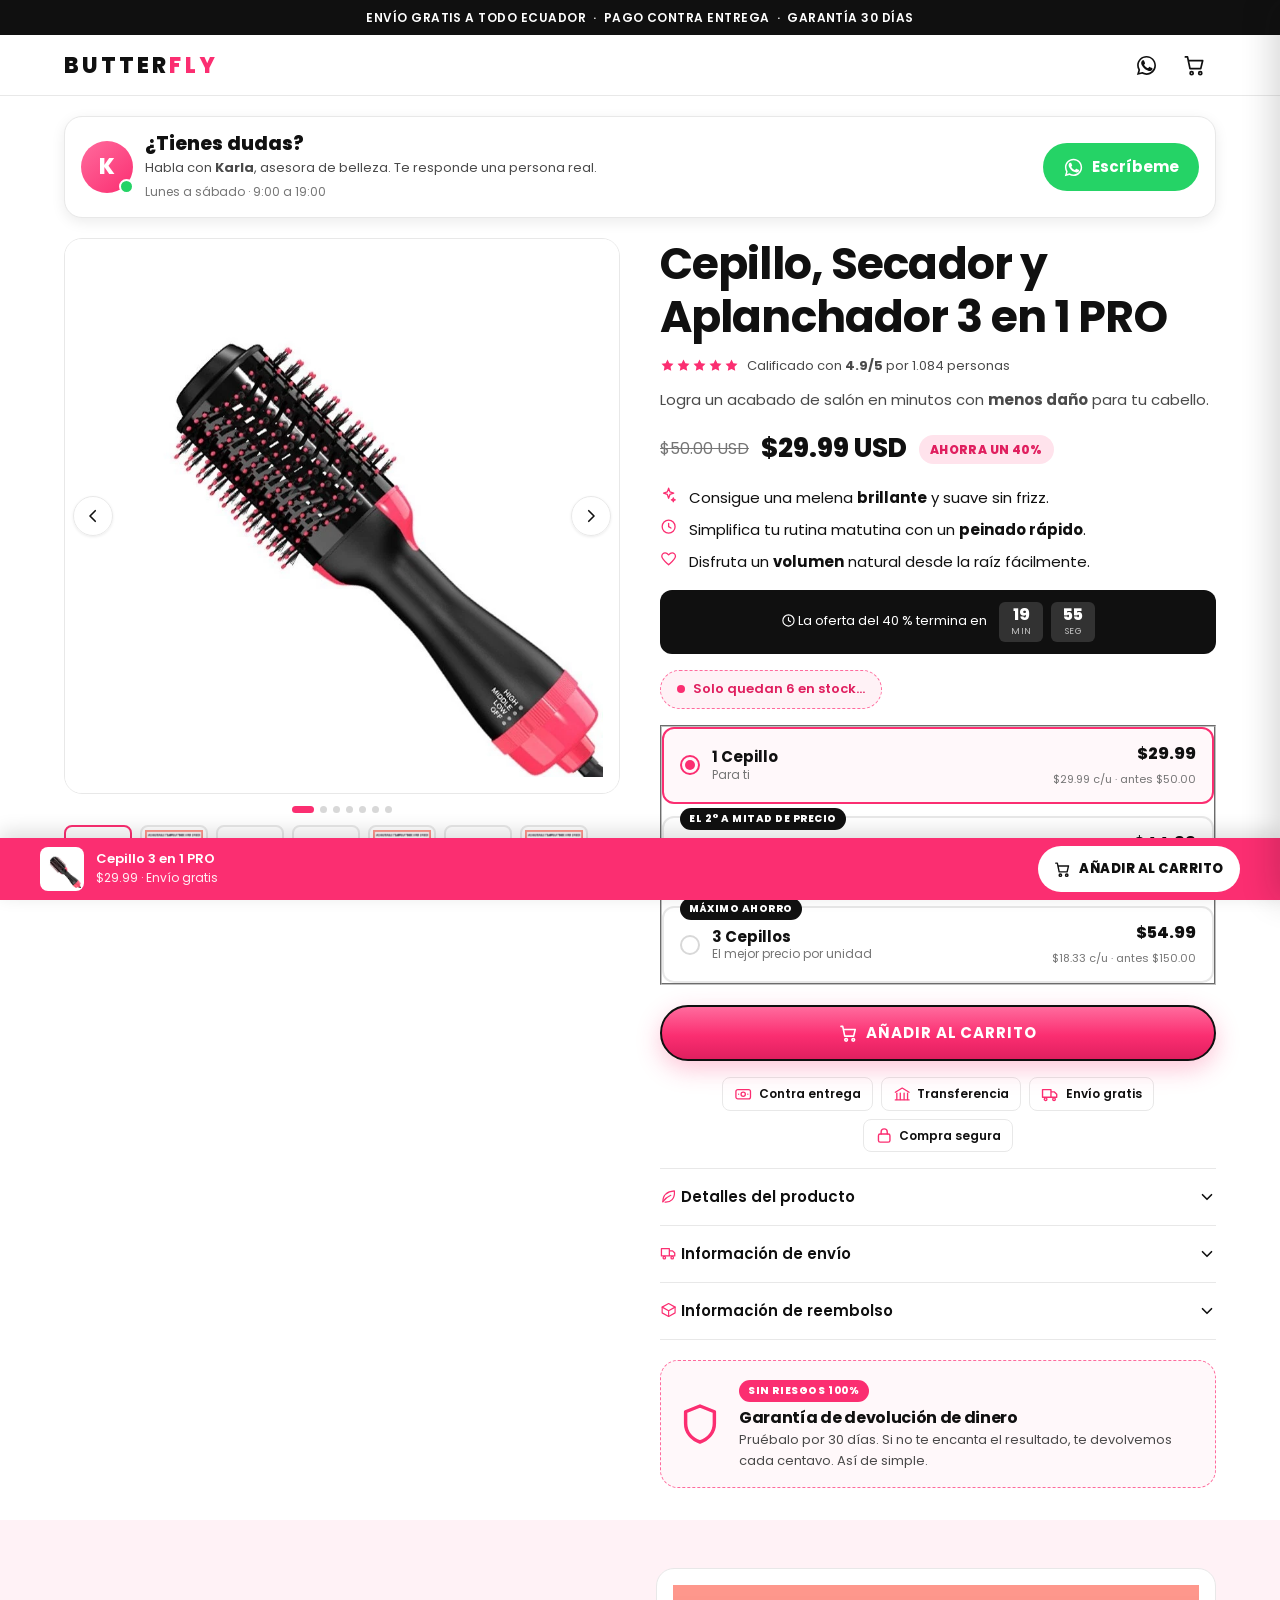
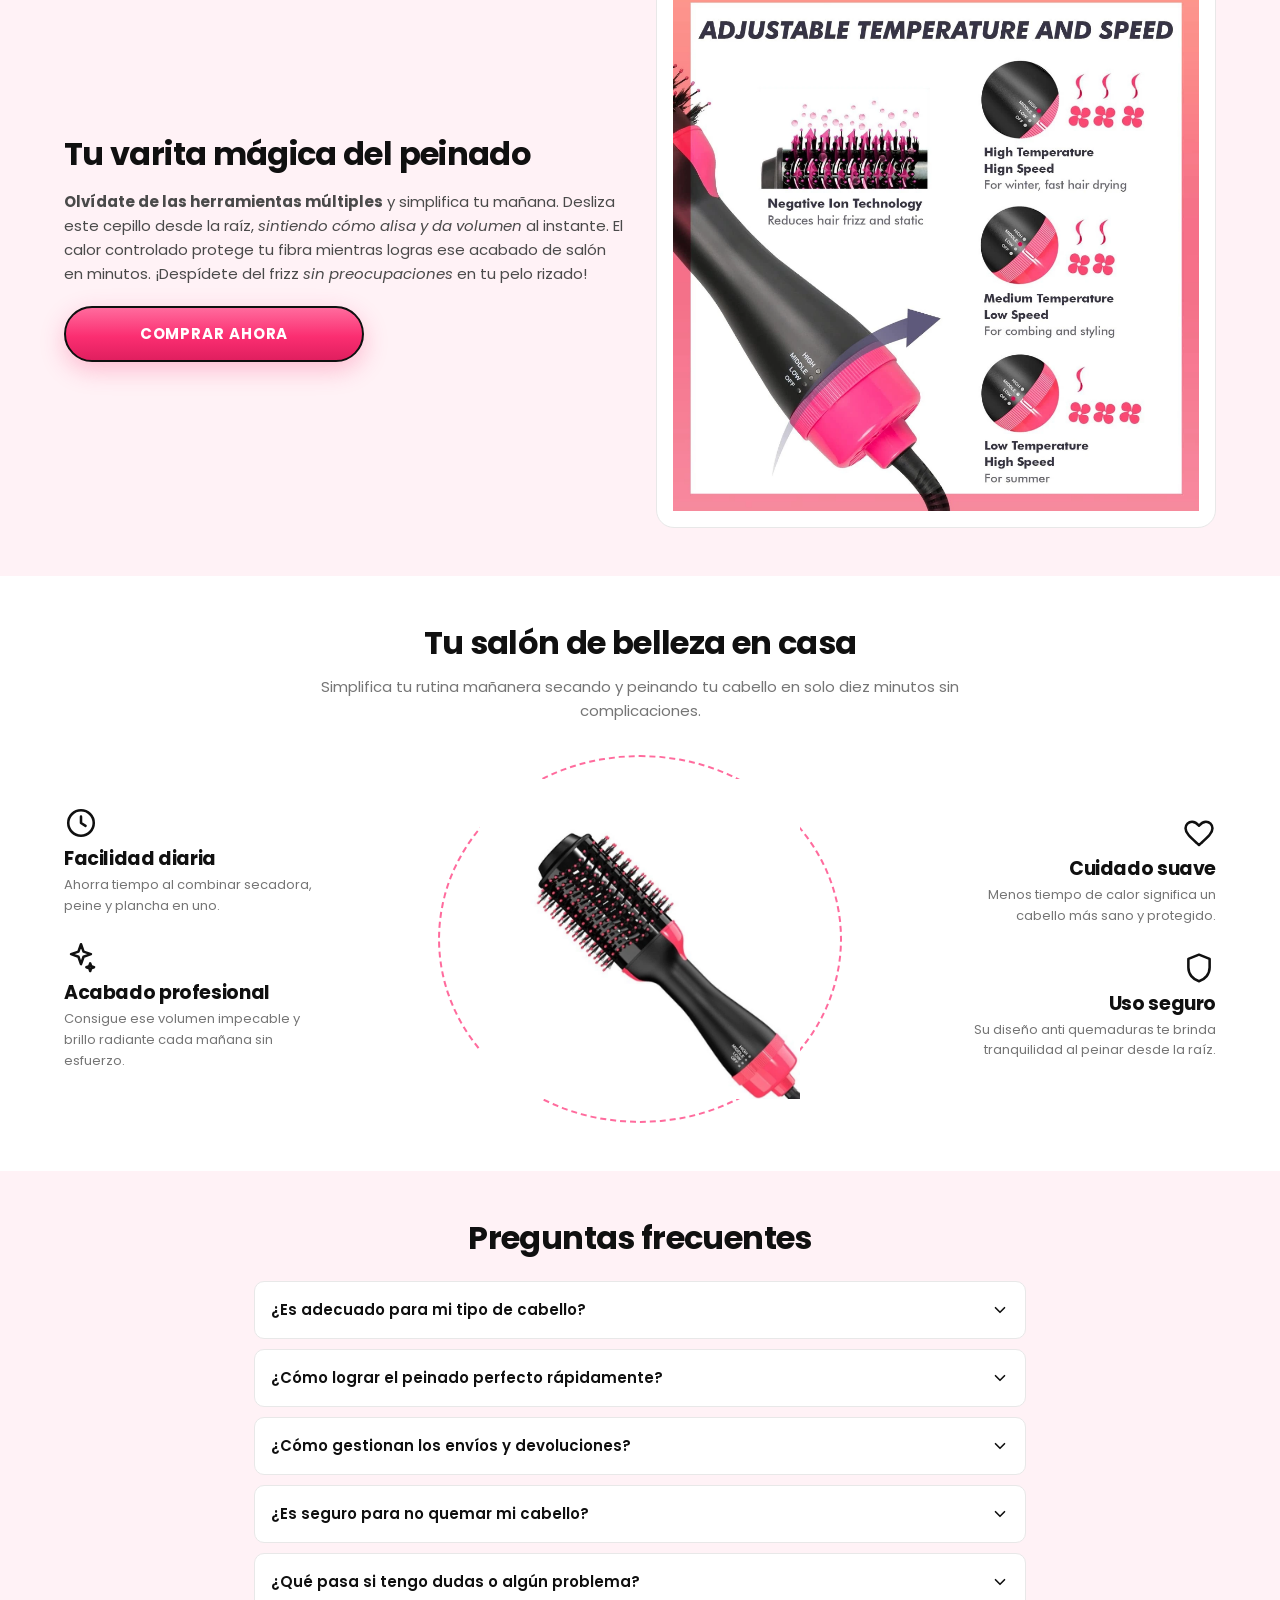
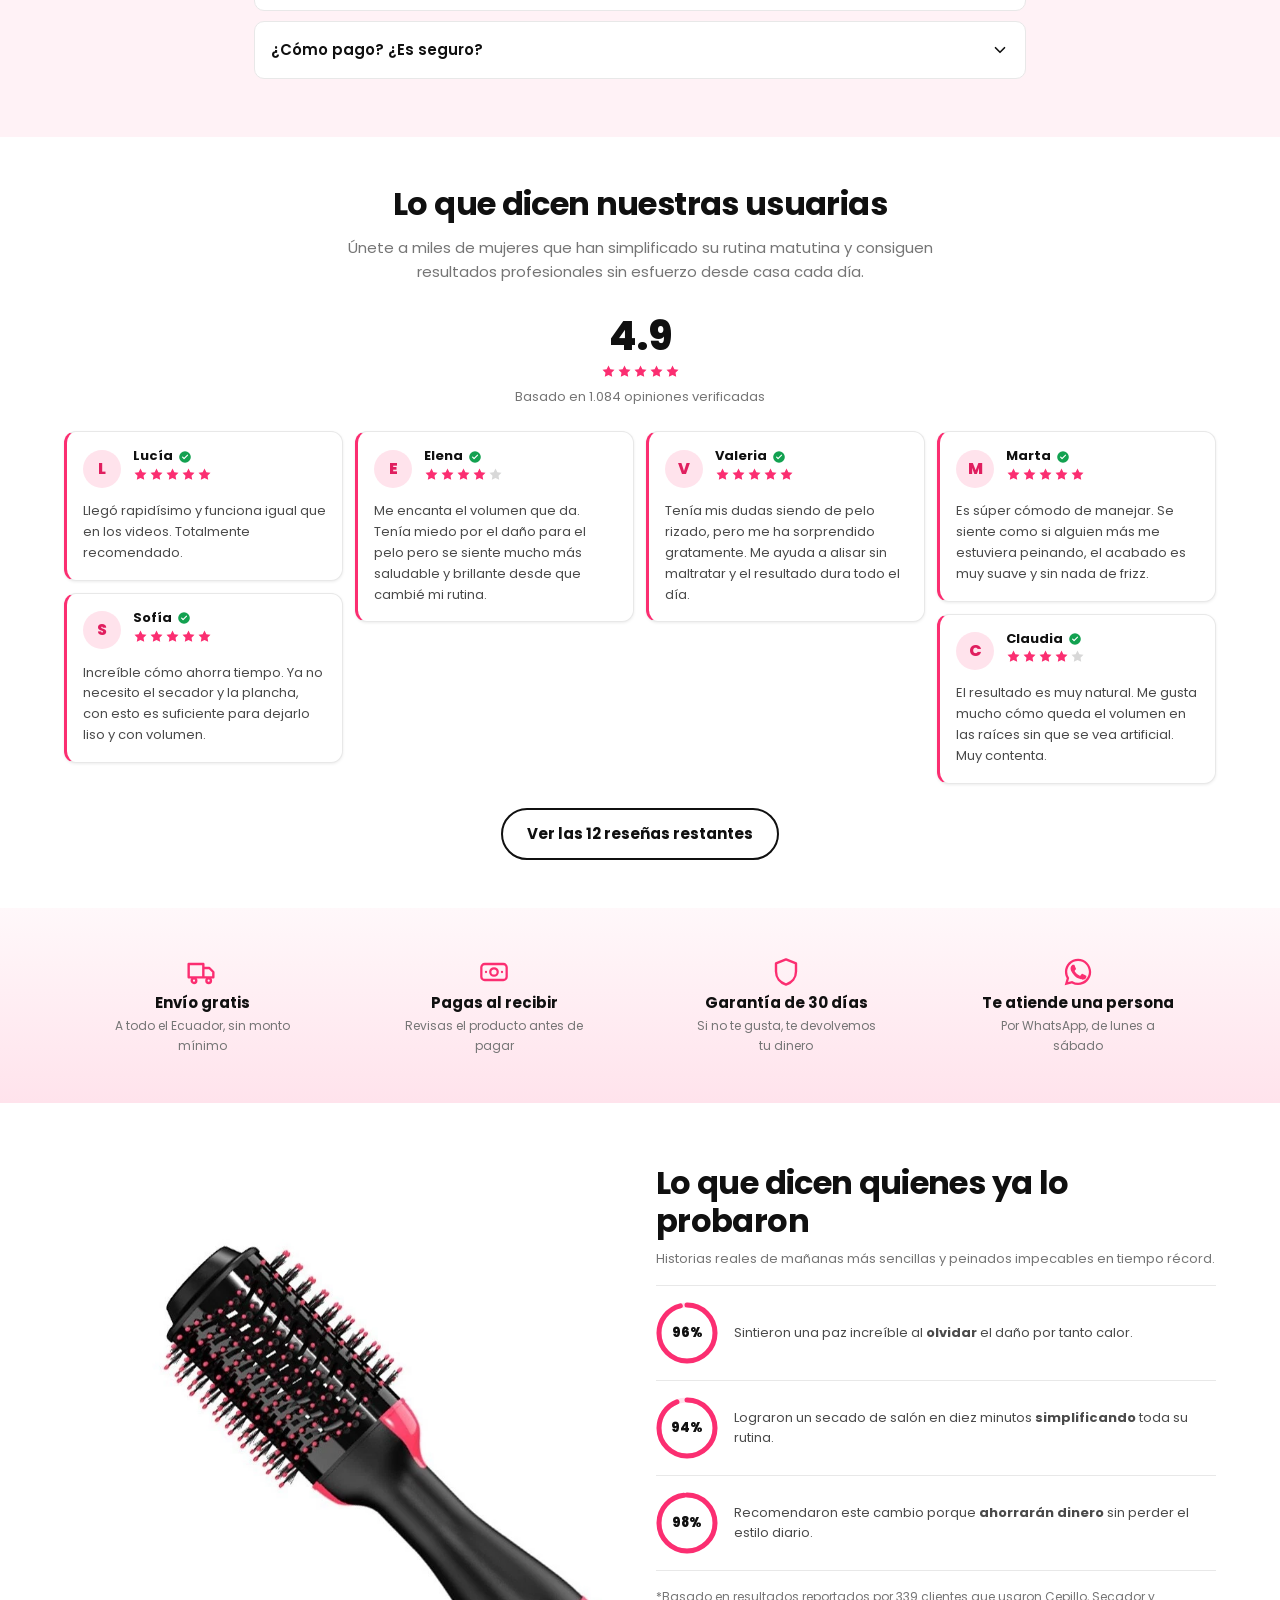
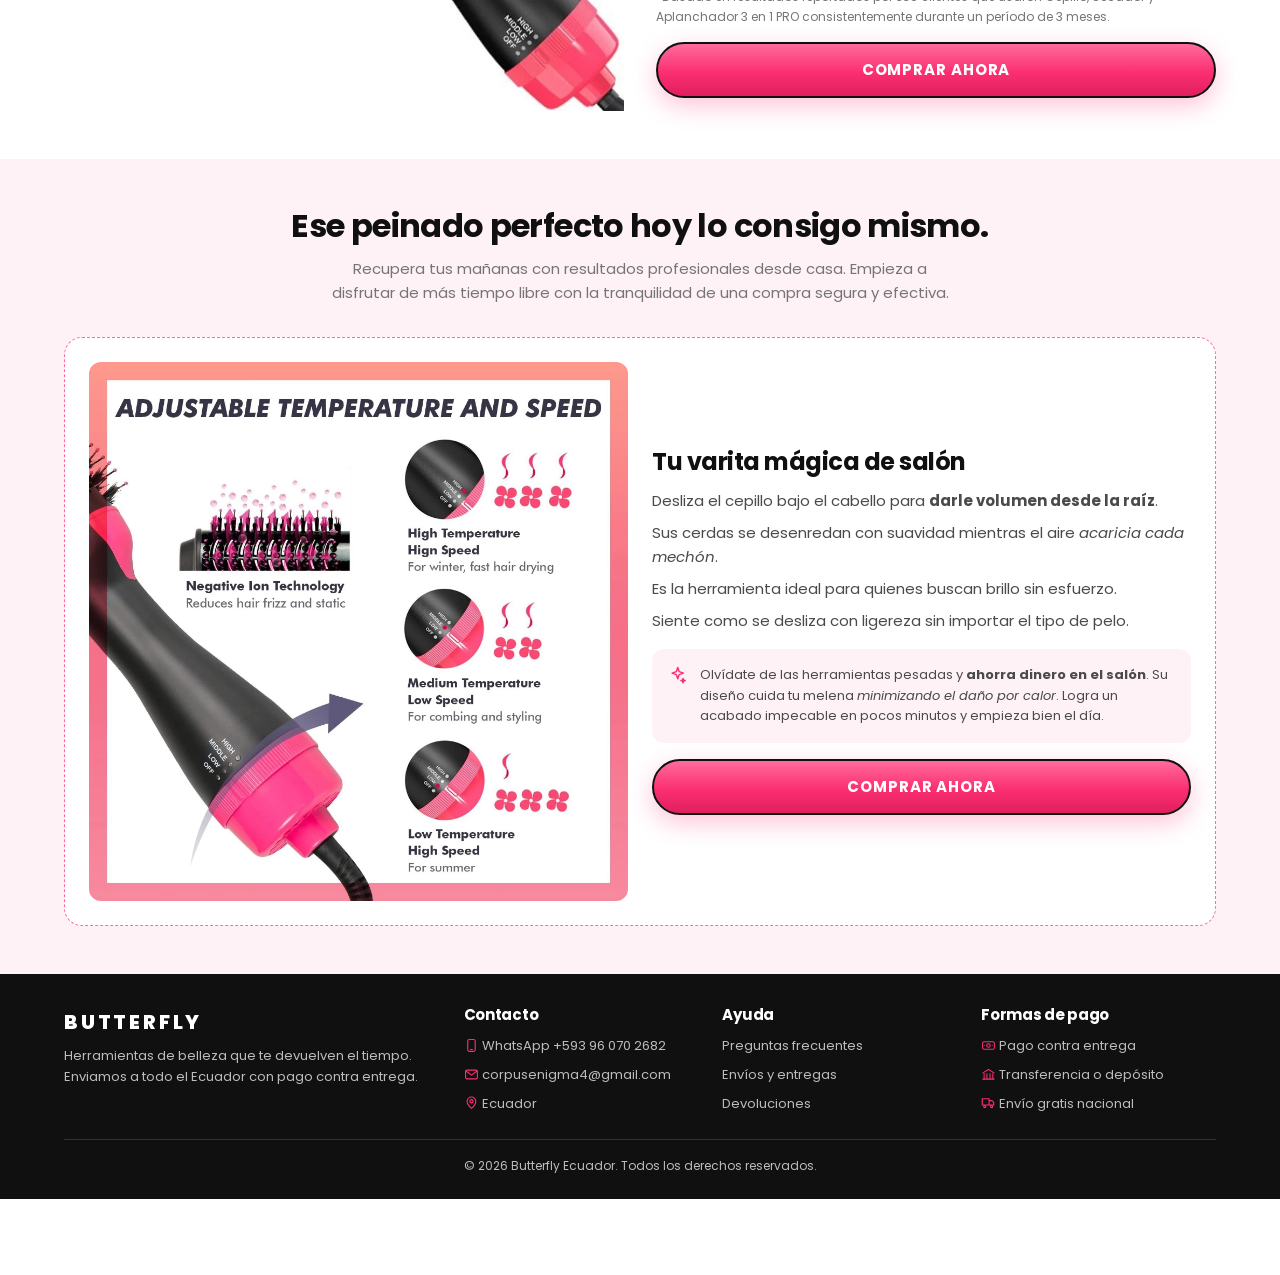
==== commit 7b0c0c8f: "Añade PRO al nombre del producto" ====
--- a/index.html
+++ b/index.html
@@ -5,14 +5,14 @@
 <meta name="viewport" content="width=device-width, initial-scale=1, viewport-fit=cover">
 <meta name="theme-color" content="#FB2E71">
 
-<title>Cepillo, Secador y Aplanchador 3 en 1 | Butterfly Ecuador</title>
+<title>Cepillo, Secador y Aplanchador 3 en 1 PRO | Butterfly Ecuador</title>
 <meta name="description" content="Seca, alisa y da volumen en un solo paso. Acabado de salón en 10 minutos con menos daño. $29.99 con envío gratis a todo Ecuador. Pago contra entrega o transferencia.">
 <link rel="canonical" href="https://butterflyec.netlify.app/">
 
 <!-- Open Graph / redes sociales -->
 <meta property="og:type" content="product">
 <meta property="og:site_name" content="Butterfly">
-<meta property="og:title" content="Cepillo, Secador y Aplanchador 3 en 1 — 40% de descuento">
+<meta property="og:title" content="Cepillo, Secador y Aplanchador 3 en 1 PRO — 40% de descuento">
 <meta property="og:description" content="Acabado de salón en minutos con menos daño para tu cabello. Envío gratis a todo Ecuador y pago contra entrega.">
 <meta property="og:url" content="https://butterflyec.netlify.app/">
 <!-- Vista previa al compartir por WhatsApp y Facebook.
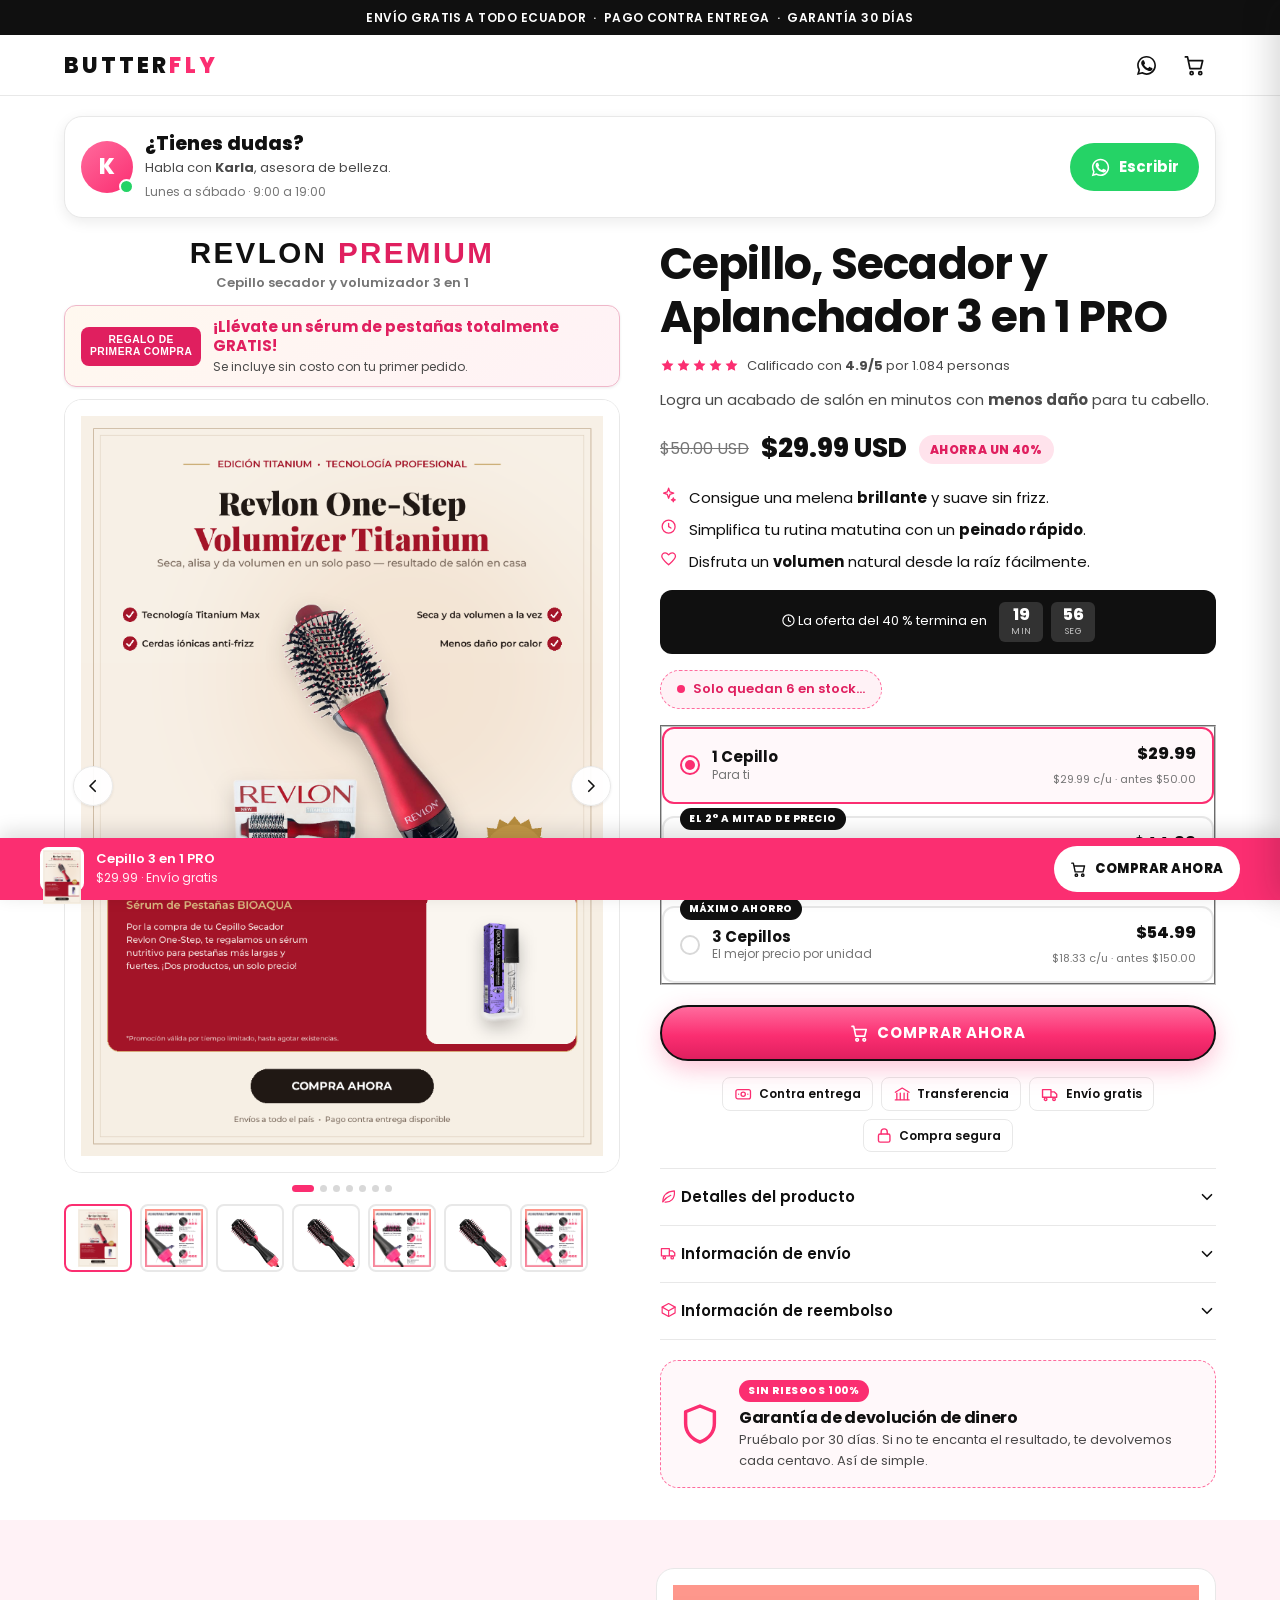
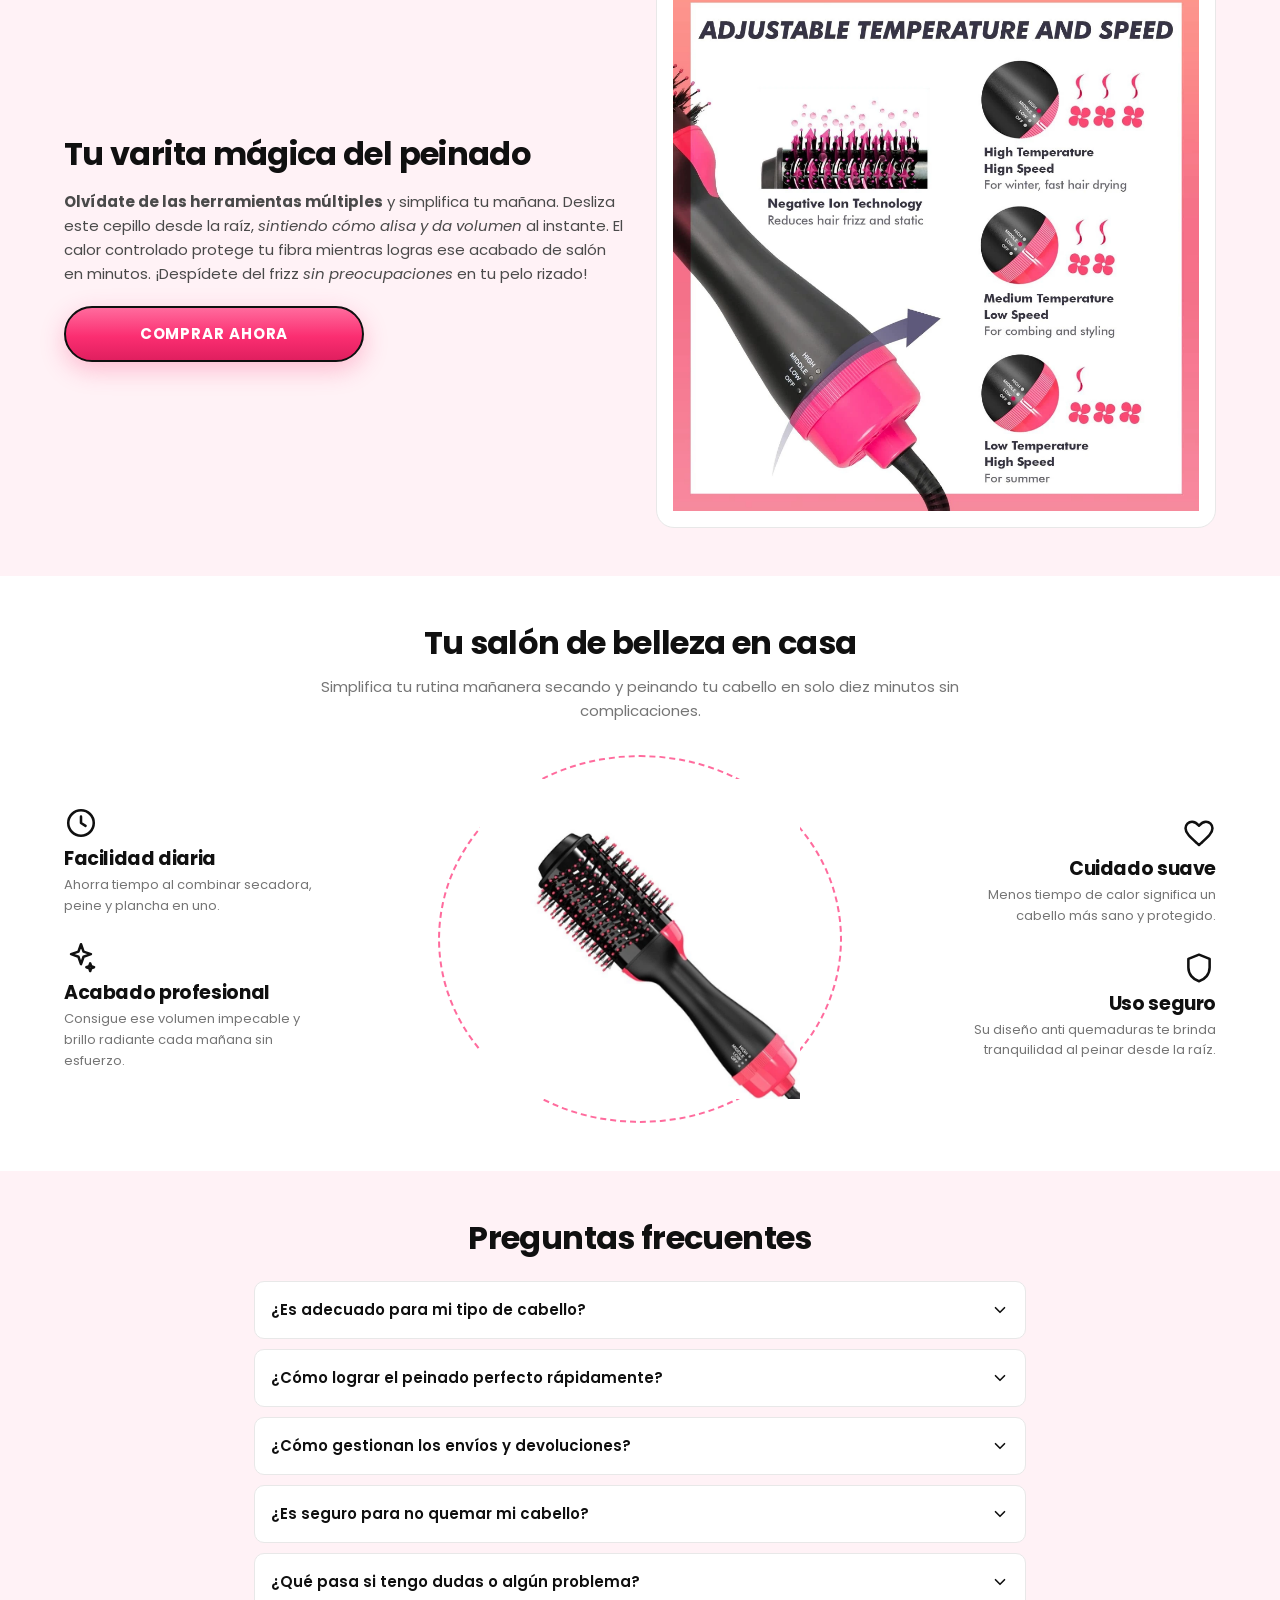
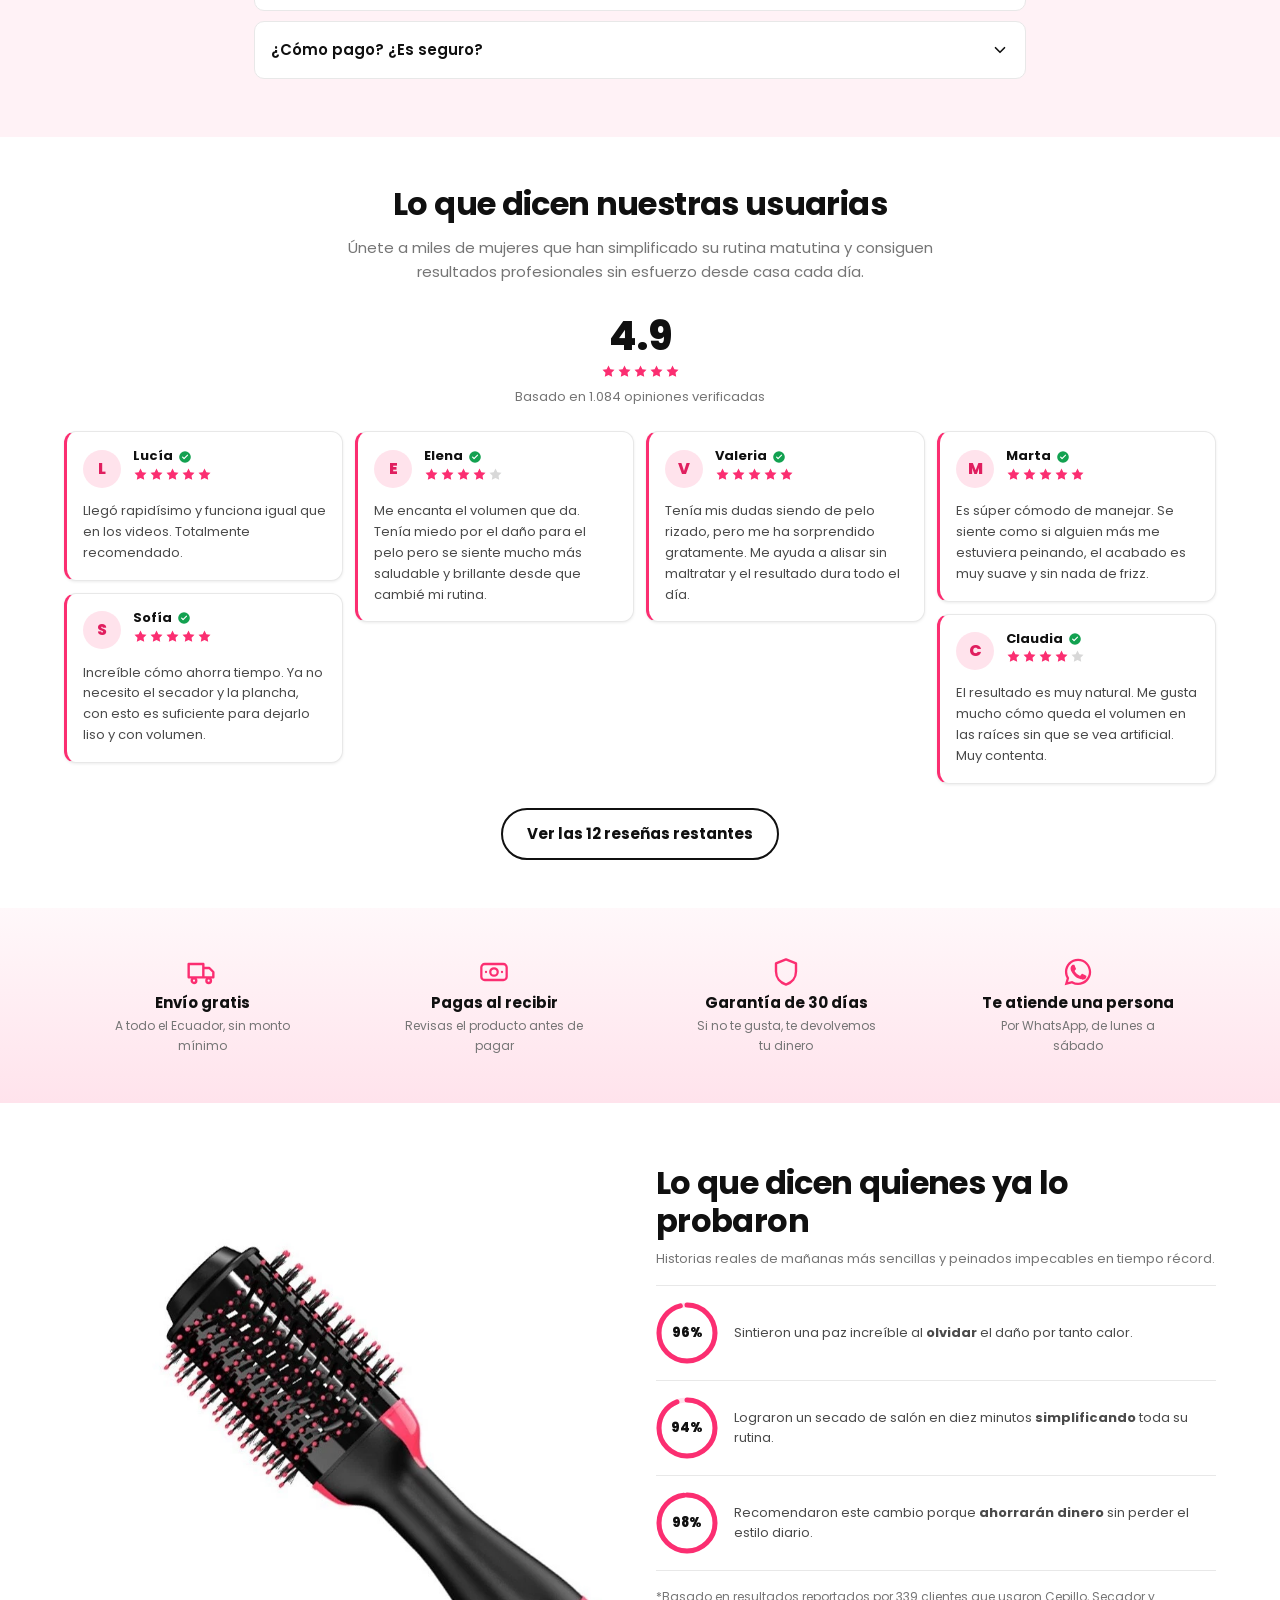
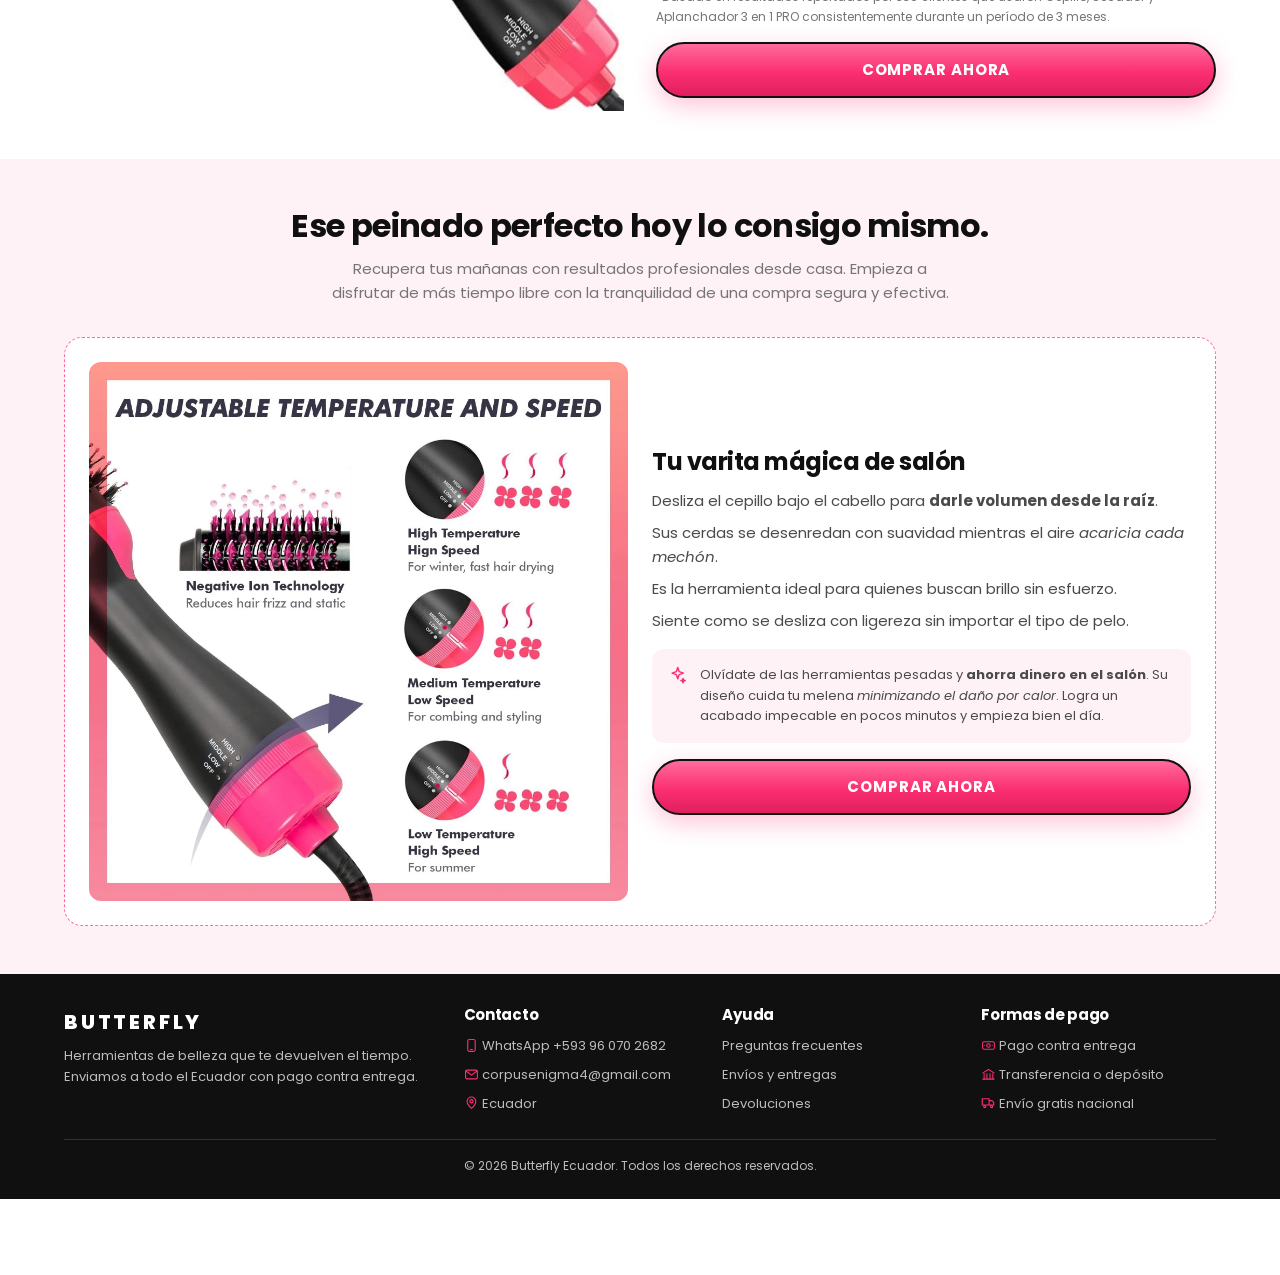
==== commit 12e3a95c: "Optimiza cabecera móvil y oferta de primera compra" ====
--- a/index.html
+++ b/index.html
@@ -75,6 +75,19 @@
 
     <!-- ---------- Galería ---------- -->
     <div class="producto__galeria">
+      <div class="producto__identidad" aria-label="Producto Revlon Premium">
+        <p class="producto__marca">REVLON <span>PREMIUM</span></p>
+        <p class="producto__tipo">Cepillo secador y volumizador 3 en 1</p>
+      </div>
+
+      <div class="regalo-primera-compra" aria-label="Regalo por primera compra">
+        <span class="regalo-primera-compra__sello">REGALO DE<br>PRIMERA COMPRA</span>
+        <div class="regalo-primera-compra__mensaje">
+          <strong>¡Llévate un sérum de pestañas totalmente GRATIS!</strong>
+          <span>Se incluye sin costo con tu primer pedido.</span>
+        </div>
+      </div>
+
       <div class="galeria__marco">
         <div class="galeria__pista" id="galeriaPista" tabindex="0" role="region" aria-label="Imágenes del producto, desliza para ver más"></div>
 
@@ -125,7 +138,7 @@
 
       <button class="btn btn--cta btn--bloque" id="btnAgregar">
         <span data-icono-carrito-btn></span>
-        AÑADIR AL CARRITO
+        COMPRAR AHORA
       </button>
 
       <div class="metodos-pago">
@@ -383,8 +396,8 @@
     </div>
     <button class="barra-sticky__btn" id="stickyBtn">
       <span data-icono-carrito-sticky></span>
-      <span class="corto">AÑADIR</span>
-      <span class="largo">AÑADIR AL CARRITO</span>
+      <span class="corto">COMPRAR</span>
+      <span class="largo">COMPRAR AHORA</span>
     </button>
   </div>
 </div>
--- a/assets/css/styles.css
+++ b/assets/css/styles.css
@@ -620,6 +620,72 @@
   }
 }
 
+/* En celular ocupa una sola fila compacta para no desplazar el producto */
+@media (max-width: 559px) {
+  .asesora {
+    display: grid;
+    grid-template-columns: 42px minmax(0, 1fr) auto;
+    gap: var(--sp-2);
+    padding: 10px 12px;
+    border-radius: var(--r-md);
+    box-shadow: var(--sombra-sm);
+  }
+
+  .asesora__avatar {
+    width: 42px;
+    height: 42px;
+    font-size: 1.1rem;
+  }
+
+  .asesora__punto {
+    width: 13px;
+    height: 13px;
+  }
+
+  .asesora__info {
+    align-self: center;
+  }
+
+  .asesora__titulo {
+    font-size: 0.9rem;
+    line-height: 1.1;
+  }
+
+  .asesora__texto {
+    margin-top: 2px;
+    font-size: 0.72rem;
+    line-height: 1.25;
+  }
+
+  .asesora__horario {
+    display: none;
+  }
+
+  .asesora__btn {
+    align-self: center;
+    min-height: 38px;
+    padding-inline: 11px;
+    gap: 5px;
+    font-size: 0.75rem;
+  }
+
+  .asesora__btn svg {
+    width: 18px;
+    height: 18px;
+  }
+}
+
+@media (max-width: 360px) {
+  .asesora__btn {
+    width: 40px;
+    padding: 0;
+  }
+
+  .asesora__btn span {
+    display: none;
+  }
+}
+
 /* -------------------------------------------------------------------------
    6. PRODUCTO — LAYOUT PRINCIPAL
    ------------------------------------------------------------------------- */
@@ -630,6 +696,109 @@
 .producto__grid {
   display: grid;
   gap: var(--sp-6);
+}
+
+/* Identidad y oferta, visibles antes de la imagen principal */
+.producto__identidad {
+  text-align: center;
+  margin-bottom: var(--sp-3);
+}
+
+.producto__marca {
+  color: var(--negro);
+  font-size: clamp(1.4rem, 4vw, 1.85rem);
+  font-weight: 900;
+  letter-spacing: 0.08em;
+  line-height: 1;
+}
+
+.producto__marca span {
+  color: var(--rosa-oscuro);
+}
+
+.producto__tipo {
+  margin-top: 5px;
+  color: var(--gris-500);
+  font-size: var(--t-sm);
+  font-weight: 600;
+}
+
+.regalo-primera-compra {
+  display: flex;
+  align-items: center;
+  gap: var(--sp-3);
+  margin-bottom: var(--sp-3);
+  padding: var(--sp-3) var(--sp-4);
+  border: 1px solid #efb7c9;
+  border-radius: var(--r-md);
+  background: linear-gradient(135deg, #fff8ef 0%, var(--rosa-fondo) 100%);
+  box-shadow: var(--sombra-sm);
+}
+
+.regalo-primera-compra__sello {
+  flex: 0 0 auto;
+  padding: 7px 9px;
+  border-radius: var(--r-sm);
+  background: var(--rosa-oscuro);
+  color: var(--blanco);
+  font-size: 0.64rem;
+  font-weight: 900;
+  line-height: 1.2;
+  letter-spacing: 0.05em;
+  text-align: center;
+}
+
+.regalo-primera-compra__mensaje {
+  min-width: 0;
+}
+
+.regalo-primera-compra__mensaje strong {
+  display: block;
+  color: var(--rosa-oscuro);
+  font-size: var(--t-base);
+  line-height: 1.25;
+}
+
+.regalo-primera-compra__mensaje span {
+  display: block;
+  margin-top: 3px;
+  color: var(--gris-700);
+  font-size: var(--t-xs);
+  line-height: 1.3;
+}
+
+@media (max-width: 559px) {
+  .producto__identidad {
+    margin-bottom: var(--sp-2);
+  }
+
+  .producto__marca {
+    font-size: 1.25rem;
+  }
+
+  .producto__tipo {
+    margin-top: 4px;
+    font-size: 0.72rem;
+  }
+
+  .regalo-primera-compra {
+    gap: var(--sp-2);
+    margin-bottom: var(--sp-2);
+    padding: 9px 10px;
+  }
+
+  .regalo-primera-compra__sello {
+    padding: 6px 7px;
+    font-size: 0.54rem;
+  }
+
+  .regalo-primera-compra__mensaje strong {
+    font-size: 0.82rem;
+  }
+
+  .regalo-primera-compra__mensaje span {
+    font-size: 0.66rem;
+  }
 }
 
 /* Galería */
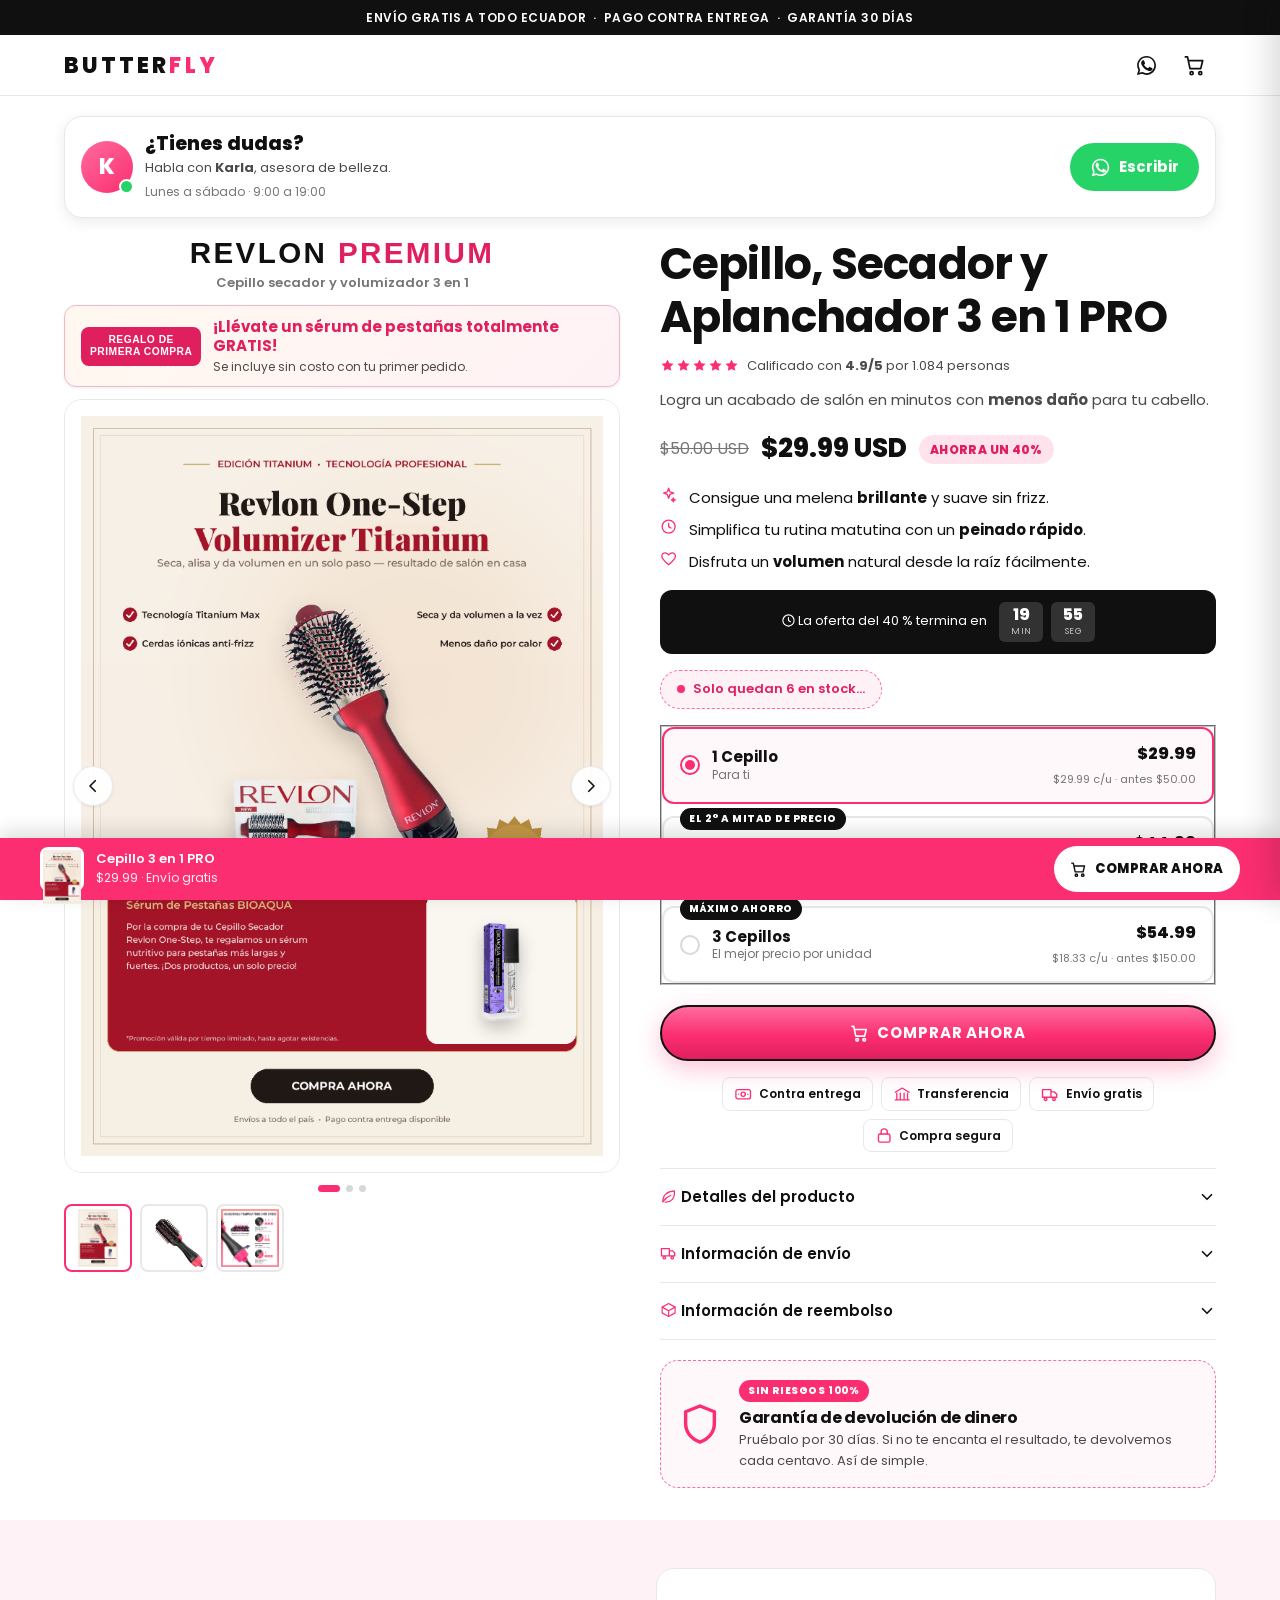
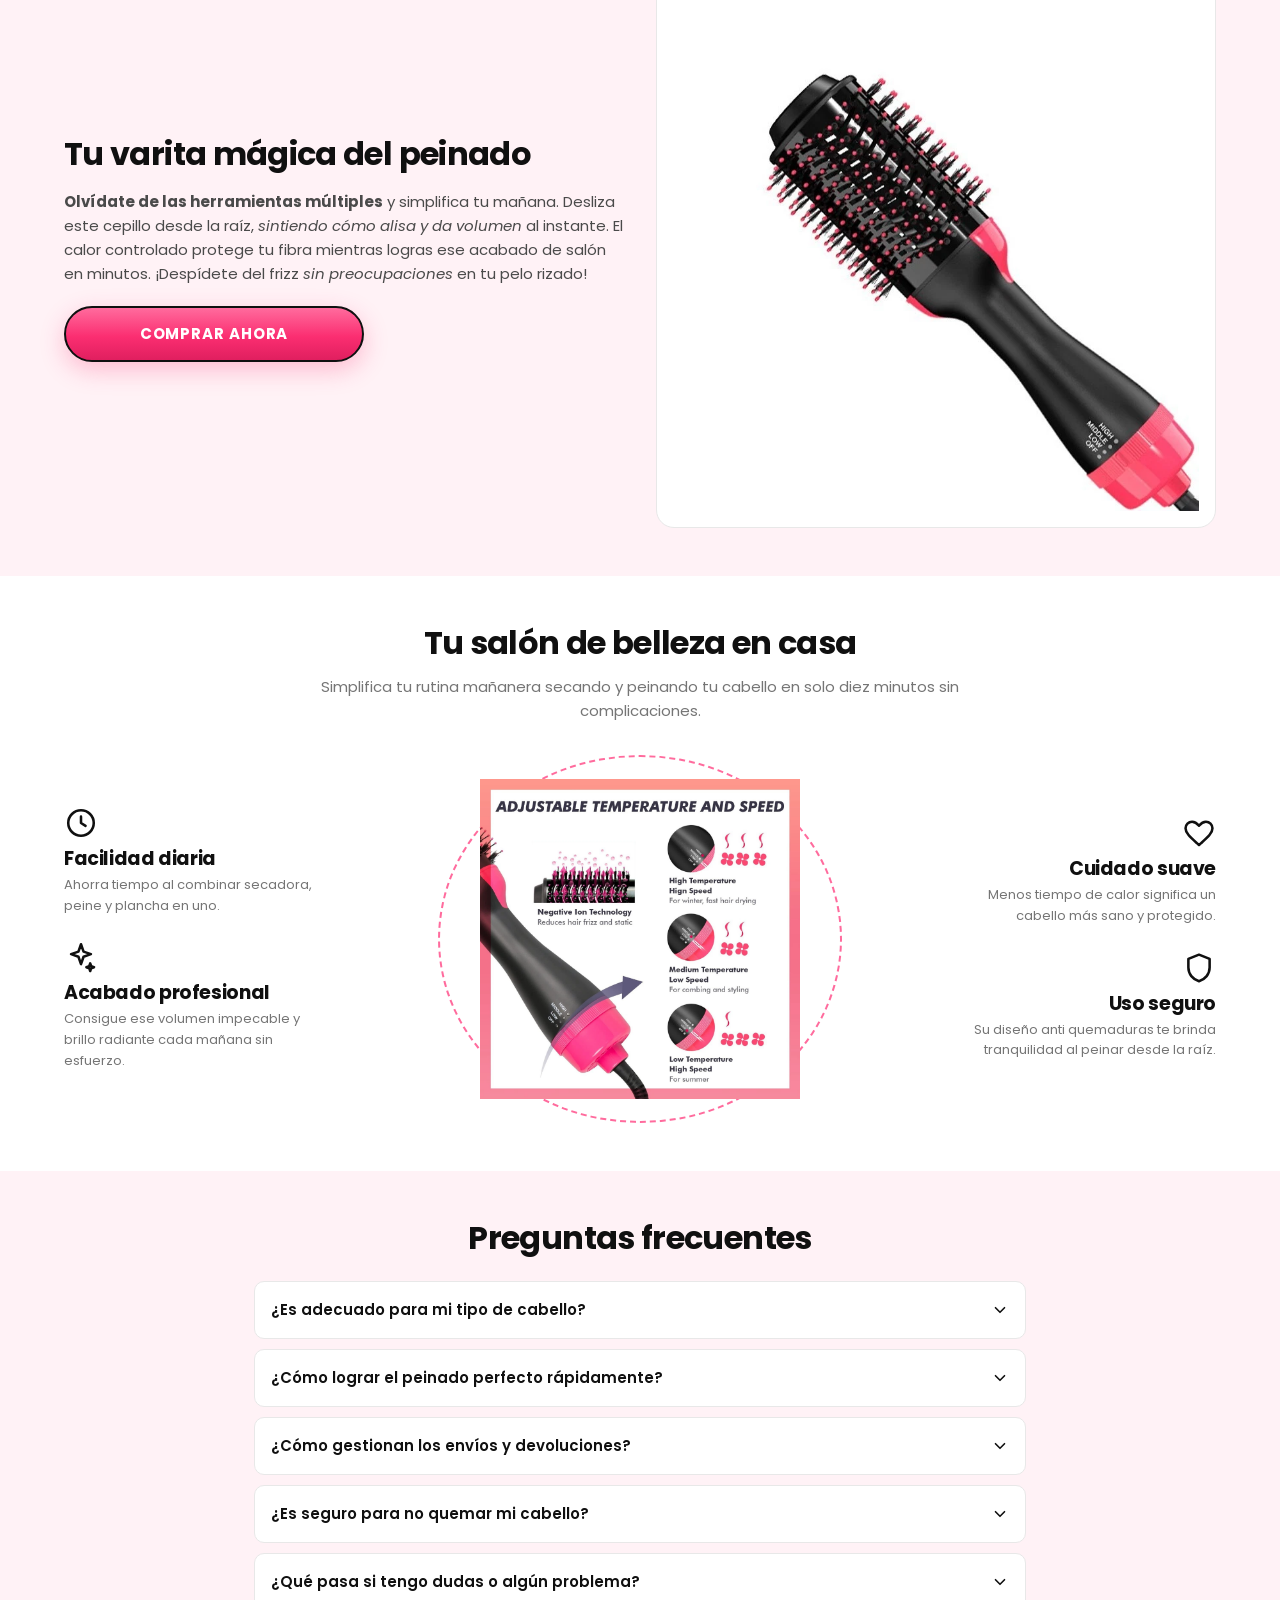
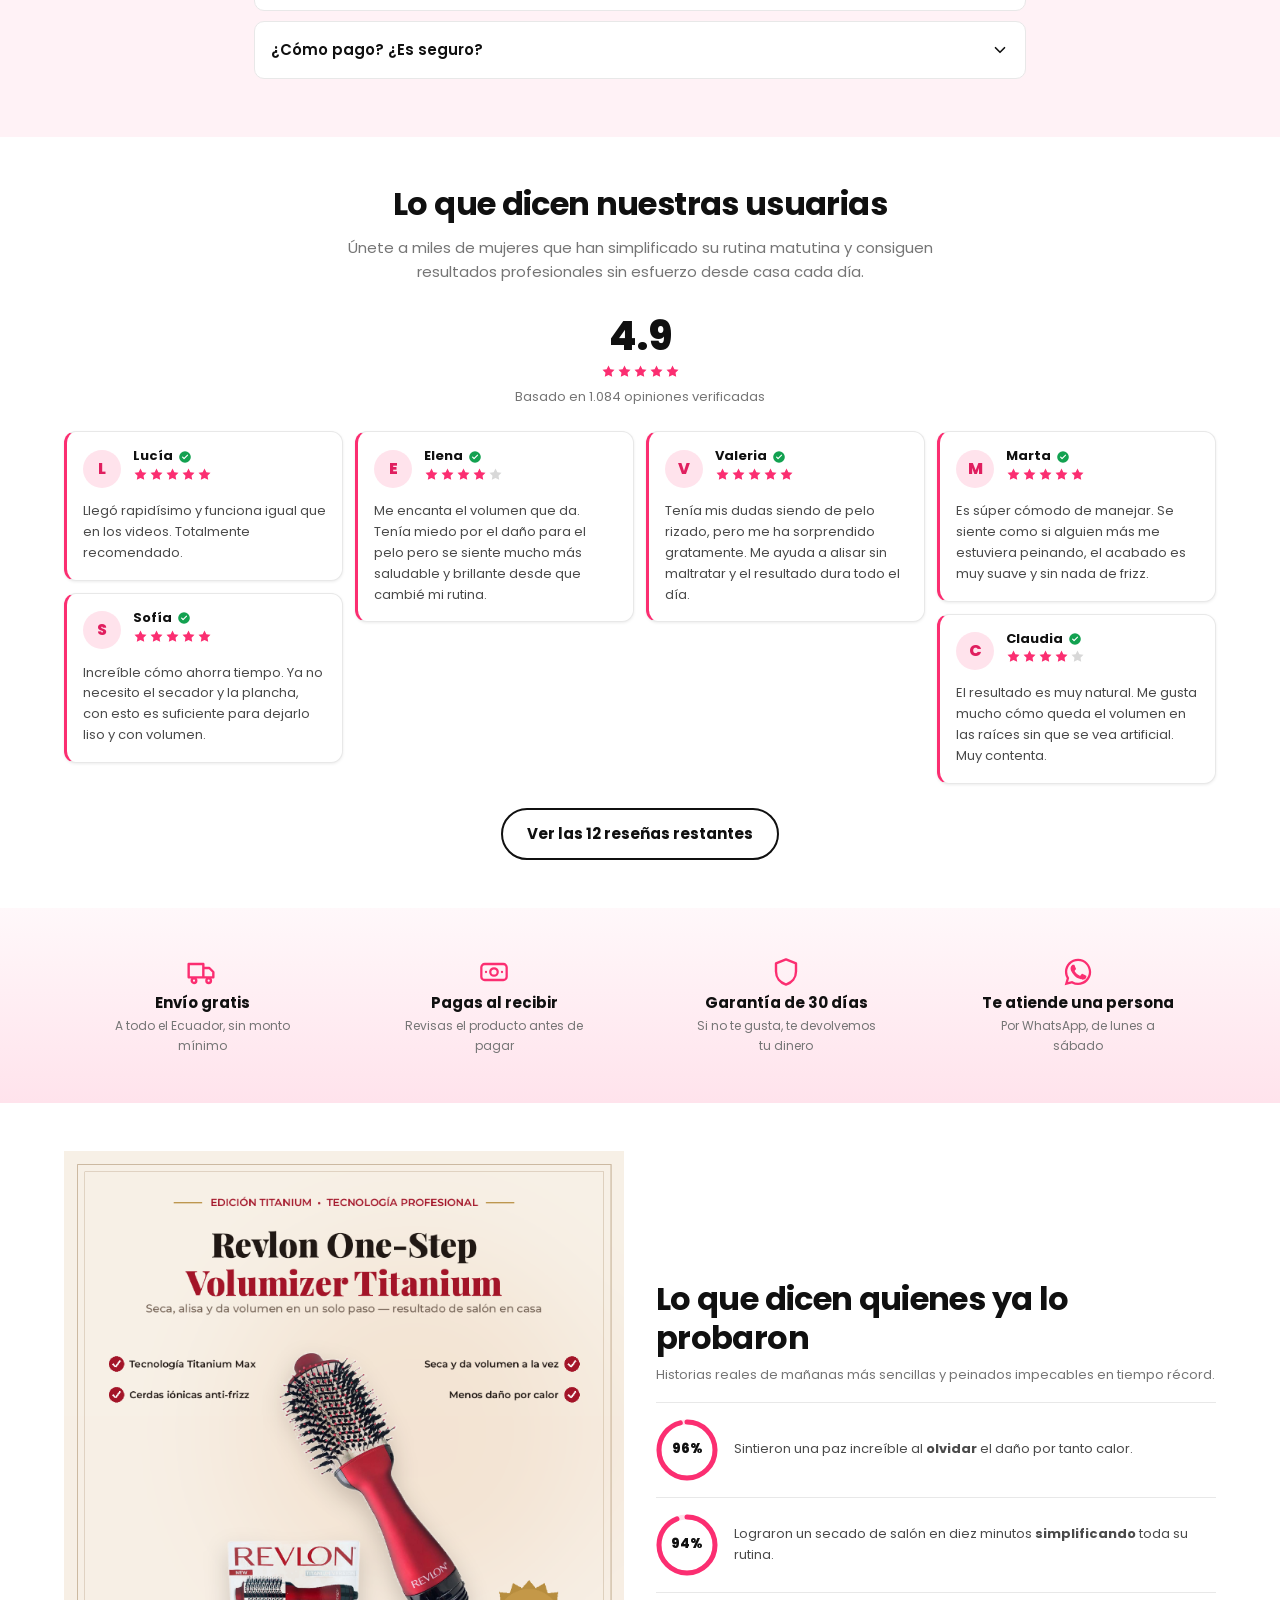
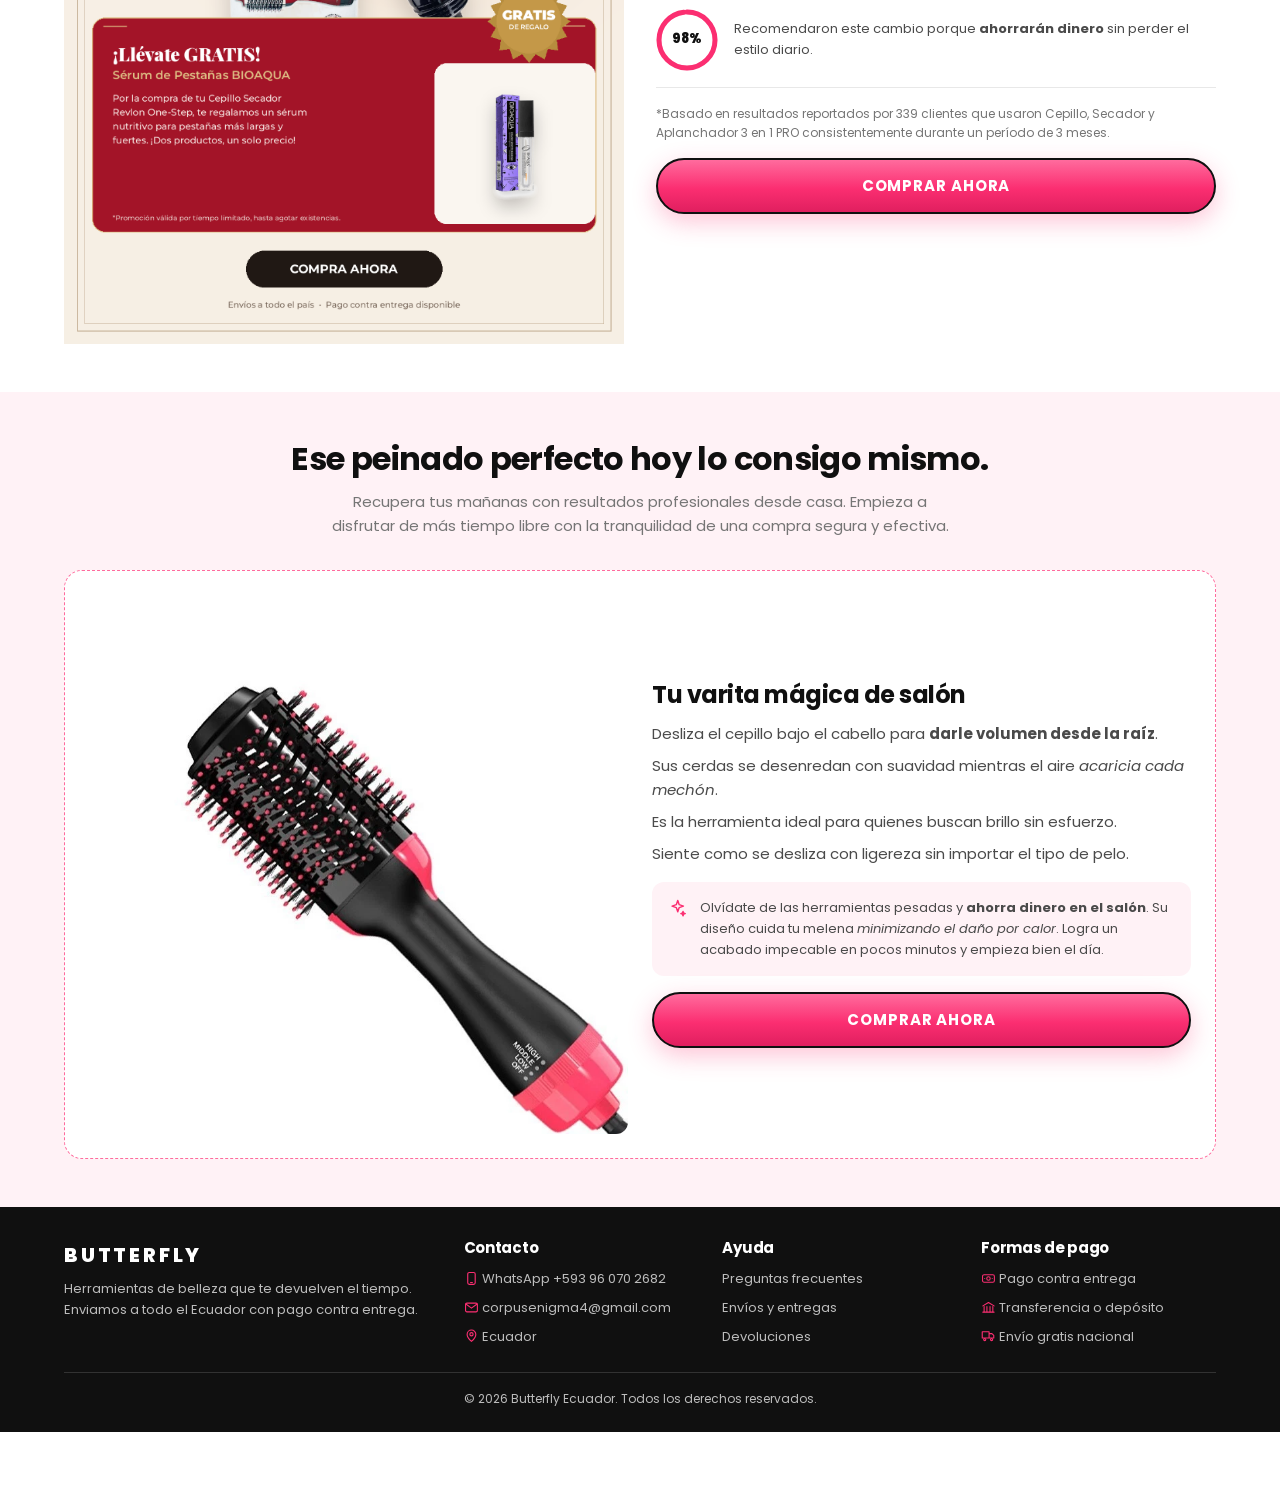
==== commit 622c732c: "Instala GA4 y actualiza galería secundaria" ====
--- a/index.html
+++ b/index.html
@@ -409,6 +409,7 @@
 <script type="application/ld+json" id="datosEstructurados"></script>
 
 <script src="assets/js/config.js"></script>
+<script src="assets/js/analytics.js"></script>
 <script src="assets/js/contenido.js"></script>
 <script src="assets/js/tienda.js"></script>
 <script src="assets/js/landing.js"></script>
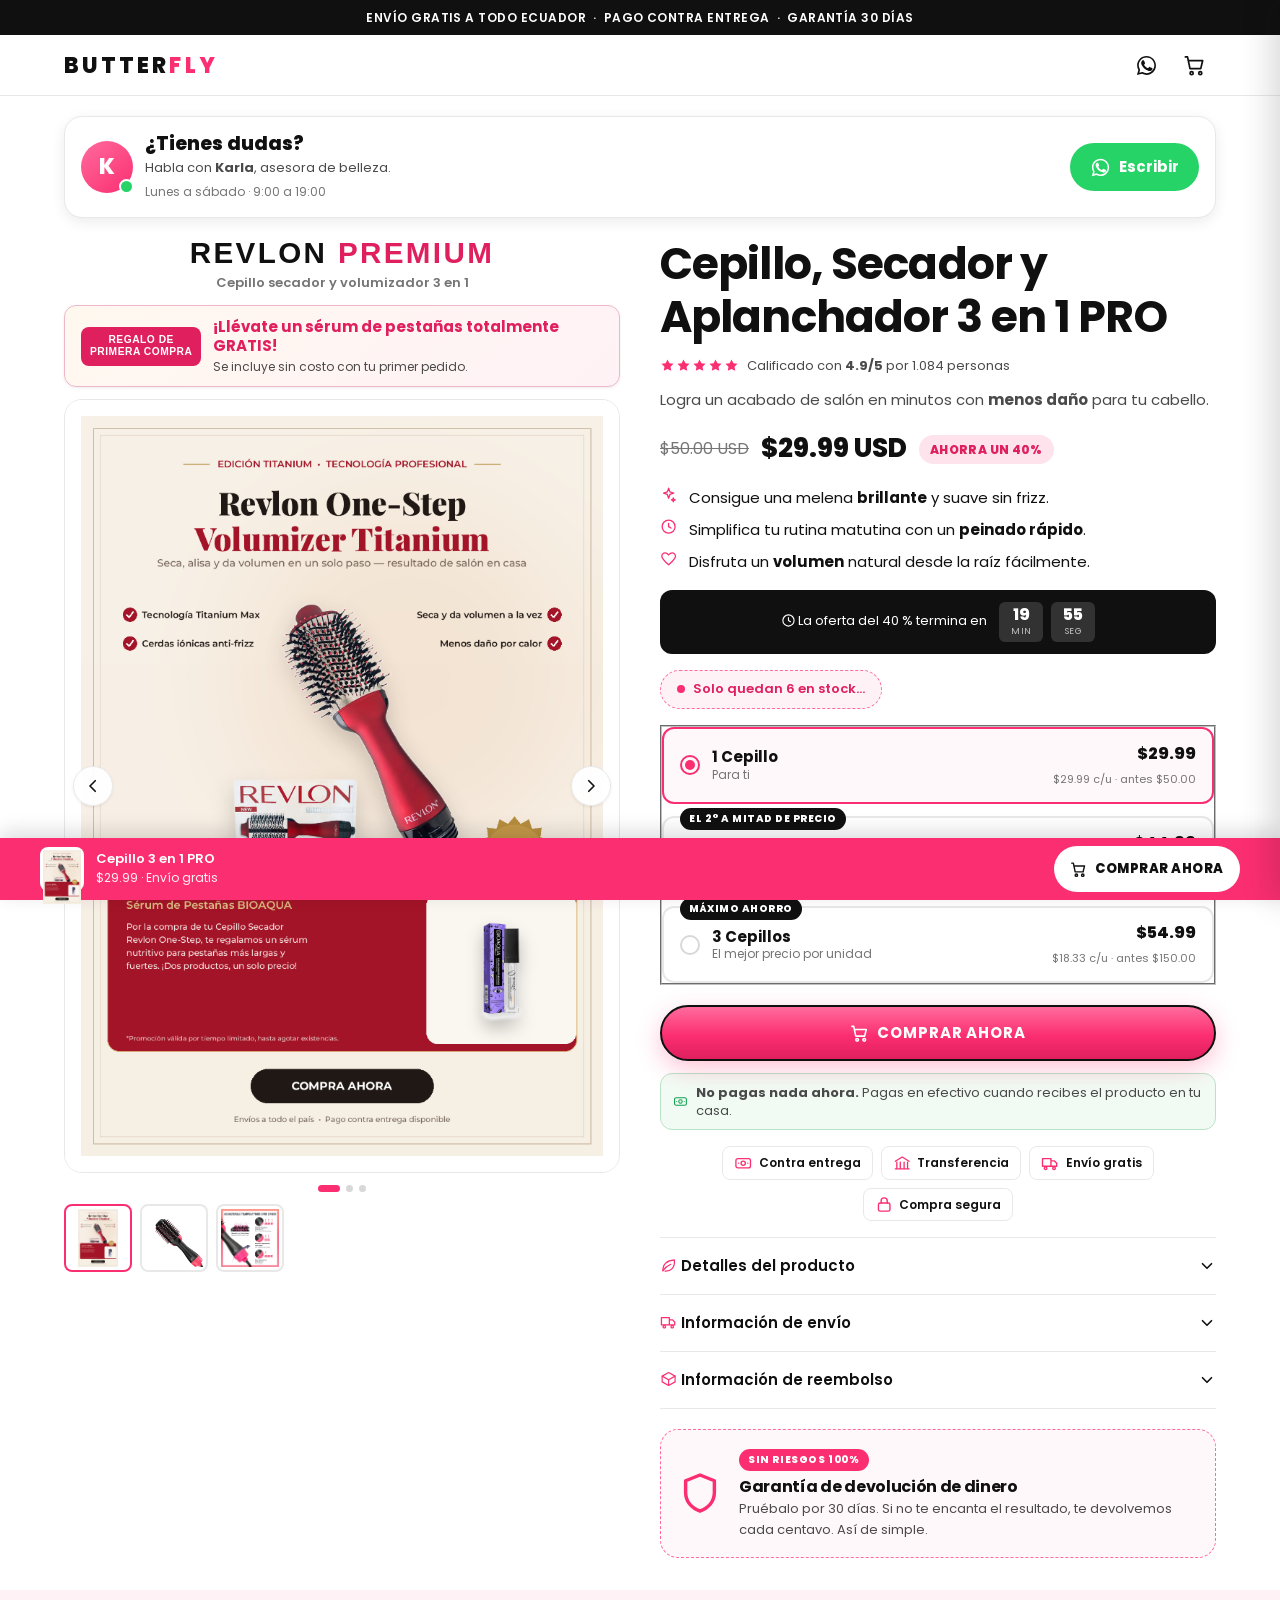
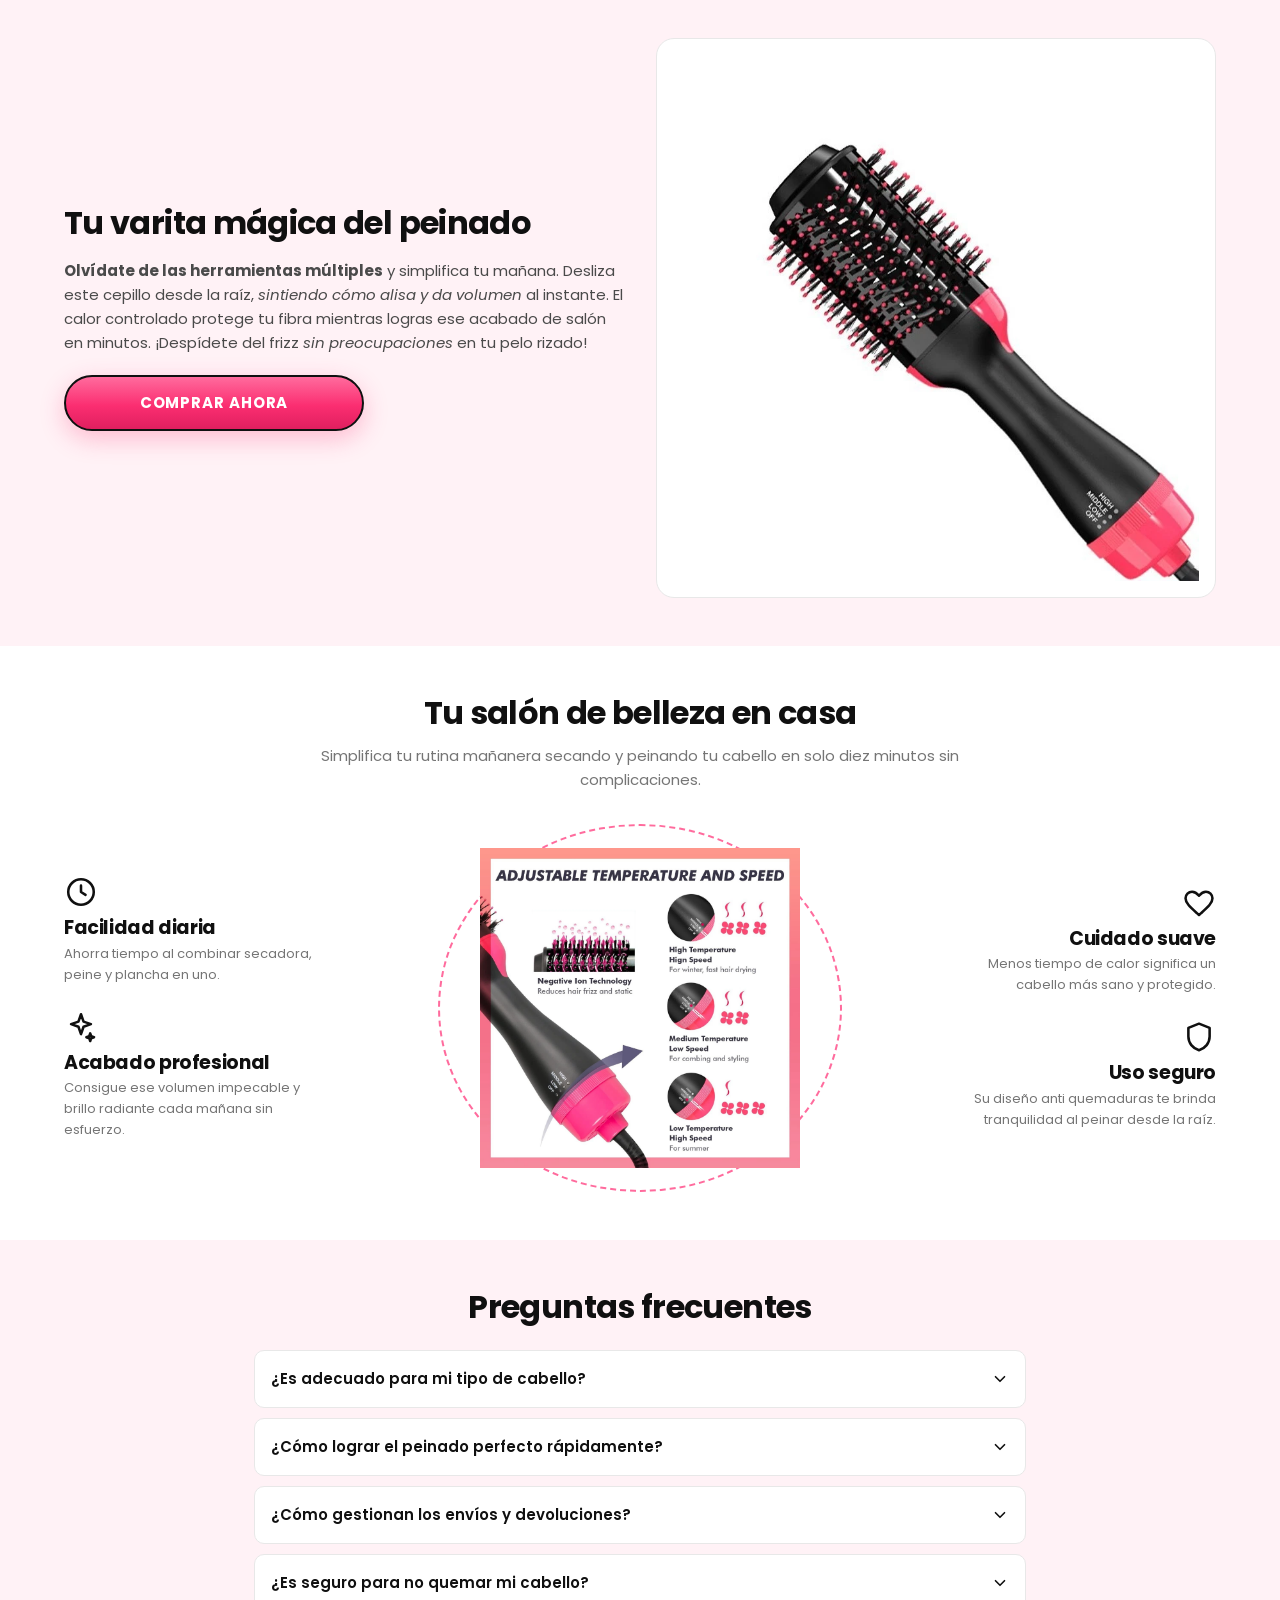
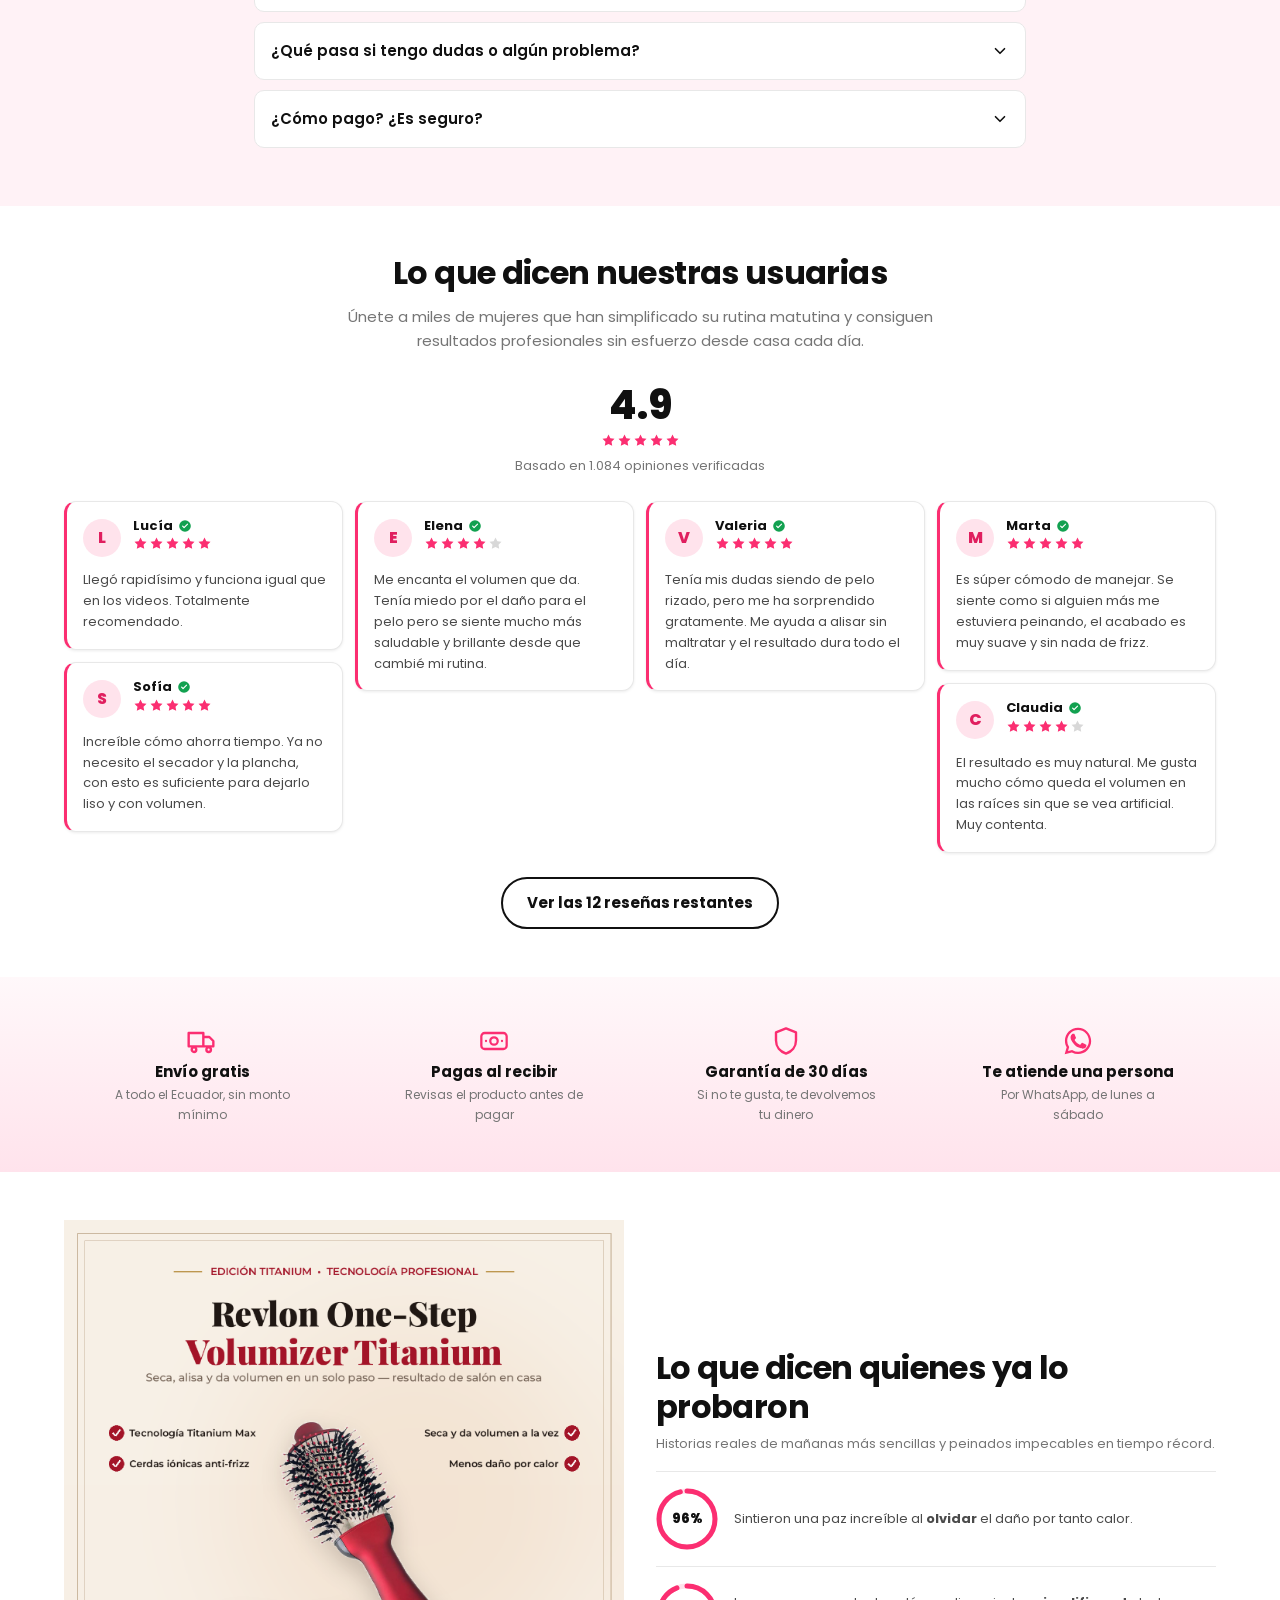
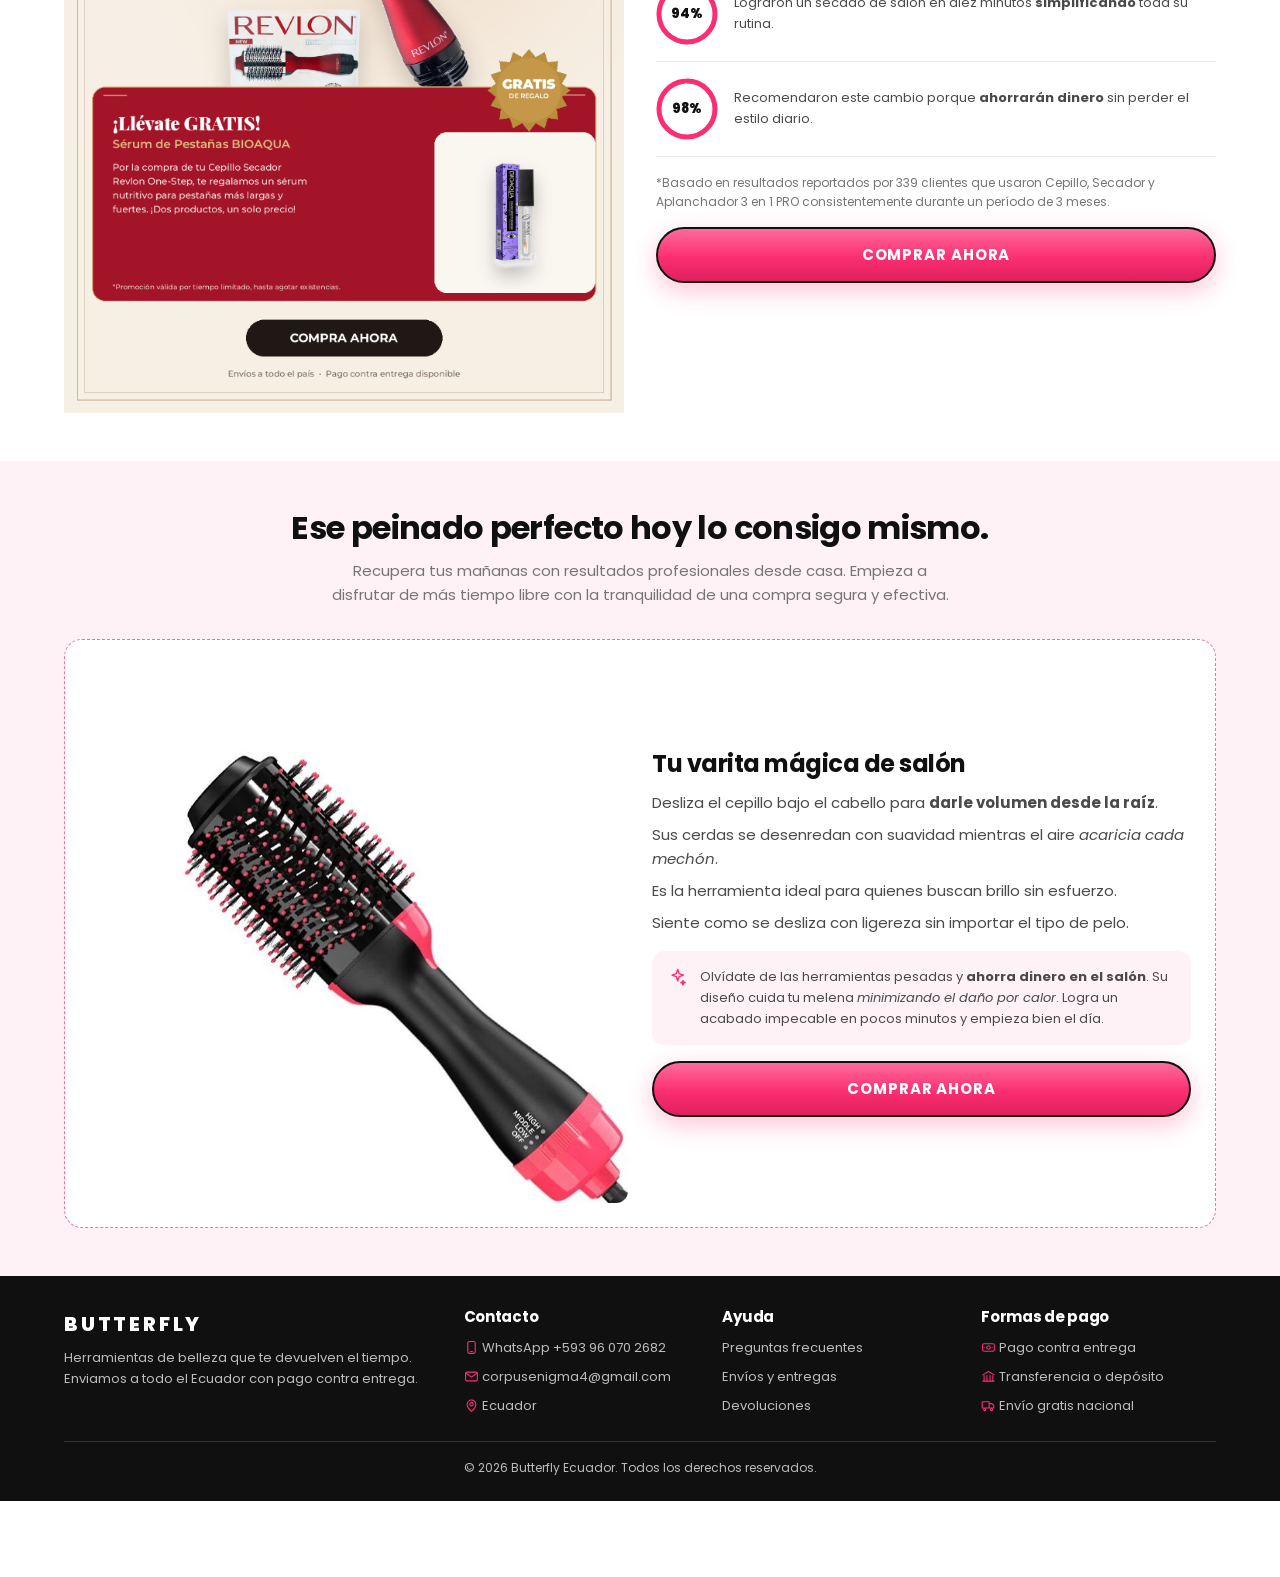
==== commit 360ea8d1: "Simplifica la compra en celular" ====
--- a/index.html
+++ b/index.html
@@ -141,6 +141,11 @@
         COMPRAR AHORA
       </button>
 
+      <p class="promesa-pago">
+        <span class="ico" data-icono="billete" aria-hidden="true"></span>
+        <span><strong>No pagas nada ahora.</strong> Pagas en efectivo cuando recibes el producto en tu casa.</span>
+      </p>
+
       <div class="metodos-pago">
         <span class="metodos-pago__item"><span class="ico" data-icono="billete"></span> Contra entrega</span>
         <span class="metodos-pago__item"><span class="ico" data-icono="banco"></span> Transferencia</span>
--- a/assets/css/styles.css
+++ b/assets/css/styles.css
@@ -1709,6 +1709,159 @@
 }
 
 /* -------------------------------------------------------------------------
+   12.b PROMESA DE PAGO CONTRA ENTREGA
+   ------------------------------------------------------------------------- */
+.promesa-pago {
+  display: flex;
+  align-items: center;
+  gap: var(--sp-2);
+  margin-top: var(--sp-3);
+  padding: 10px 12px;
+  border: 1px solid #b9e3c6;
+  border-radius: var(--r-md);
+  background: #f1fbf4;
+  color: var(--gris-700);
+  font-size: var(--t-sm);
+  line-height: 1.35;
+}
+
+.promesa-pago .ico {
+  flex: 0 0 auto;
+  color: var(--verde);
+}
+
+.promesa-cod {
+  display: flex;
+  gap: var(--sp-3);
+  align-items: flex-start;
+  margin-bottom: var(--sp-5);
+  padding: var(--sp-4);
+  border: 1px solid #b9e3c6;
+  border-radius: var(--r-lg);
+  background: #f1fbf4;
+}
+
+.promesa-cod__icono {
+  flex: 0 0 auto;
+  width: 26px;
+  height: 26px;
+  color: var(--verde);
+}
+
+.promesa-cod__titulo {
+  font-weight: 800;
+  font-size: var(--t-lg);
+  line-height: 1.2;
+  margin-bottom: 4px;
+}
+
+.promesa-cod__texto {
+  font-size: var(--t-sm);
+  color: var(--gris-700);
+  line-height: 1.4;
+}
+
+/* Campos opcionales plegados: menos campos a la vista = menos abandono */
+.opcionales {
+  border: 1px dashed var(--gris-300);
+  border-radius: var(--r-md);
+  padding: 10px var(--sp-4);
+  background: var(--gris-100);
+}
+
+.opcionales__titulo {
+  display: flex;
+  align-items: center;
+  min-height: 44px;
+  font-size: var(--t-sm);
+  font-weight: 600;
+  color: var(--gris-700);
+  cursor: pointer;
+}
+
+.opcionales[open] .opcionales__titulo {
+  margin-bottom: var(--sp-3);
+}
+
+/* -------------------------------------------------------------------------
+   12.c BARRA FIJA DE PAGO EN EL CHECKOUT
+   ------------------------------------------------------------------------- */
+.barra-pago {
+  display: none;
+}
+
+@media (max-width: 899px) {
+  .barra-pago {
+    display: block;
+    position: fixed;
+    left: 0;
+    right: 0;
+    bottom: 0;
+    z-index: 60;
+    background: var(--blanco);
+    border-top: 1px solid var(--gris-200);
+    box-shadow: 0 -6px 20px rgba(16, 16, 16, 0.12);
+    padding: 10px var(--sp-4);
+    padding-bottom: calc(10px + env(safe-area-inset-bottom, 0px));
+  }
+
+  .barra-pago[hidden] {
+    display: none;
+  }
+
+  .barra-pago__interior {
+    display: flex;
+    align-items: center;
+    gap: var(--sp-3);
+  }
+
+  .barra-pago__texto {
+    flex: 1 1 auto;
+    min-width: 0;
+  }
+
+  .barra-pago__total {
+    font-weight: 800;
+    font-size: var(--t-base);
+    line-height: 1.2;
+  }
+
+  .barra-pago__nota {
+    font-size: var(--t-xs);
+    color: var(--verde);
+    font-weight: 600;
+    white-space: nowrap;
+    overflow: hidden;
+    text-overflow: ellipsis;
+  }
+
+  .barra-pago__btn {
+    flex: 0 0 auto;
+    min-height: 50px;
+    padding-inline: var(--sp-5);
+    border-radius: var(--r-pill);
+    background: var(--rosa);
+    color: var(--blanco);
+    font-weight: 800;
+    font-size: var(--t-sm);
+    letter-spacing: 0.03em;
+    box-shadow: var(--sombra-sm);
+  }
+
+  .barra-pago__btn:active {
+    transform: scale(0.97);
+  }
+
+  .barra-pago__btn[aria-disabled='true'] {
+    opacity: 0.7;
+  }
+
+  body.con-barra-pago {
+    padding-bottom: 84px;
+  }
+}
+
+/* -------------------------------------------------------------------------
    13. BARRA STICKY INFERIOR
    ------------------------------------------------------------------------- */
 .barra-sticky {
